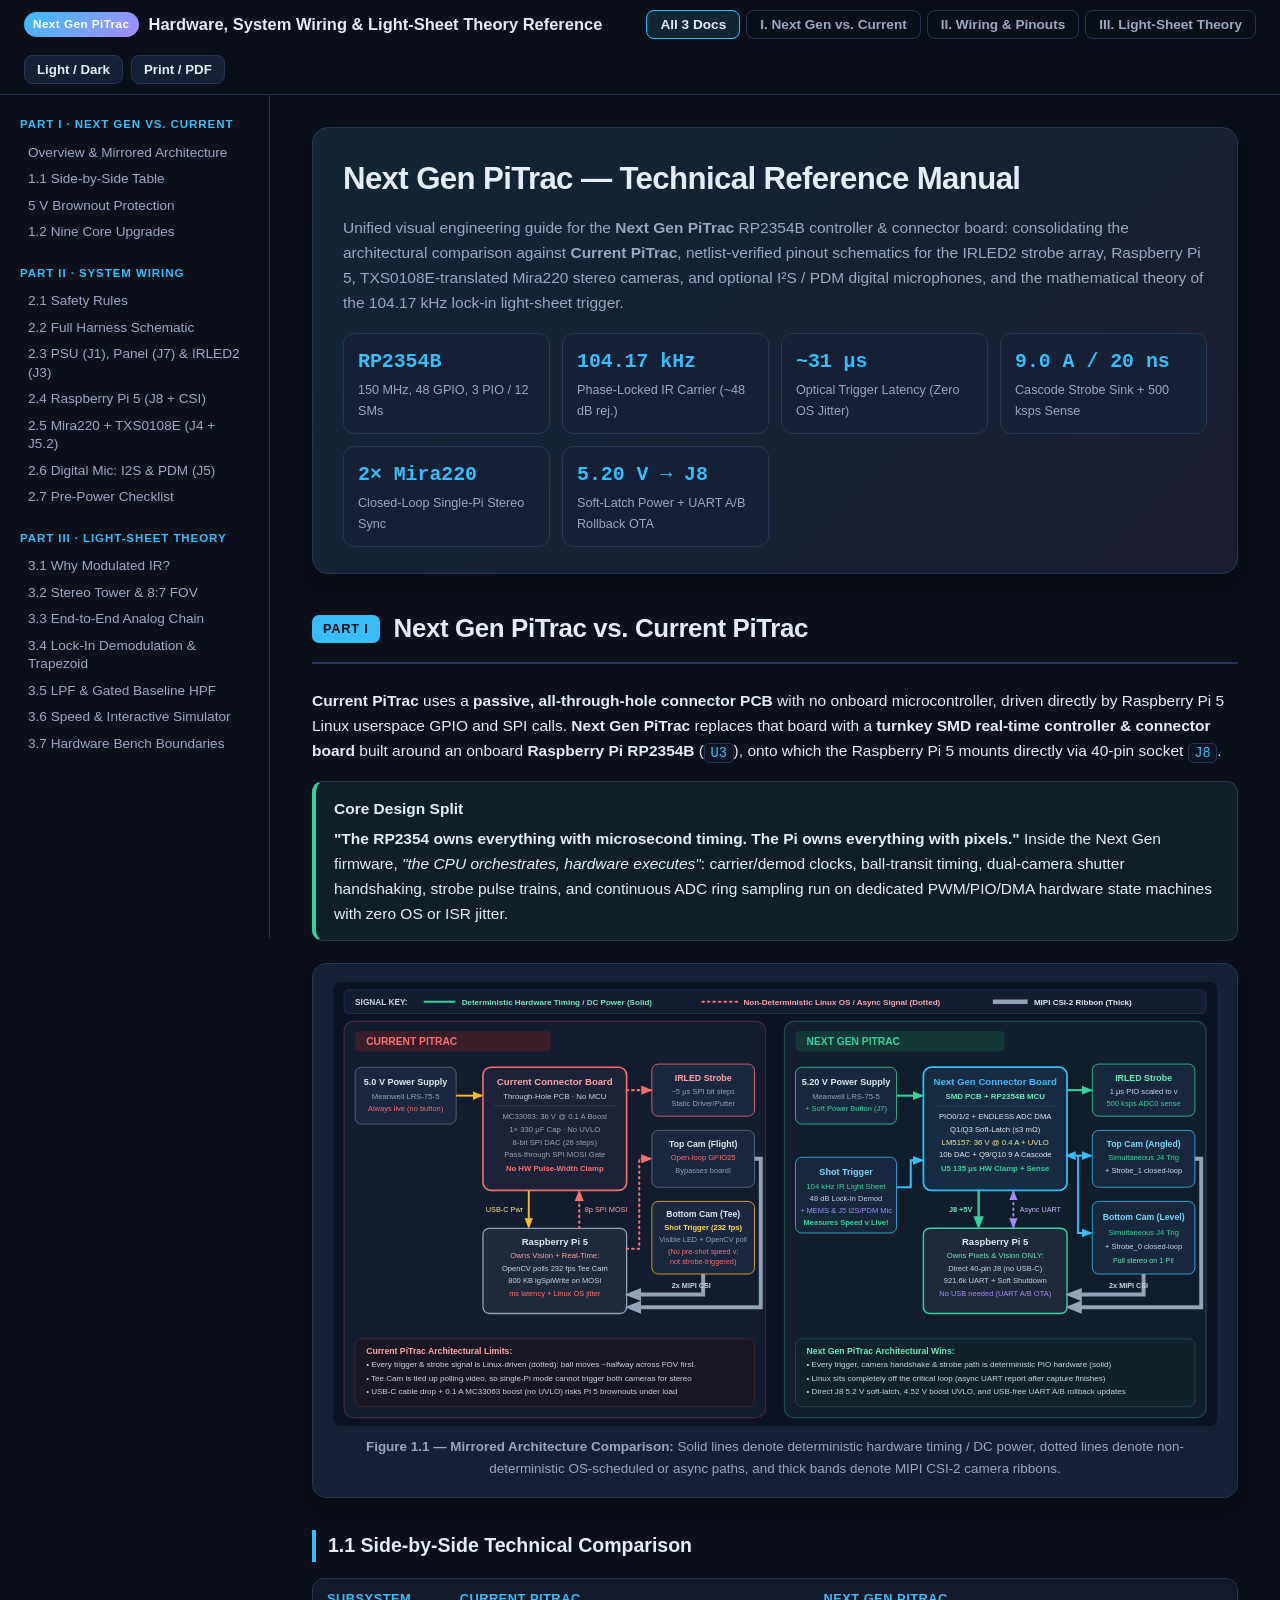
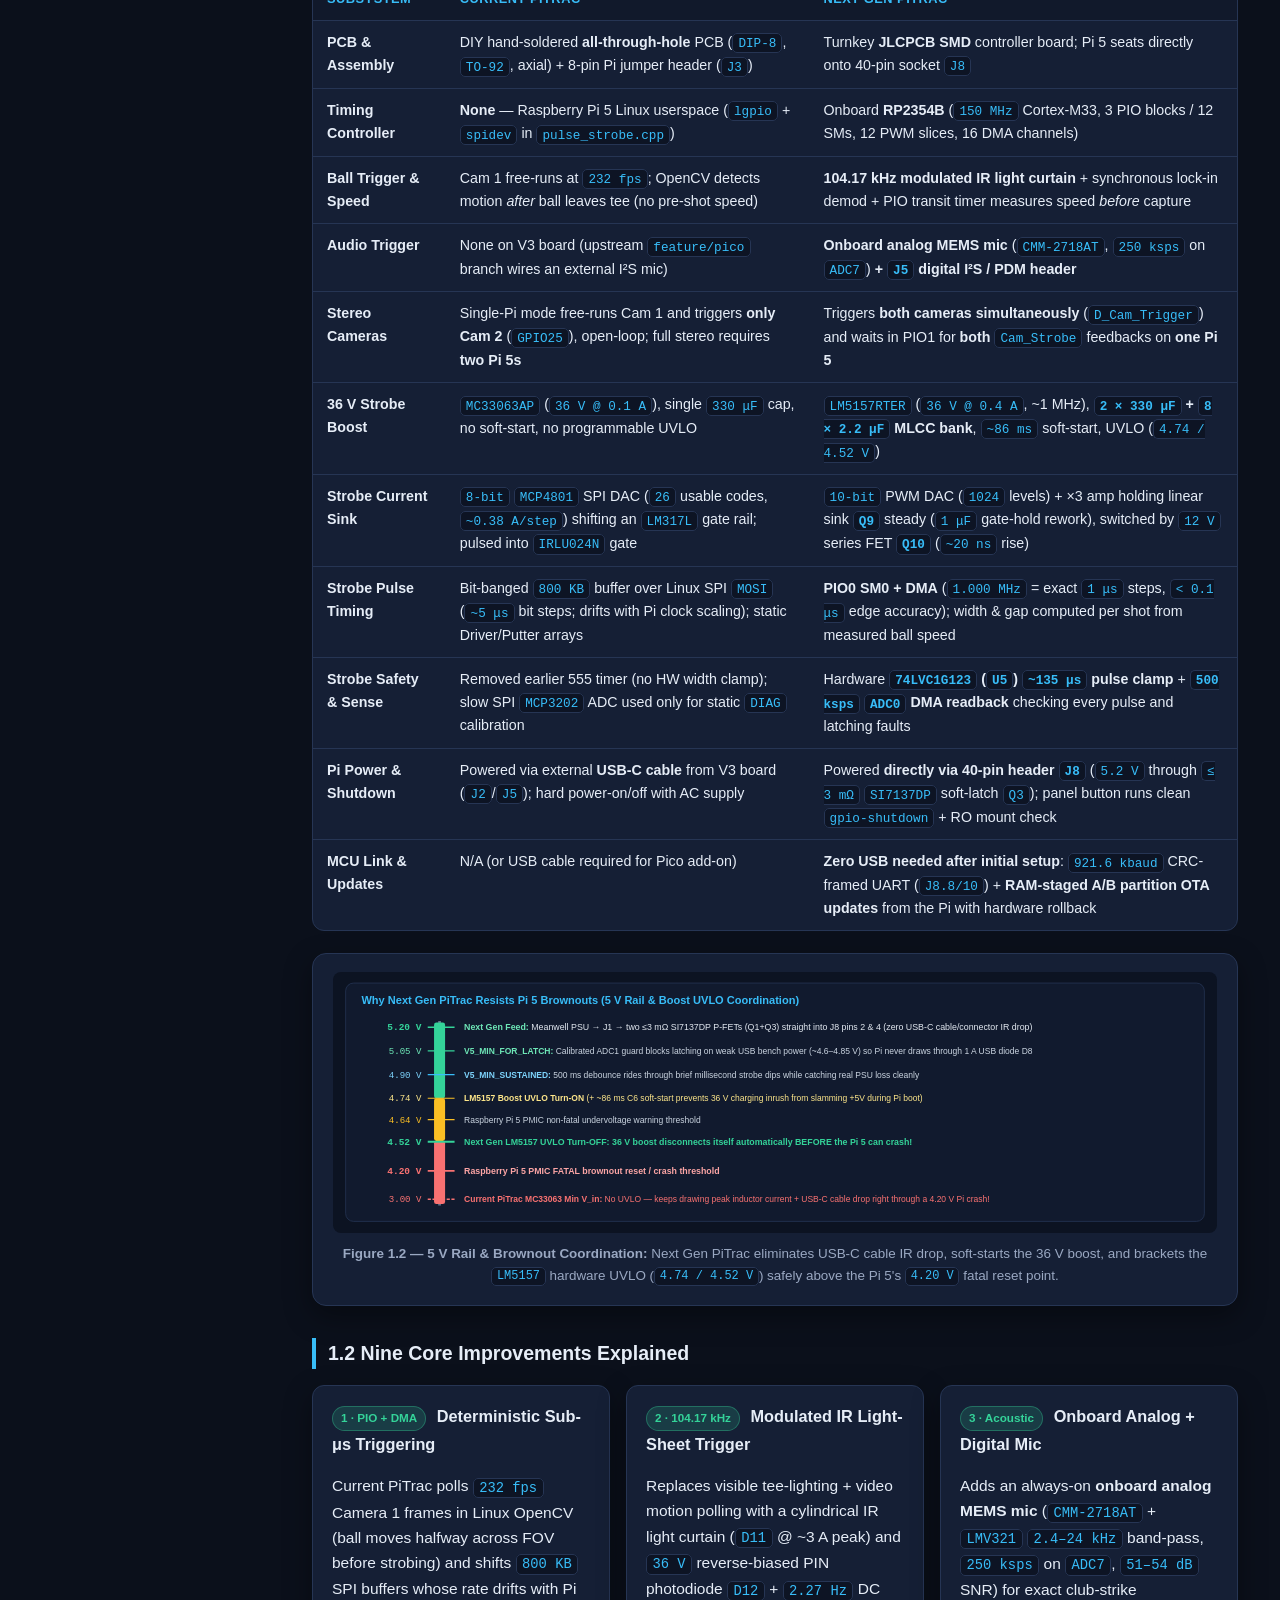
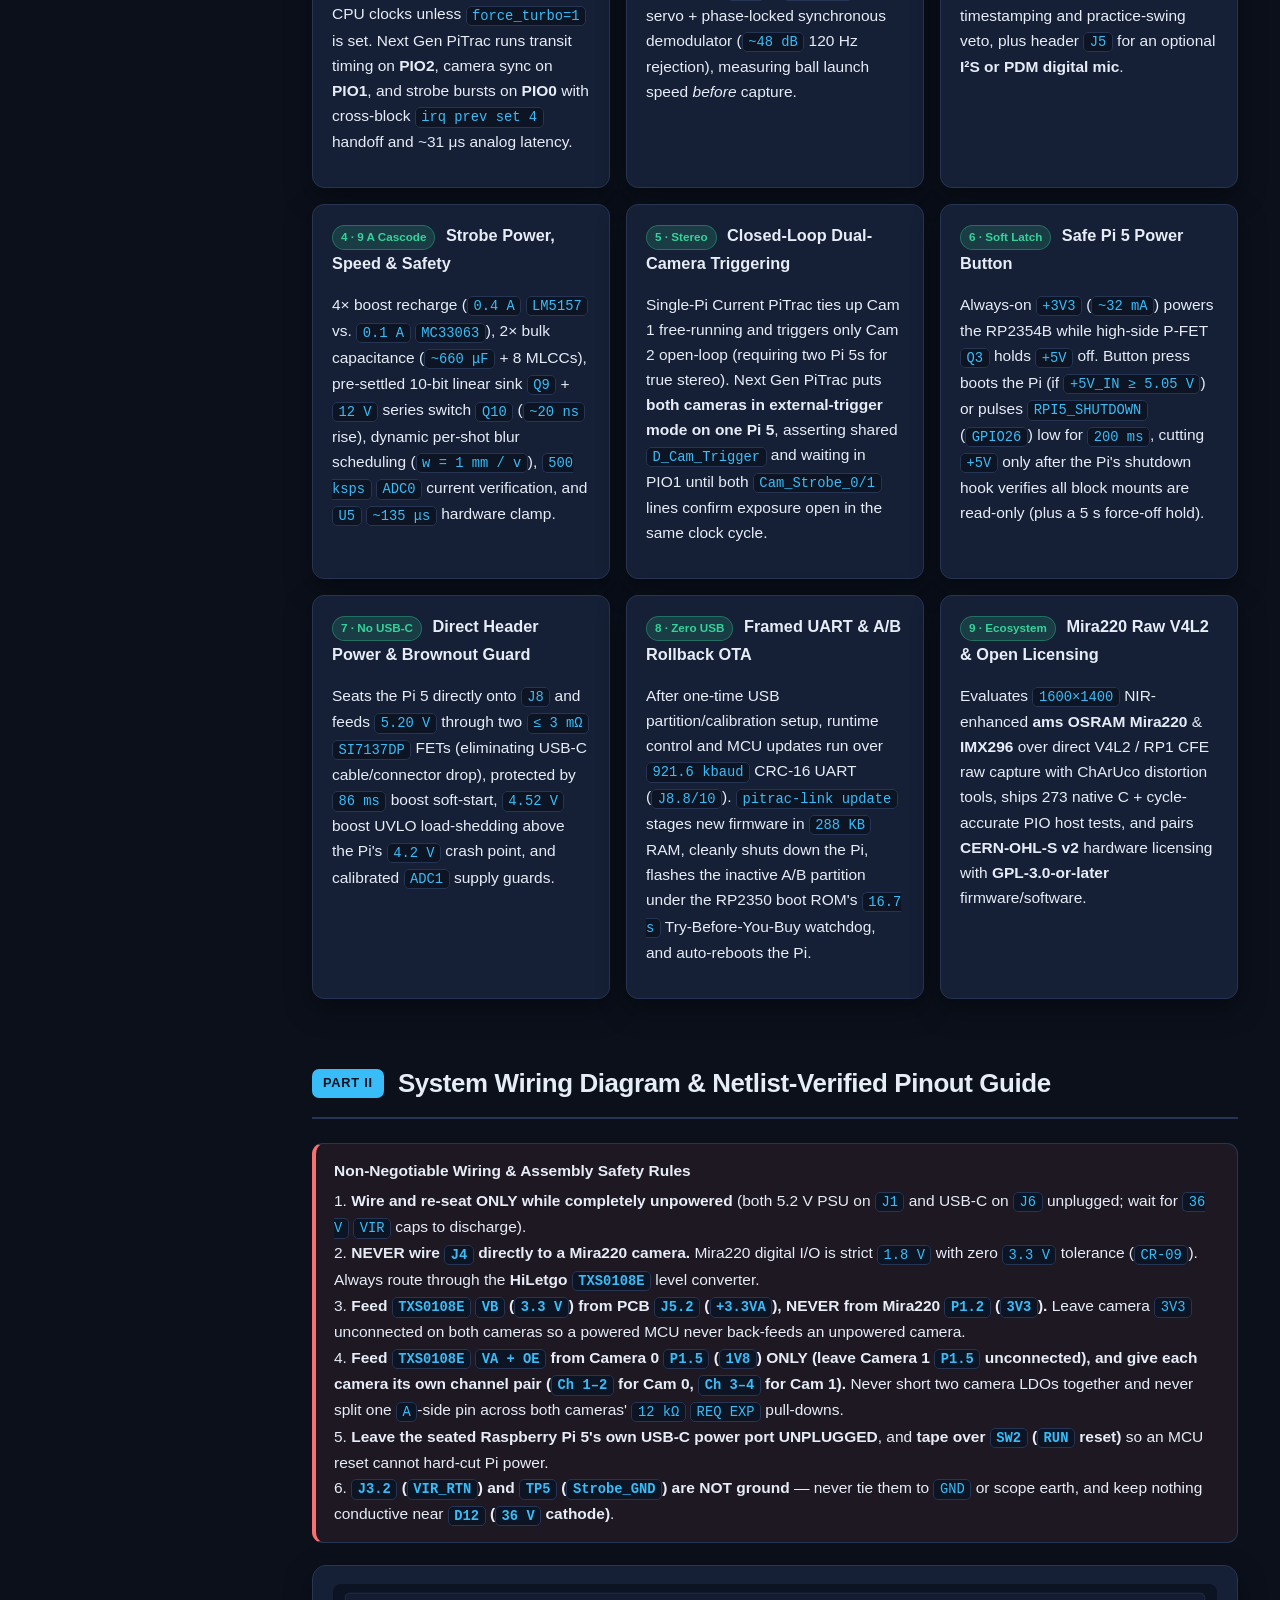
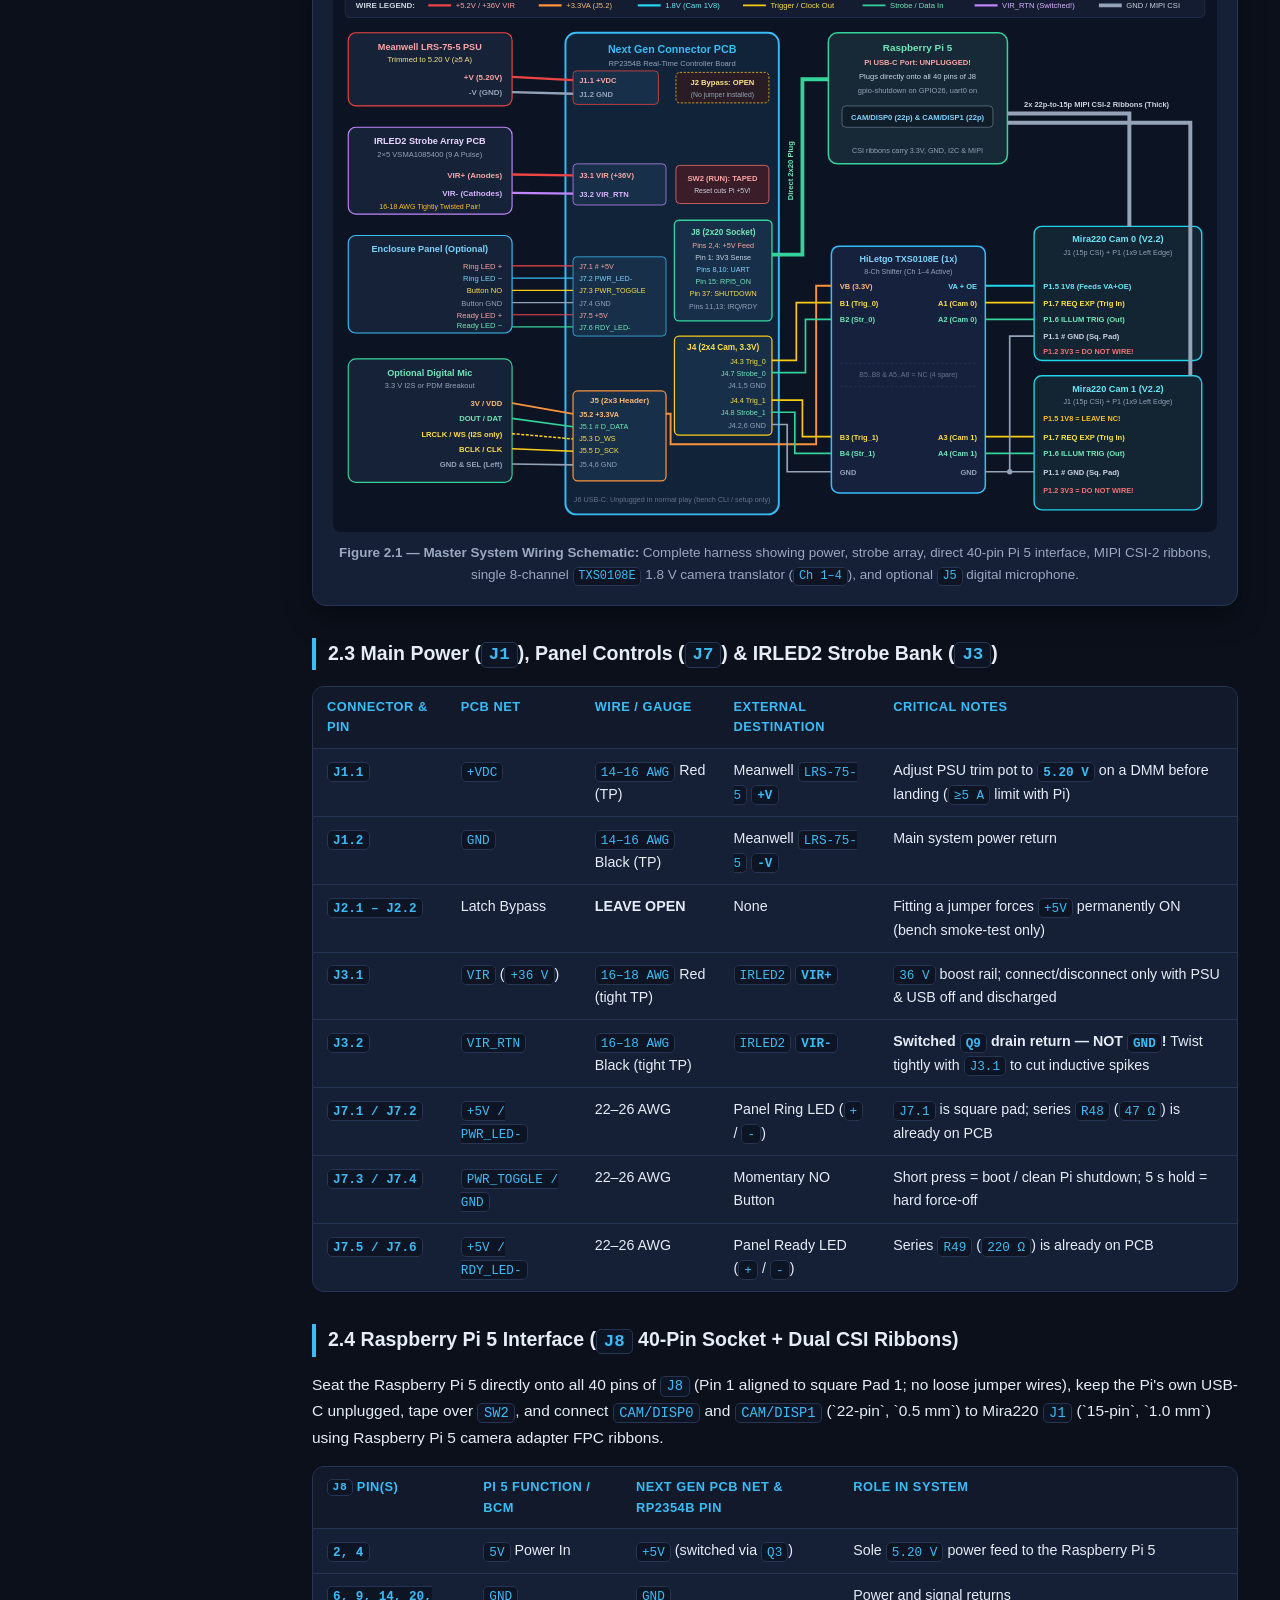
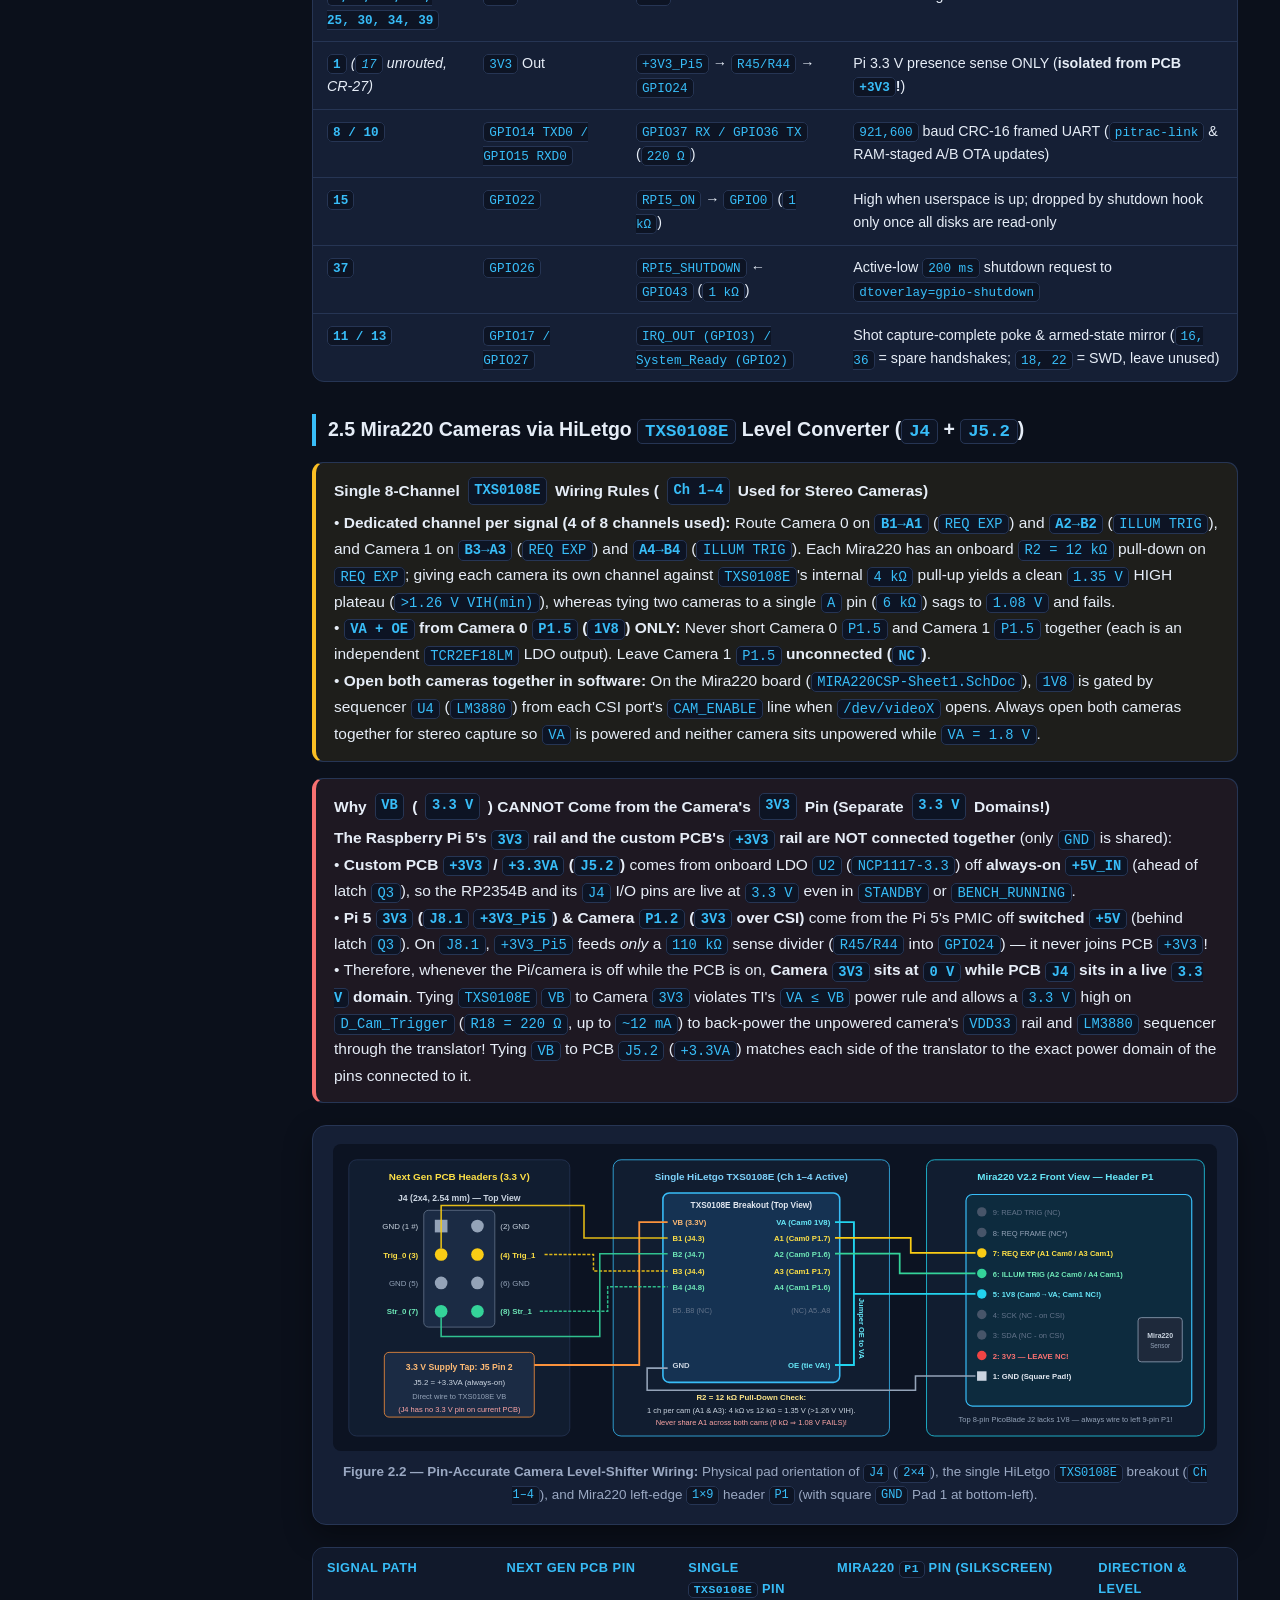
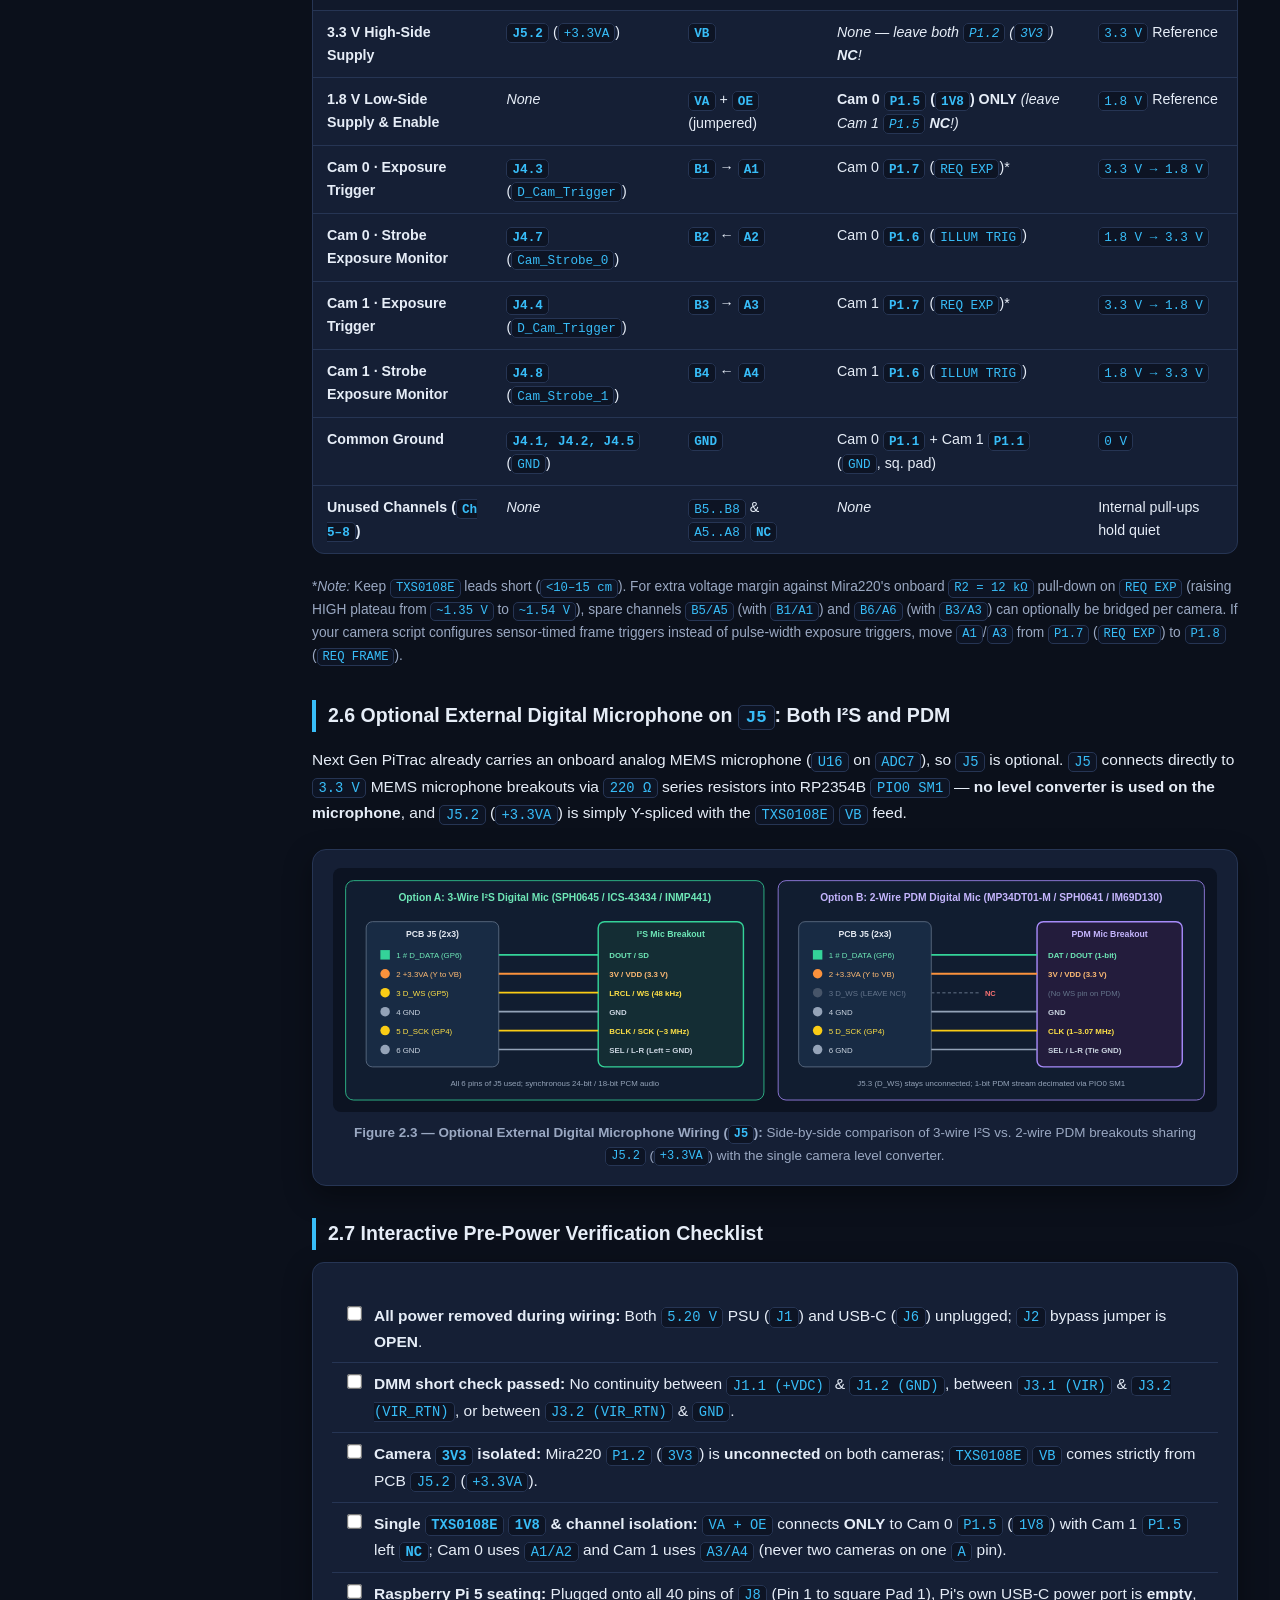
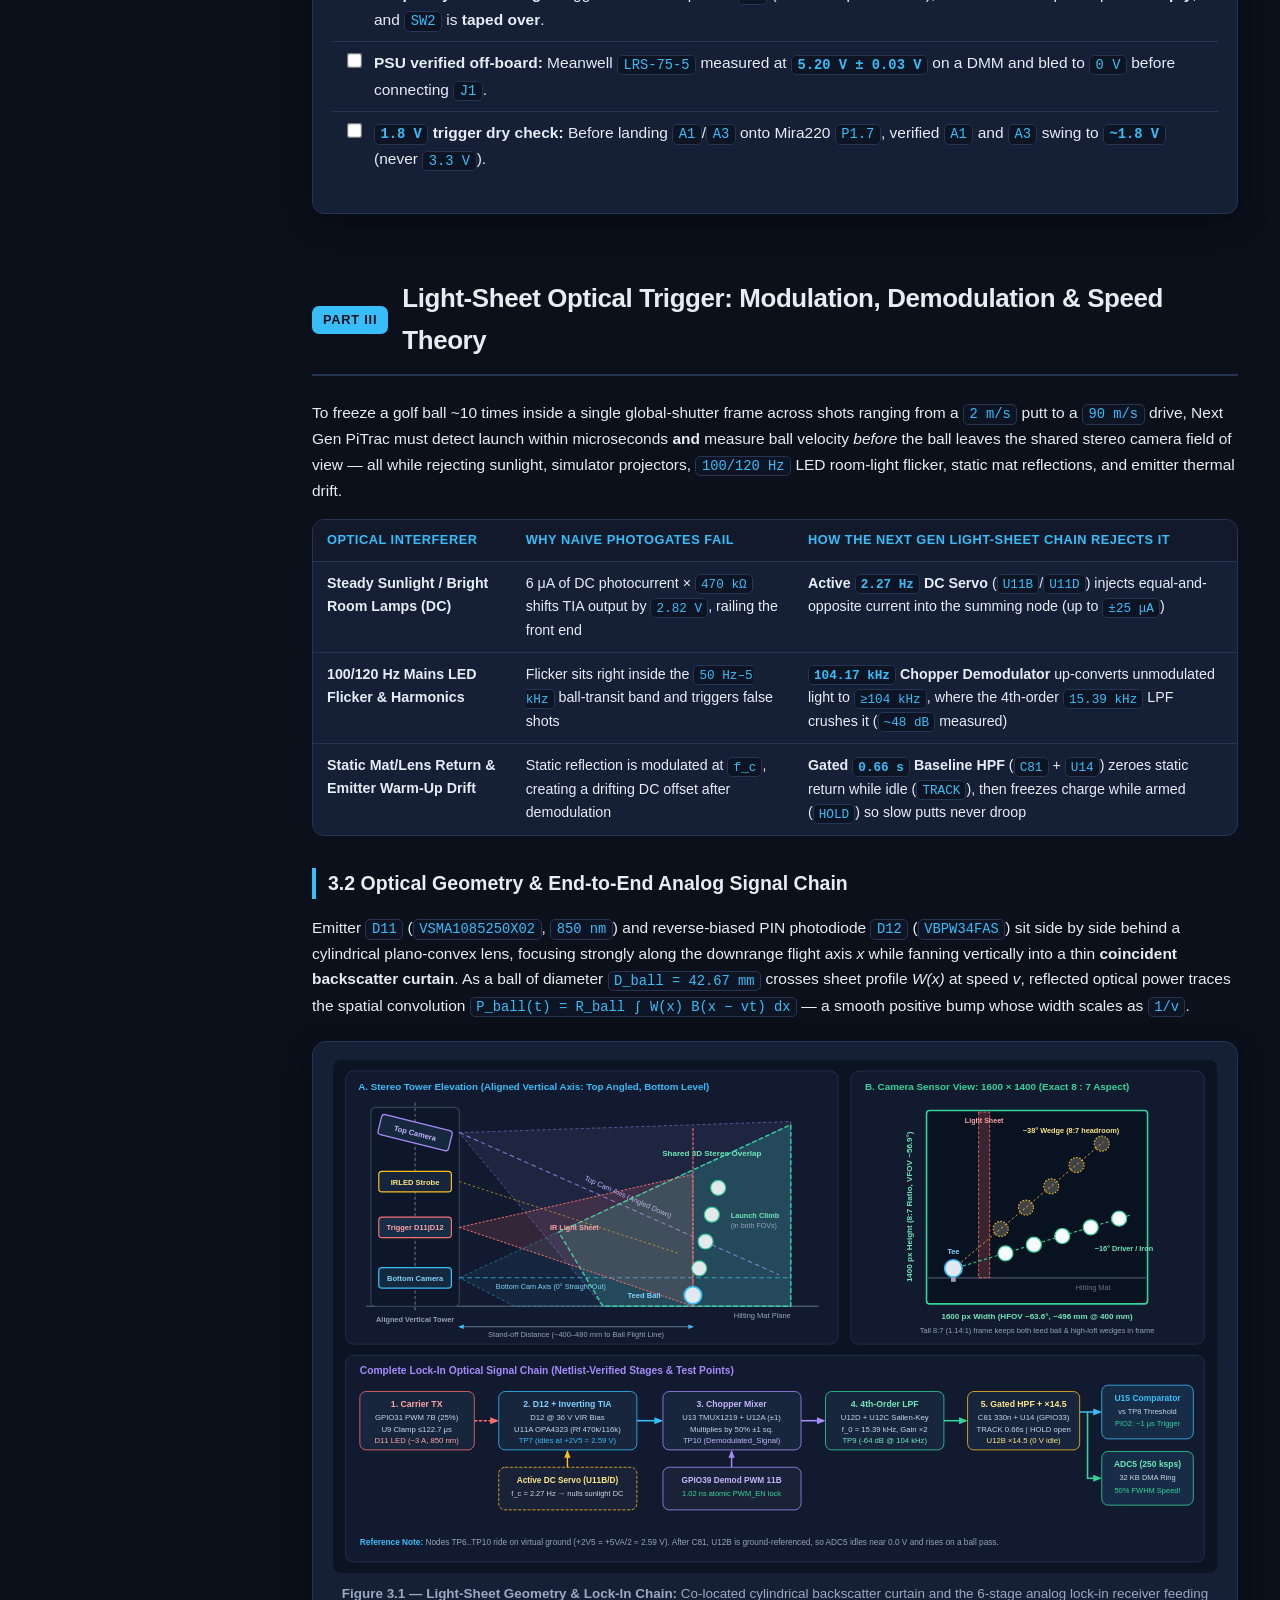
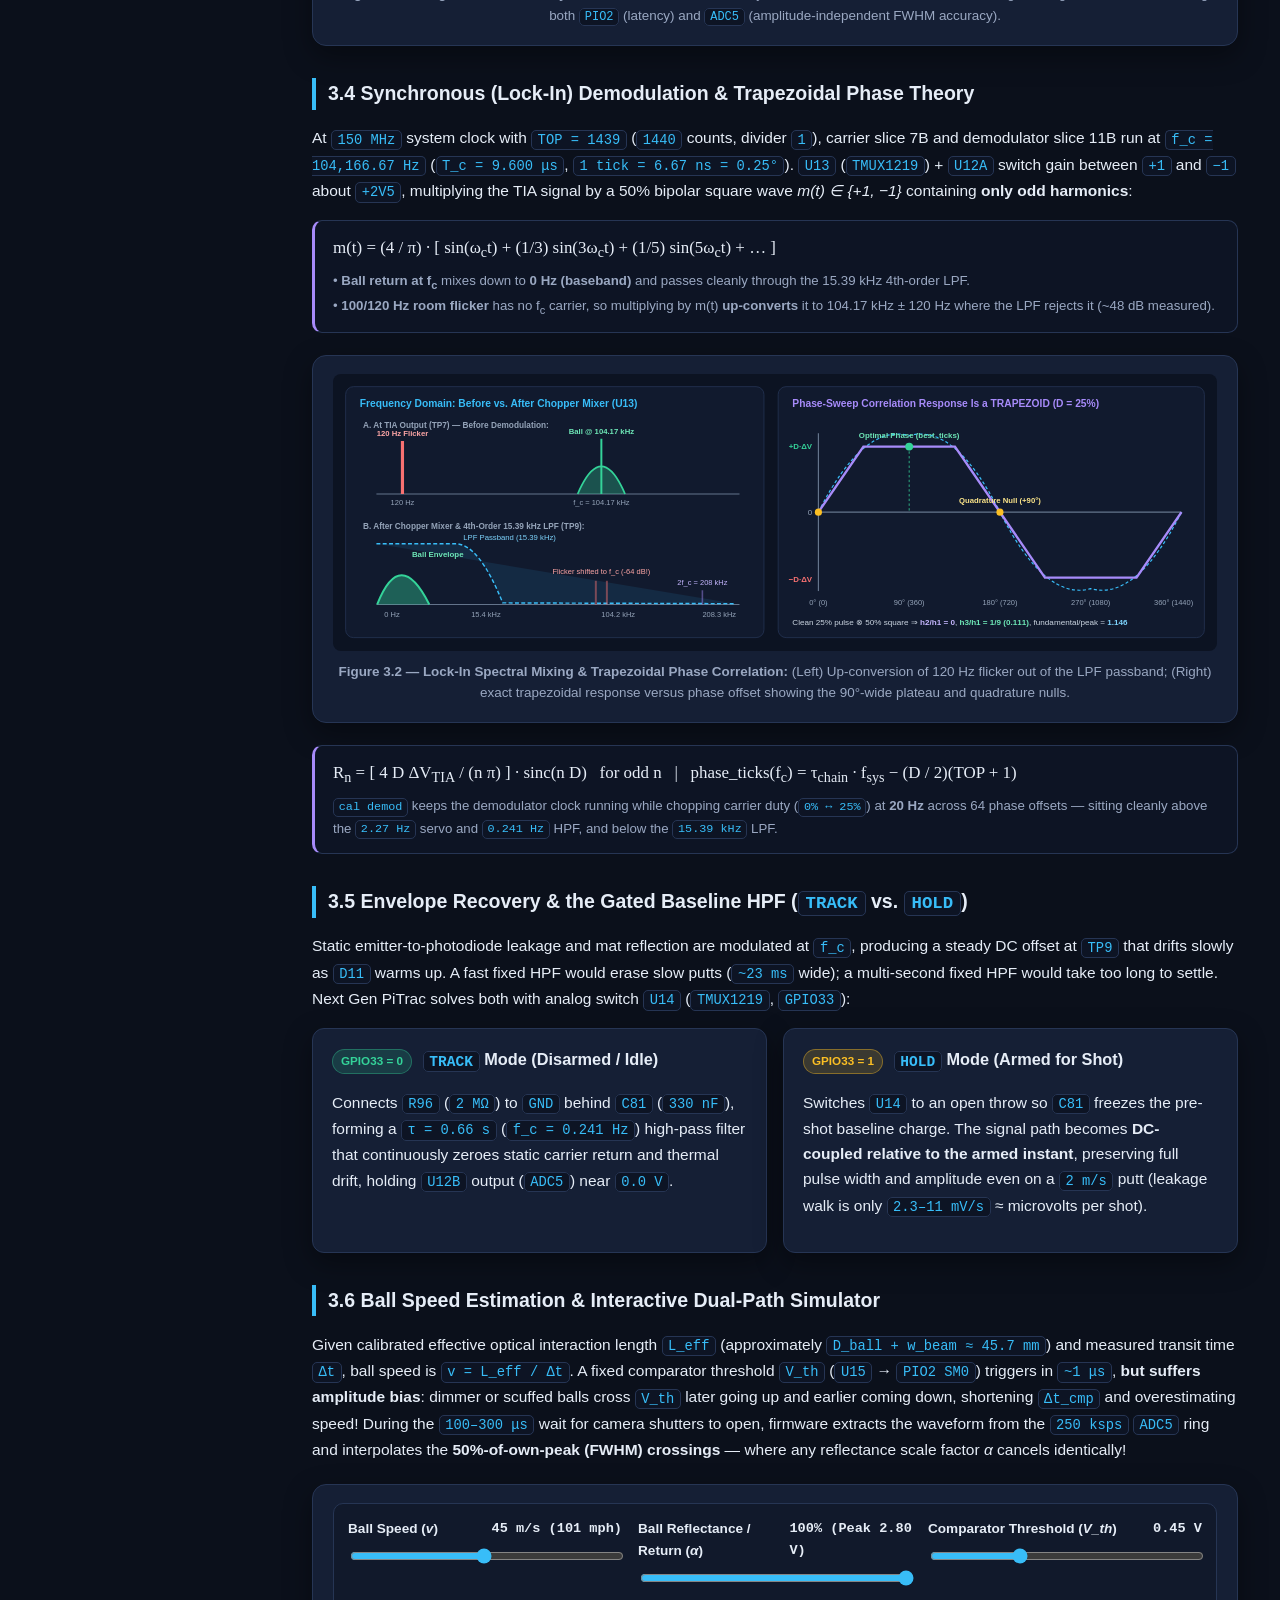
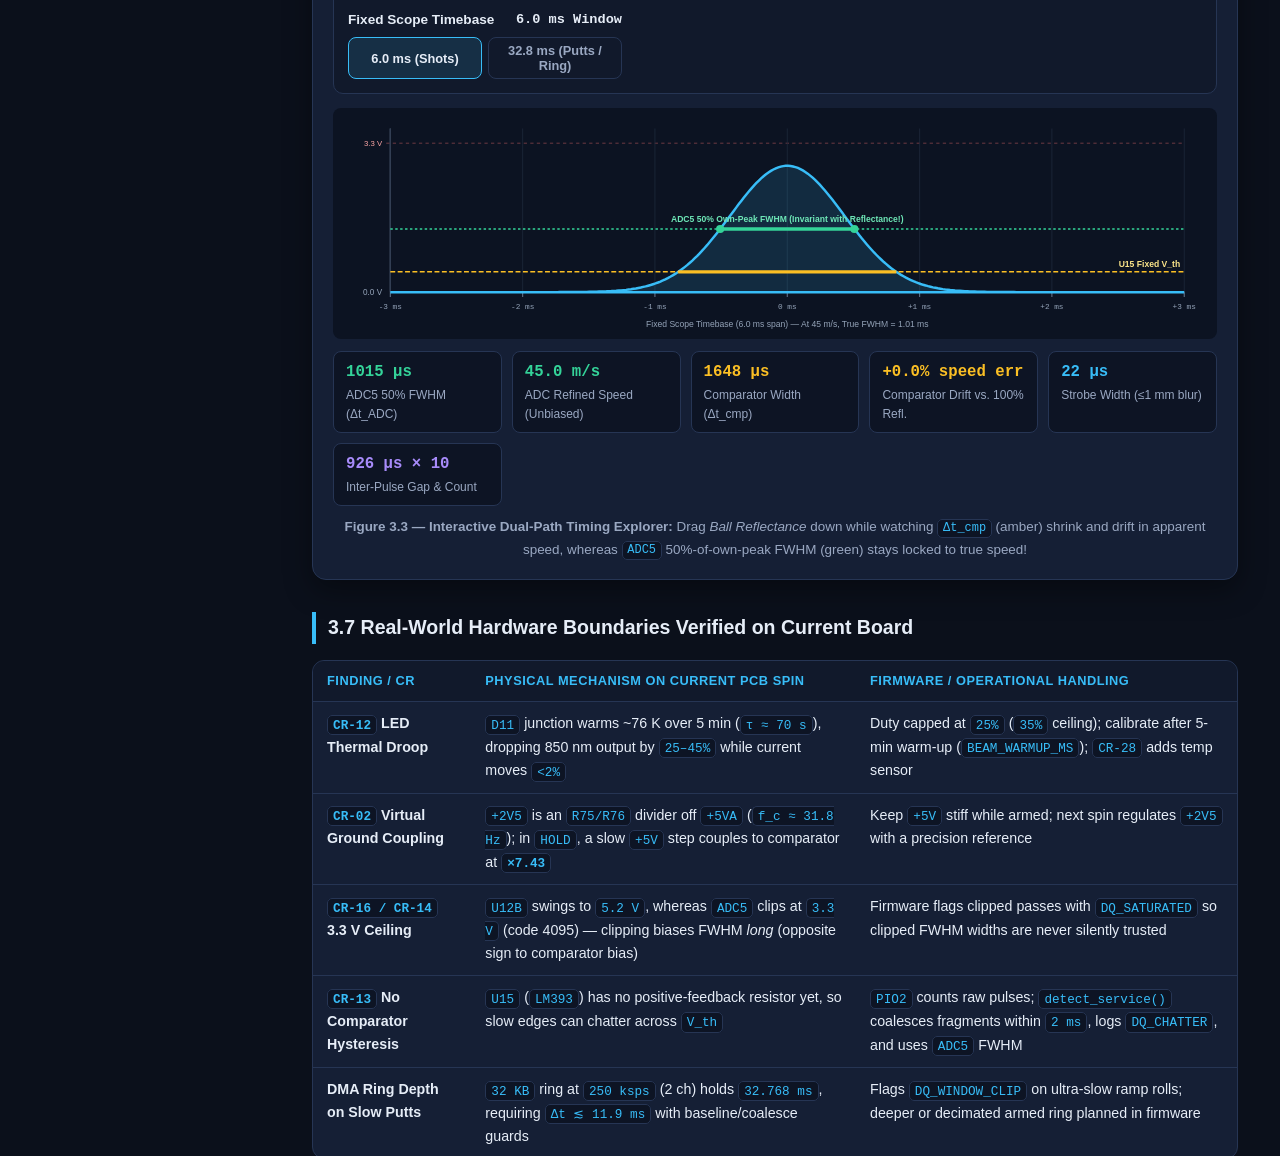
==== PITRAC_V2_TECHNICAL_GUIDE.html @ e23aa654 "Firmware 1.11, Pi link and updates, Phases 6-8 on board 1; add CHANGELOG Everything since b467166 (2" ====
<!DOCTYPE html>
<!-- SPDX-License-Identifier: GPL-3.0-or-later -->
<!-- Copyright (C) 2026 PiTrac contributors -->
<html lang="en" data-theme="dark">
<head>
  <meta charset="UTF-8">
  <meta name="viewport" content="width=device-width, initial-scale=1.0">
  <title>Next Gen PiTrac &mdash; Architecture, System Wiring &amp; Light-Sheet Trigger Theory Reference</title>
  <style>
    :root {
      --bg: #0b101b;
      --bg-elev: #11192b;
      --bg-card: #151f35;
      --bg-code: #0d1424;
      --fg: #e6edf7;
      --fg-muted: #9aa8c2;
      --border: #263554;
      --accent: #38bdf8;
      --accent-2: #a78bfa;
      --green: #34d399;
      --amber: #fbbf24;
      --red: #f87171;
      --pink: #f472b6;
      --shadow: 0 10px 28px rgba(0,0,0,0.38);
    }
    [data-theme="light"] {
      --bg: #f6f8fc;
      --bg-elev: #ffffff;
      --bg-card: #ffffff;
      --bg-code: #eef2f9;
      --fg: #0f172a;
      --fg-muted: #475569;
      --border: #cbd5e1;
      --accent: #0284c7;
      --accent-2: #6d28d9;
      --green: #059669;
      --amber: #d97706;
      --red: #dc2626;
      --pink: #db2777;
      --shadow: 0 6px 20px rgba(15,23,42,0.08);
    }
    * { box-sizing: border-box; }
    html { scroll-behavior: smooth; }
    [id] { scroll-margin-top: 84px; }
    body {
      margin: 0;
      font-family: -apple-system, BlinkMacSystemFont, "Segoe UI", Roboto, Inter, sans-serif;
      background: var(--bg);
      color: var(--fg);
      line-height: 1.62;
      font-size: 15.5px;
    }
    code, pre, .mono { font-family: "Cascadia Code", "JetBrains Mono", Consolas, monospace; }
    code {
      background: var(--bg-code);
      border: 1px solid var(--border);
      padding: 0.12em 0.4em;
      border-radius: 5px;
      font-size: 0.89em;
      color: var(--accent);
    }
    pre {
      background: var(--bg-code);
      border: 1px solid var(--border);
      border-radius: 10px;
      padding: 14px 18px;
      overflow-x: auto;
      font-size: 0.86em;
      line-height: 1.5;
    }
    pre code { background: none; border: none; padding: 0; color: var(--fg); }

    .topbar {
      position: sticky;
      top: 0;
      z-index: 100;
      background: rgba(11, 16, 27, 0.92);
      backdrop-filter: blur(12px);
      border-bottom: 1px solid var(--border);
      display: flex;
      align-items: center;
      justify-content: space-between;
      padding: 10px 24px;
      gap: 16px;
      flex-wrap: wrap;
    }
    [data-theme="light"] .topbar { background: rgba(255, 255, 255, 0.94); }
    .brand { display: flex; align-items: center; gap: 10px; font-weight: 700; font-size: 1.03rem; }
    .brand-badge {
      background: linear-gradient(135deg, var(--accent), var(--accent-2));
      color: #fff;
      font-size: 0.73rem;
      font-weight: 800;
      padding: 3px 9px;
      border-radius: 999px;
      letter-spacing: 0.04em;
      white-space: nowrap;
      flex-shrink: 0;
    }
    .part-tabs { display: flex; gap: 6px; flex-wrap: wrap; }
    .tab-btn {
      background: transparent;
      color: var(--fg-muted);
      border: 1px solid var(--border);
      padding: 6px 13px;
      border-radius: 8px;
      cursor: pointer;
      font-size: 0.85rem;
      font-weight: 600;
      transition: all 0.15s ease;
    }
    .tab-btn:hover, .tab-btn.active {
      color: var(--fg);
      border-color: var(--accent);
      background: rgba(56, 189, 248, 0.13);
    }
    .controls { display: flex; align-items: center; gap: 8px; }
    .icon-btn {
      background: var(--bg-card);
      color: var(--fg);
      border: 1px solid var(--border);
      padding: 6px 12px;
      border-radius: 8px;
      cursor: pointer;
      font-size: 0.83rem;
      font-weight: 600;
    }
    .icon-btn:hover { border-color: var(--accent); }

    .layout {
      display: grid;
      grid-template-columns: 270px minmax(0, 1fr);
      max-width: 1560px;
      margin: 0 auto;
    }
    .sidebar {
      position: sticky;
      top: 57px;
      height: calc(100vh - 57px);
      overflow-y: auto;
      padding: 20px 16px 40px 20px;
      border-right: 1px solid var(--border);
      font-size: 0.85rem;
    }
    .sidebar h4 {
      margin: 18px 0 6px;
      font-size: 0.72rem;
      text-transform: uppercase;
      letter-spacing: 0.08em;
      color: var(--accent);
    }
    .sidebar h4:first-child { margin-top: 0; }
    .sidebar a {
      display: block;
      color: var(--fg-muted);
      text-decoration: none;
      padding: 4px 8px;
      border-radius: 6px;
      line-height: 1.36;
    }
    .sidebar a:hover { color: var(--fg); background: rgba(56, 189, 248, 0.10); }

    .content { padding: 32px 42px 80px; min-width: 0; }
    .hero {
      background: linear-gradient(135deg, rgba(56,189,248,0.12), rgba(167,139,250,0.10));
      border: 1px solid var(--border);
      border-radius: 16px;
      padding: 26px 30px;
      margin-bottom: 34px;
      box-shadow: var(--shadow);
    }
    .hero h1 { margin: 0 0 10px; font-size: 1.95rem; letter-spacing: -0.02em; }
    .hero p { margin: 0 0 18px; color: var(--fg-muted); max-width: 960px; }
    .kpi-grid {
      display: grid;
      grid-template-columns: repeat(auto-fit, minmax(175px, 1fr));
      gap: 12px;
    }
    .kpi {
      background: var(--bg-card);
      border: 1px solid var(--border);
      border-radius: 11px;
      padding: 12px 14px;
    }
    .kpi .val { font-size: 1.24rem; font-weight: 800; color: var(--accent); font-family: "Cascadia Code", Consolas, monospace; }
    .kpi .lbl { font-size: 0.79rem; color: var(--fg-muted); margin-top: 2px; }

    .doc-part { margin-bottom: 64px; }
    .doc-part.hidden { display: none; }
    .part-banner {
      display: flex;
      align-items: center;
      gap: 14px;
      border-bottom: 2px solid var(--border);
      padding-bottom: 12px;
      margin: 12px 0 24px;
    }
    .part-num {
      background: var(--accent);
      color: #06101e;
      font-weight: 800;
      font-size: 0.8rem;
      padding: 4px 11px;
      border-radius: 7px;
      text-transform: uppercase;
      letter-spacing: 0.06em;
      white-space: nowrap;
    }
    .part-banner h2 { margin: 0; font-size: 1.62rem; letter-spacing: -0.015em; }

    h3 {
      margin: 32px 0 12px;
      font-size: 1.22rem;
      color: var(--fg);
      border-left: 4px solid var(--accent);
      padding-left: 12px;
    }
    h4 { margin: 20px 0 8px; font-size: 1.02rem; color: var(--fg); }

    .card-grid {
      display: grid;
      grid-template-columns: repeat(auto-fit, minmax(295px, 1fr));
      gap: 16px;
      margin: 16px 0;
    }
    .card {
      background: var(--bg-card);
      border: 1px solid var(--border);
      border-radius: 12px;
      padding: 17px 19px;
      box-shadow: var(--shadow);
    }
    .card h4 { margin-top: 0; }
    .tag {
      display: inline-block;
      font-size: 0.73rem;
      font-weight: 700;
      padding: 2px 8px;
      border-radius: 999px;
      margin-right: 6px;
    }
    .tag-v1 { background: rgba(248,113,113,0.16); color: var(--red); border: 1px solid rgba(248,113,113,0.35); }
    .tag-v2 { background: rgba(52,211,153,0.16); color: var(--green); border: 1px solid rgba(52,211,153,0.35); }
    .tag-warn { background: rgba(251,191,36,0.16); color: var(--amber); border: 1px solid rgba(251,191,36,0.4); }

    .callout {
      border-radius: 11px;
      padding: 14px 18px;
      margin: 16px 0;
      border-left: 4px solid var(--accent);
      background: var(--bg-card);
      border-top: 1px solid var(--border);
      border-right: 1px solid var(--border);
      border-bottom: 1px solid var(--border);
    }
    .callout.danger { border-left-color: var(--red); background: rgba(248, 113, 113, 0.08); }
    .callout.warn { border-left-color: var(--amber); background: rgba(251, 191, 36, 0.08); }
    .callout.ok { border-left-color: var(--green); background: rgba(52, 211, 153, 0.08); }
    .callout-title { font-weight: 700; margin-bottom: 5px; display: flex; align-items: center; gap: 8px; }

    .table-wrap {
      overflow-x: auto;
      margin: 16px 0 22px;
      border: 1px solid var(--border);
      border-radius: 12px;
      background: var(--bg-card);
    }
    table { width: 100%; border-collapse: collapse; font-size: 0.89rem; }
    th, td { text-align: left; padding: 10px 14px; border-bottom: 1px solid var(--border); vertical-align: top; }
    th {
      background: var(--bg-elev);
      font-weight: 700;
      color: var(--accent);
      font-size: 0.8rem;
      text-transform: uppercase;
      letter-spacing: 0.04em;
    }
    tr:last-child td { border-bottom: none; }
    tr:hover td { background: rgba(56, 189, 248, 0.04); }

    .formula {
      background: var(--bg-code);
      border: 1px solid var(--border);
      border-left: 3px solid var(--accent-2);
      border-radius: 10px;
      padding: 13px 18px;
      margin: 14px 0;
      font-family: "Cambria Math", "STIX Two Math", Georgia, serif;
      font-size: 1.06rem;
      overflow-x: auto;
    }
    .formula .eq-note {
      font-family: -apple-system, BlinkMacSystemFont, "Segoe UI", sans-serif;
      font-size: 0.83rem;
      color: var(--fg-muted);
      margin-top: 6px;
    }

    .figure-box {
      background: var(--bg-card);
      border: 1px solid var(--border);
      border-radius: 14px;
      padding: 18px 20px;
      margin: 22px 0;
      box-shadow: var(--shadow);
    }
    .figure-box svg {
      width: 100%;
      height: auto;
      display: block;
      border-radius: 8px;
      background: #0c1322;
    }
    [data-theme="light"] .figure-box svg { background: #0f172a; }
    .figcaption { margin-top: 10px; font-size: 0.84rem; color: var(--fg-muted); text-align: center; }

    .sim-controls {
      display: grid;
      grid-template-columns: repeat(auto-fit, minmax(220px, 1fr));
      gap: 16px;
      margin-bottom: 14px;
      padding: 14px;
      background: var(--bg-elev);
      border: 1px solid var(--border);
      border-radius: 10px;
    }
    .sim-slider label { display: flex; justify-content: space-between; font-size: 0.85rem; font-weight: 600; margin-bottom: 6px; }
    .sim-slider input[type="range"] { width: 100%; accent-color: var(--accent); }
    .sim-readouts {
      display: grid;
      grid-template-columns: repeat(auto-fit, minmax(145px, 1fr));
      gap: 10px;
      margin-top: 12px;
    }
    .sim-stat { background: var(--bg-code); border: 1px solid var(--border); border-radius: 8px; padding: 8px 12px; }
    .sim-stat .s-val { font-family: "Cascadia Code", Consolas, monospace; font-weight: 700; font-size: 0.98rem; }
    .sim-stat .s-lbl { font-size: 0.75rem; color: var(--fg-muted); }

    .checklist { list-style: none; padding-left: 0; }
    .checklist li {
      display: flex;
      align-items: flex-start;
      gap: 10px;
      padding: 8px 12px;
      border-bottom: 1px solid var(--border);
    }
    .checklist li:last-child { border-bottom: none; }
    .checklist input[type="checkbox"] { margin-top: 4px; transform: scale(1.15); accent-color: var(--green); }

    @media (max-width: 980px) {
      .layout { grid-template-columns: 1fr; }
      .sidebar { display: none; }
      .topbar { position: relative; padding: 10px 16px; }
      [id] { scroll-margin-top: 16px; }
      .content { padding: 22px 18px 60px; }
    }
    @media print {
      .topbar, .sidebar, .controls { display: none !important; }
      .layout { display: block; }
      .doc-part.hidden { display: block !important; }
      body { background: #fff; color: #000; font-size: 12px; }
      .card, .figure-box, .table-wrap { box-shadow: none; break-inside: avoid; }
    }
  </style>
</head>
<body>

  <header class="topbar">
    <div class="brand">
      <span class="brand-badge">Next Gen PiTrac</span>
      <span>Hardware, System Wiring &amp; Light-Sheet Theory Reference</span>
    </div>
    <div class="part-tabs" role="tablist" aria-label="Document section filter">
      <button class="tab-btn active" onclick="filterPart('all', this)">All 3 Docs</button>
      <button class="tab-btn" onclick="filterPart('part-1', this)">I. Next Gen vs. Current</button>
      <button class="tab-btn" onclick="filterPart('part-2', this)">II. Wiring &amp; Pinouts</button>
      <button class="tab-btn" onclick="filterPart('part-3', this)">III. Light-Sheet Theory</button>
    </div>
    <div class="controls">
      <button class="icon-btn" id="themeBtn" onclick="toggleTheme()">Light / Dark</button>
      <button class="icon-btn" onclick="window.print()">Print / PDF</button>
    </div>
  </header>

  <div class="layout">
    <nav class="sidebar" aria-label="Table of contents">
      <h4>Part I &middot; Next Gen vs. Current</h4>
      <a href="#part-1" onclick="ensureVisible('part-1')">Overview &amp; Mirrored Architecture</a>
      <a href="#p1-table" onclick="ensureVisible('part-1')">1.1 Side-by-Side Table</a>
      <a href="#fig-strobe-power" onclick="ensureVisible('part-1')">5 V Brownout Protection</a>
      <a href="#p1-highlights" onclick="ensureVisible('part-1')">1.2 Nine Core Upgrades</a>

      <h4>Part II &middot; System Wiring</h4>
      <a href="#part-2" onclick="ensureVisible('part-2')">2.1 Safety Rules</a>
      <a href="#fig-full-wiring" onclick="ensureVisible('part-2')">2.2 Full Harness Schematic</a>
      <a href="#p2-psu-irled" onclick="ensureVisible('part-2')">2.3 PSU (J1), Panel (J7) &amp; IRLED2 (J3)</a>
      <a href="#p2-pi5" onclick="ensureVisible('part-2')">2.4 Raspberry Pi 5 (J8 + CSI)</a>
      <a href="#p2-cameras" onclick="ensureVisible('part-2')">2.5 Mira220 + TXS0108E (J4 + J5.2)</a>
      <a href="#p2-mics" onclick="ensureVisible('part-2')">2.6 Digital Mic: I2S &amp; PDM (J5)</a>
      <a href="#p2-checklist" onclick="ensureVisible('part-2')">2.7 Pre-Power Checklist</a>

      <h4>Part III &middot; Light-Sheet Theory</h4>
      <a href="#part-3" onclick="ensureVisible('part-3')">3.1 Why Modulated IR?</a>
      <a href="#p3-geom" onclick="ensureVisible('part-3')">3.2 Stereo Tower &amp; 8:7 FOV</a>
      <a href="#p3-chain" onclick="ensureVisible('part-3')">3.3 End-to-End Analog Chain</a>
      <a href="#p3-demod" onclick="ensureVisible('part-3')">3.4 Lock-In Demodulation &amp; Trapezoid</a>
      <a href="#p3-hpf" onclick="ensureVisible('part-3')">3.5 LPF &amp; Gated Baseline HPF</a>
      <a href="#p3-speed" onclick="ensureVisible('part-3')">3.6 Speed &amp; Interactive Simulator</a>
      <a href="#p3-rev1" onclick="ensureVisible('part-3')">3.7 Hardware Bench Boundaries</a>
    </nav>

    <main class="content">
      <div class="hero">
        <h1>Next Gen PiTrac &mdash; Technical Reference Manual</h1>
        <p>
          Unified visual engineering guide for the <strong>Next Gen PiTrac</strong> RP2354B controller &amp; connector board:
          consolidating the architectural comparison against <strong>Current PiTrac</strong>, netlist-verified pinout schematics for the
          IRLED2 strobe array, Raspberry Pi 5, TXS0108E-translated Mira220 stereo cameras, and optional I&sup2;S / PDM digital microphones,
          and the mathematical theory of the 104.17 kHz lock-in light-sheet trigger.
        </p>
        <div class="kpi-grid">
          <div class="kpi"><div class="val">RP2354B</div><div class="lbl">150 MHz, 48 GPIO, 3 PIO / 12 SMs</div></div>
          <div class="kpi"><div class="val">104.17 kHz</div><div class="lbl">Phase-Locked IR Carrier (~48 dB rej.)</div></div>
          <div class="kpi"><div class="val">~31 &mu;s</div><div class="lbl">Optical Trigger Latency (Zero OS Jitter)</div></div>
          <div class="kpi"><div class="val">9.0 A / 20 ns</div><div class="lbl">Cascode Strobe Sink + 500 ksps Sense</div></div>
          <div class="kpi"><div class="val">2&times; Mira220</div><div class="lbl">Closed-Loop Single-Pi Stereo Sync</div></div>
          <div class="kpi"><div class="val">5.20 V &rarr; J8</div><div class="lbl">Soft-Latch Power + UART A/B Rollback OTA</div></div>
        </div>
      </div>

      <!-- ==================== PART I ==================== -->
      <section id="part-1" class="doc-part">
        <div class="part-banner">
          <span class="part-num">Part I</span>
          <h2>Next Gen PiTrac vs. Current PiTrac</h2>
        </div>

        <p>
          <strong>Current PiTrac</strong> uses a <strong>passive, all-through-hole connector PCB</strong> with no onboard microcontroller, driven directly by Raspberry Pi 5 Linux userspace GPIO and SPI calls.
          <strong>Next Gen PiTrac</strong> replaces that board with a <strong>turnkey SMD real-time controller &amp; connector board</strong>
          built around an onboard <strong>Raspberry Pi RP2354B</strong> (<code>U3</code>), onto which the Raspberry Pi 5 mounts directly via 40-pin socket <code>J8</code>.
        </p>

        <div class="callout ok">
          <div class="callout-title">Core Design Split</div>
          <strong>"The RP2354 owns everything with microsecond timing. The Pi owns everything with pixels."</strong>
          Inside the Next Gen firmware, <em>"the CPU orchestrates, hardware executes"</em>: carrier/demod clocks, ball-transit timing, dual-camera shutter handshaking, strobe pulse trains, and continuous ADC ring sampling run on dedicated PWM/PIO/DMA hardware state machines with zero OS or ISR jitter.
        </div>

        <!-- FIGURE 1.1: Mirrored Connector-Board-Centered Flow Schematics -->
        <div class="figure-box" id="fig-arch-compare">
          <svg viewBox="0 0 1120 562" xmlns="http://www.w3.org/2000/svg" role="img" aria-label="Mirrored architecture comparison with the Connector Board centered in both Current PiTrac and Next Gen PiTrac">
            <defs>
              <marker id="arr-blue" viewBox="0 0 10 10" refX="8" refY="5" markerWidth="5.5" markerHeight="5.5" orient="auto-start-reverse"><path d="M 0 1 L 10 5 L 0 9 z" fill="#38bdf8"/></marker>
              <marker id="arr-red" viewBox="0 0 10 10" refX="8" refY="5" markerWidth="5.5" markerHeight="5.5" orient="auto-start-reverse"><path d="M 0 1 L 10 5 L 0 9 z" fill="#f87171"/></marker>
              <marker id="arr-green" viewBox="0 0 10 10" refX="8" refY="5" markerWidth="5.5" markerHeight="5.5" orient="auto-start-reverse"><path d="M 0 1 L 10 5 L 0 9 z" fill="#34d399"/></marker>
              <marker id="arr-amber" viewBox="0 0 10 10" refX="8" refY="5" markerWidth="5.5" markerHeight="5.5" orient="auto-start-reverse"><path d="M 0 1 L 10 5 L 0 9 z" fill="#fbbf24"/></marker>
              <marker id="arr-purple" viewBox="0 0 10 10" refX="8" refY="5" markerWidth="5.5" markerHeight="5.5" orient="auto-start-reverse"><path d="M 0 1 L 10 5 L 0 9 z" fill="#a78bfa"/></marker>
              <marker id="arr-mipi" viewBox="0 0 10 10" refX="7" refY="5" markerWidth="4.2" markerHeight="4.2" orient="auto-start-reverse"><path d="M 0 1 L 10 5 L 0 9 z" fill="#94a3b8"/></marker>
            </defs>

            <!-- Top Signal / Cable Legend Bar -->
            <rect x="14" y="10" width="1092" height="30" rx="6" fill="#131c31" stroke="#263554"/>
            <text x="28" y="29" fill="#cbd5e1" font-size="10.5" font-weight="700">SIGNAL KEY:</text>
            <line x1="115" y1="25" x2="155" y2="25" stroke="#34d399" stroke-width="2.6"/>
            <text x="163" y="29" fill="#6ee7b7" font-size="10.2" font-weight="600">Deterministic Hardware Timing / DC Power (Solid)</text>
            <line x1="468" y1="25" x2="512" y2="25" stroke="#f87171" stroke-width="2.6" stroke-dasharray="2 5" stroke-linecap="round"/>
            <text x="520" y="29" fill="#fca5a5" font-size="10.2" font-weight="600">Non-Deterministic Linux OS / Async Signal (Dotted)</text>
            <line x1="836" y1="25" x2="880" y2="25" stroke="#94a3b8" stroke-width="5.5"/>
            <text x="888" y="29" fill="#e2e8f0" font-size="10.2" font-weight="600">MIPI CSI-2 Ribbon (Thick)</text>

            <g transform="translate(0, 36)">
              <!-- ================= LEFT PANEL: CURRENT PITRAC ================= -->
              <rect x="14" y="14" width="534" height="502" rx="12" fill="#131b2e" stroke="#472836" stroke-width="1.5"/>
              <rect x="28" y="26" width="248" height="26" rx="6" fill="#3b1d2a"/>
              <text x="42" y="44" fill="#f87171" font-size="13" font-weight="700">CURRENT PITRAC</text>

              <!-- [Top-Left] Power Supply -->
              <rect x="28" y="72" width="128" height="72" rx="8" fill="#1b2640" stroke="#64748b"/>
              <text x="92" y="95" text-anchor="middle" fill="#e2e8f0" font-size="11.5" font-weight="700">5.0 V Power Supply</text>
              <text x="92" y="112" text-anchor="middle" fill="#94a3b8" font-size="9.8">Meanwell LRS-75-5</text>
              <text x="92" y="128" text-anchor="middle" fill="#f87171" font-size="9.5">Always live (no button)</text>

              <!-- (No dedicated Shot Trigger block on Current PiTrac — triggering lives inside Bottom Cam + Pi 5!) -->

              <!-- [CENTER] Current Connector Board -->
              <rect x="190" y="72" width="182" height="156" rx="10" fill="#1d2238" stroke="#f87171" stroke-width="2"/>
              <text x="281" y="94" text-anchor="middle" fill="#fca5a5" font-size="12.2" font-weight="800">Current Connector Board</text>
              <text x="281" y="112" text-anchor="middle" fill="#cbd5e1" font-size="10">Through-Hole PCB &middot; No MCU</text>
              <line x1="204" y1="121" x2="358" y2="121" stroke="#334155"/>
              <text x="281" y="138" text-anchor="middle" fill="#94a3b8" font-size="9.8">MC33063: 36 V @ 0.1 A Boost</text>
              <text x="281" y="154" text-anchor="middle" fill="#94a3b8" font-size="9.8">1&times; 330 &mu;F Cap &middot; No UVLO</text>
              <text x="281" y="170" text-anchor="middle" fill="#94a3b8" font-size="9.8">8-bit SPI DAC (26 steps)</text>
              <text x="281" y="186" text-anchor="middle" fill="#94a3b8" font-size="9.8">Pass-through SPI MOSI Gate</text>
              <text x="281" y="204" text-anchor="middle" fill="#f87171" font-size="9.8" font-weight="700">No HW Pulse-Width Clamp</text>

              <!-- [Bottom-Center] Raspberry Pi 5 -->
              <rect x="190" y="276" width="182" height="108" rx="8" fill="#1e293b" stroke="#94a3b8" stroke-width="1.6"/>
              <text x="281" y="297" text-anchor="middle" fill="#e2e8f0" font-size="12" font-weight="700">Raspberry Pi 5</text>
              <text x="281" y="314" text-anchor="middle" fill="#fca5a5" font-size="9.8">Owns Vision + Real-Time:</text>
              <text x="281" y="330" text-anchor="middle" fill="#cbd5e1" font-size="9.6">OpenCV polls 232 fps Tee Cam</text>
              <text x="281" y="346" text-anchor="middle" fill="#cbd5e1" font-size="9.6">800 KB lgSpiWrite on MOSI</text>
              <text x="281" y="362" text-anchor="middle" fill="#f87171" font-size="9.5">ms latency + Linux OS jitter</text>

              <!-- [Top-Right] IRLED Strobe -->
              <rect x="404" y="68" width="130" height="66" rx="8" fill="#1b2640" stroke="#f87171"/>
              <text x="469" y="90" text-anchor="middle" fill="#fca5a5" font-size="11.2" font-weight="700">IRLED Strobe</text>
              <text x="469" y="106" text-anchor="middle" fill="#94a3b8" font-size="9.6">~5 &mu;s SPI bit steps</text>
              <text x="469" y="121" text-anchor="middle" fill="#94a3b8" font-size="9.6">Static Driver/Putter</text>

              <!-- [Mid-Right] Top Camera -->
              <rect x="404" y="152" width="130" height="72" rx="8" fill="#1b2640" stroke="#64748b"/>
              <text x="469" y="173" text-anchor="middle" fill="#e2e8f0" font-size="11" font-weight="700">Top Cam (Flight)</text>
              <text x="469" y="190" text-anchor="middle" fill="#f87171" font-size="9.6">Open-loop GPIO25</text>
              <text x="469" y="206" text-anchor="middle" fill="#94a3b8" font-size="9.5">Bypasses board!</text>

              <!-- [Bottom-Right] Bottom Camera (carries Shot Trigger role!) -->
              <rect x="404" y="242" width="130" height="92" rx="8" fill="#1b2640" stroke="#fbbf24"/>
              <text x="469" y="262" text-anchor="middle" fill="#e2e8f0" font-size="11" font-weight="700">Bottom Cam (Tee)</text>
              <text x="469" y="278" text-anchor="middle" fill="#fde047" font-size="9.6" font-weight="700">Shot Trigger (232 fps)</text>
              <text x="469" y="293" text-anchor="middle" fill="#94a3b8" font-size="9.3">Visible LED + OpenCV poll</text>
              <text x="469" y="308" text-anchor="middle" fill="#f87171" font-size="9.3">(No pre-shot speed v;</text>
              <text x="469" y="321" text-anchor="middle" fill="#f87171" font-size="9.3">not strobe-triggered)</text>

              <!-- Current PiTrac Connections -->
              <!-- DC Power (Solid) -->
              <line x1="156" y1="108" x2="188" y2="108" stroke="#fbbf24" stroke-width="2.4" marker-end="url(#arr-amber)"/>
              <line x1="248" y1="228" x2="248" y2="274" stroke="#fbbf24" stroke-width="2.4" marker-end="url(#arr-amber)"/>
              <text x="241" y="255" text-anchor="end" fill="#fde68a" font-size="9.3">USB-C Pwr</text>

              <!-- Non-Deterministic Linux SPI MOSI Strobe (DOTTED!) -->
              <line x1="312" y1="276" x2="312" y2="230" stroke="#f87171" stroke-width="2.6" stroke-dasharray="2 5" stroke-linecap="round" marker-end="url(#arr-red)"/>
              <text x="319" y="255" fill="#fca5a5" font-size="9.3">8p SPI MOSI</text>
              <line x1="372" y1="101" x2="402" y2="101" stroke="#f87171" stroke-width="2.6" stroke-dasharray="2 5" stroke-linecap="round" marker-end="url(#arr-red)"/>

              <!-- Non-Deterministic Pi GPIO25 bypassing board -> Top Cam (DOTTED!) -->
              <path d="M 372 302 L 388 302 L 388 188 L 402 188" fill="none" stroke="#f87171" stroke-width="2.6" stroke-dasharray="2 5" stroke-linecap="round" marker-end="url(#arr-red)"/>

              <!-- Thick Solid MIPI CSI-2 Ribbons from both cams -> Pi 5 -->
              <path d="M 469 334 L 469 360 L 376 360" fill="none" stroke="#94a3b8" stroke-width="5" marker-end="url(#arr-mipi)"/>
              <path d="M 534 188 L 542 188 L 542 376 L 376 376" fill="none" stroke="#94a3b8" stroke-width="5" marker-end="url(#arr-mipi)"/>
              <text x="454" y="352" text-anchor="middle" fill="#cbd5e1" font-size="9.2" font-weight="700">2x MIPI CSI</text>

              <rect x="28" y="416" width="506" height="86" rx="8" fill="#191624" stroke="#472836"/>
              <text x="42" y="435" fill="#fca5a5" font-size="11" font-weight="700">Current PiTrac Architectural Limits:</text>
              <text x="42" y="452" fill="#cbd5e1" font-size="10.2">&bull; Every trigger &amp; strobe signal is Linux-driven (dotted): ball moves ~halfway across FOV first</text>
              <text x="42" y="469" fill="#cbd5e1" font-size="10.2">&bull; Tee Cam is tied up polling video, so single-Pi mode cannot trigger both cameras for stereo</text>
              <text x="42" y="486" fill="#cbd5e1" font-size="10.2">&bull; USB-C cable drop + 0.1 A MC33063 boost (no UVLO) risks Pi 5 brownouts under load</text>

              <!-- ================= RIGHT PANEL: NEXT GEN PITRAC (MIRRORED LAYOUT!) ================= -->
              <rect x="572" y="14" width="534" height="502" rx="12" fill="#101d2c" stroke="#1e4e4a" stroke-width="1.5"/>
              <rect x="586" y="26" width="265" height="26" rx="6" fill="#113835"/>
              <text x="600" y="44" fill="#34d399" font-size="13" font-weight="700">NEXT GEN PITRAC</text>

              <!-- [Top-Left] Power Supply (Mirrored!) -->
              <rect x="586" y="72" width="128" height="72" rx="8" fill="#16283e" stroke="#34d399"/>
              <text x="650" y="95" text-anchor="middle" fill="#e2e8f0" font-size="11.5" font-weight="700">5.20 V Power Supply</text>
              <text x="650" y="112" text-anchor="middle" fill="#94a3b8" font-size="9.8">Meanwell LRS-75-5</text>
              <text x="650" y="128" text-anchor="middle" fill="#34d399" font-size="9.5">+ Soft Power Button (J7)</text>

              <!-- [Bottom-Left] Dedicated Hardware Shot Trigger -->
              <rect x="586" y="186" width="128" height="96" rx="8" fill="#16283e" stroke="#38bdf8"/>
              <text x="650" y="208" text-anchor="middle" fill="#7dd3fc" font-size="11.5" font-weight="700">Shot Trigger</text>
              <text x="650" y="226" text-anchor="middle" fill="#34d399" font-size="9.8">104 kHz IR Light Sheet</text>
              <text x="650" y="242" text-anchor="middle" fill="#cbd5e1" font-size="9.5">48 dB Lock-In Demod</text>
              <text x="650" y="257" text-anchor="middle" fill="#a78bfa" font-size="9.5">+ MEMS &amp; J5 I2S/PDM Mic</text>
              <text x="650" y="272" text-anchor="middle" fill="#34d399" font-size="9.5" font-weight="700">Measures Speed v Live!</text>

              <!-- [CENTER] Next Gen Connector Board (Mirrored!) -->
              <rect x="748" y="72" width="182" height="156" rx="10" fill="#152c44" stroke="#38bdf8" stroke-width="2.2"/>
              <text x="839" y="94" text-anchor="middle" fill="#38bdf8" font-size="12.2" font-weight="800">Next Gen Connector Board</text>
              <text x="839" y="112" text-anchor="middle" fill="#6ee7b7" font-size="10" font-weight="700">SMD PCB + RP2354B MCU</text>
              <line x1="762" y1="121" x2="916" y2="121" stroke="#264366"/>
              <text x="839" y="138" text-anchor="middle" fill="#e2e8f0" font-size="9.8">PIO0/1/2 + ENDLESS ADC DMA</text>
              <text x="839" y="154" text-anchor="middle" fill="#e2e8f0" font-size="9.8">Q1/Q3 Soft-Latch (&le;3 m&Omega;)</text>
              <text x="839" y="170" text-anchor="middle" fill="#fde68a" font-size="9.8">LM5157: 36 V @ 0.4 A + UVLO</text>
              <text x="839" y="186" text-anchor="middle" fill="#e2e8f0" font-size="9.8">10b DAC + Q9/Q10 9 A Cascode</text>
              <text x="839" y="204" text-anchor="middle" fill="#34d399" font-size="9.8" font-weight="700">U5 135 &mu;s HW Clamp + Sense</text>

              <!-- [Bottom-Center] Raspberry Pi 5 (Mirrored!) -->
              <rect x="748" y="276" width="182" height="108" rx="8" fill="#1e293b" stroke="#34d399" stroke-width="1.8"/>
              <text x="839" y="297" text-anchor="middle" fill="#e2e8f0" font-size="12" font-weight="700">Raspberry Pi 5</text>
              <text x="839" y="314" text-anchor="middle" fill="#6ee7b7" font-size="9.8">Owns Pixels &amp; Vision ONLY:</text>
              <text x="839" y="330" text-anchor="middle" fill="#cbd5e1" font-size="9.6">Direct 40-pin J8 (no USB-C)</text>
              <text x="839" y="346" text-anchor="middle" fill="#cbd5e1" font-size="9.6">921.6k UART + Soft Shutdown</text>
              <text x="839" y="362" text-anchor="middle" fill="#a78bfa" font-size="9.5">No USB needed (UART A/B OTA)</text>

              <!-- [Top-Right] IRLED Strobe (Mirrored!) -->
              <rect x="962" y="68" width="130" height="66" rx="8" fill="#16283e" stroke="#34d399"/>
              <text x="1027" y="90" text-anchor="middle" fill="#6ee7b7" font-size="11.2" font-weight="700">IRLED Strobe</text>
              <text x="1027" y="106" text-anchor="middle" fill="#cbd5e1" font-size="9.6">1 &mu;s PIO scaled to v</text>
              <text x="1027" y="121" text-anchor="middle" fill="#34d399" font-size="9.6">500 ksps ADC0 sense</text>

              <!-- [Mid-Right] Top Camera (Mirrored!) -->
              <rect x="962" y="152" width="130" height="72" rx="8" fill="#16283e" stroke="#38bdf8"/>
              <text x="1027" y="173" text-anchor="middle" fill="#7dd3fc" font-size="11" font-weight="700">Top Cam (Angled)</text>
              <text x="1027" y="190" text-anchor="middle" fill="#34d399" font-size="9.6">Simultaneous J4 Trig</text>
              <text x="1027" y="206" text-anchor="middle" fill="#cbd5e1" font-size="9.5">+ Strobe_1 closed-loop</text>

              <!-- [Bottom-Right] Bottom Camera (Mirrored!) -->
              <rect x="962" y="242" width="130" height="92" rx="8" fill="#16283e" stroke="#38bdf8"/>
              <text x="1027" y="265" text-anchor="middle" fill="#7dd3fc" font-size="11" font-weight="700">Bottom Cam (Level)</text>
              <text x="1027" y="284" text-anchor="middle" fill="#34d399" font-size="9.6">Simultaneous J4 Trig</text>
              <text x="1027" y="302" text-anchor="middle" fill="#cbd5e1" font-size="9.5">+ Strobe_0 closed-loop</text>
              <text x="1027" y="320" text-anchor="middle" fill="#6ee7b7" font-size="9.3">Full stereo on 1 Pi!</text>

              <!-- Next Gen PiTrac Connections: ALL Real-Time Paths Are SOLID Deterministic Hardware! -->
              <line x1="714" y1="108" x2="746" y2="108" stroke="#34d399" stroke-width="2.6" marker-end="url(#arr-green)"/>
              <path d="M 714 224 L 732 224 L 732 190 L 746 190" fill="none" stroke="#38bdf8" stroke-width="2.6" marker-end="url(#arr-blue)"/>

              <!-- Direct J8 +5V Power (Solid) + Non-real-time Async UART/GPIO (Dotted!) -->
              <line x1="818" y1="228" x2="818" y2="274" stroke="#34d399" stroke-width="3" marker-end="url(#arr-green)"/>
              <text x="810" y="255" text-anchor="end" fill="#6ee7b7" font-size="9.3" font-weight="700">J8 +5V</text>
              <line x1="862" y1="274" x2="862" y2="230" stroke="#a78bfa" stroke-width="2.4" stroke-dasharray="2 5" stroke-linecap="round" marker-start="url(#arr-purple)" marker-end="url(#arr-purple)"/>
              <text x="870" y="255" fill="#c4b5fd" font-size="9.2">Async UART</text>

              <!-- Deterministic PIO -> IRLED + Both Cameras (SOLID!) -->
              <line x1="930" y1="101" x2="960" y2="101" stroke="#34d399" stroke-width="2.6" marker-end="url(#arr-green)"/>
              <line x1="930" y1="184" x2="960" y2="184" stroke="#38bdf8" stroke-width="2.5" marker-start="url(#arr-blue)" marker-end="url(#arr-blue)"/>
              <path d="M 944 184 L 944 282 L 960 282" fill="none" stroke="#38bdf8" stroke-width="2.5" marker-end="url(#arr-blue)"/>

              <!-- Thick Solid MIPI CSI-2 Ribbons from both cameras -> Pi 5 -->
              <path d="M 1027 334 L 1027 360 L 934 360" fill="none" stroke="#94a3b8" stroke-width="5" marker-end="url(#arr-mipi)"/>
              <path d="M 1092 188 L 1100 188 L 1100 376 L 934 376" fill="none" stroke="#94a3b8" stroke-width="5" marker-end="url(#arr-mipi)"/>
              <text x="1008" y="352" text-anchor="middle" fill="#cbd5e1" font-size="9.2" font-weight="700">2x MIPI CSI</text>

              <rect x="586" y="416" width="506" height="86" rx="8" fill="#0d2329" stroke="#1e4e4a"/>
              <text x="600" y="435" fill="#6ee7b7" font-size="11" font-weight="700">Next Gen PiTrac Architectural Wins:</text>
              <text x="600" y="452" fill="#cbd5e1" font-size="10.2">&bull; Every trigger, camera handshake &amp; strobe path is deterministic PIO hardware (solid)</text>
              <text x="600" y="469" fill="#cbd5e1" font-size="10.2">&bull; Linux sits completely off the critical loop (async UART report after capture finishes)</text>
              <text x="600" y="486" fill="#cbd5e1" font-size="10.2">&bull; Direct J8 5.2 V soft-latch, 4.52 V boost UVLO, and USB-free UART A/B rollback updates</text>
            </g>
          </svg>
          <div class="figcaption"><strong>Figure 1.1 &mdash; Mirrored Architecture Comparison:</strong> Solid lines denote deterministic hardware timing / DC power, dotted lines denote non-deterministic OS-scheduled or async paths, and thick bands denote MIPI CSI-2 camera ribbons.</div>
        </div>

        <h3 id="p1-table">1.1 Side-by-Side Technical Comparison</h3>
        <div class="table-wrap">
          <table>
            <thead>
              <tr>
                <th>Subsystem</th>
                <th>Current PiTrac</th>
                <th>Next Gen PiTrac</th>
              </tr>
            </thead>
            <tbody>
              <tr>
                <td><strong>PCB &amp; Assembly</strong></td>
                <td>DIY hand-soldered <strong>all-through-hole</strong> PCB (<code>DIP-8</code>, <code>TO-92</code>, axial) + 8-pin Pi jumper header (<code>J3</code>)</td>
                <td>Turnkey <strong>JLCPCB SMD</strong> controller board; Pi 5 seats directly onto 40-pin socket <code>J8</code></td>
              </tr>
              <tr>
                <td><strong>Timing Controller</strong></td>
                <td><strong>None</strong> &mdash; Raspberry Pi 5 Linux userspace (<code>lgpio</code> + <code>spidev</code> in <code>pulse_strobe.cpp</code>)</td>
                <td>Onboard <strong>RP2354B</strong> (<code>150 MHz</code> Cortex-M33, 3 PIO blocks / 12 SMs, 12 PWM slices, 16 DMA channels)</td>
              </tr>
              <tr>
                <td><strong>Ball Trigger &amp; Speed</strong></td>
                <td>Cam 1 free-runs at <code>232 fps</code>; OpenCV detects motion <em>after</em> ball leaves tee (no pre-shot speed)</td>
                <td><strong>104.17 kHz modulated IR light curtain</strong> + synchronous lock-in demod + PIO transit timer measures speed <em>before</em> capture</td>
              </tr>
              <tr>
                <td><strong>Audio Trigger</strong></td>
                <td>None on V3 board (upstream <code>feature/pico</code> branch wires an external I&sup2;S mic)</td>
                <td><strong>Onboard analog MEMS mic</strong> (<code>CMM-2718AT</code>, <code>250 ksps</code> on <code>ADC7</code>) <strong>+ <code>J5</code> digital I&sup2;S / PDM header</strong></td>
              </tr>
              <tr>
                <td><strong>Stereo Cameras</strong></td>
                <td>Single-Pi mode free-runs Cam 1 and triggers <strong>only Cam 2</strong> (<code>GPIO25</code>), open-loop; full stereo requires <strong>two Pi 5s</strong></td>
                <td>Triggers <strong>both cameras simultaneously</strong> (<code>D_Cam_Trigger</code>) and waits in PIO1 for <strong>both</strong> <code>Cam_Strobe</code> feedbacks on <strong>one Pi 5</strong></td>
              </tr>
              <tr>
                <td><strong>36 V Strobe Boost</strong></td>
                <td><code>MC33063AP</code> (<code>36 V @ 0.1 A</code>), single <code>330 &mu;F</code> cap, no soft-start, no programmable UVLO</td>
                <td><code>LM5157RTER</code> (<code>36 V @ 0.4 A</code>, ~1 MHz), <strong><code>2 &times; 330 &mu;F</code> + <code>8 &times; 2.2 &mu;F</code> MLCC bank</strong>, <code>~86 ms</code> soft-start, UVLO (<code>4.74 / 4.52 V</code>)</td>
              </tr>
              <tr>
                <td><strong>Strobe Current Sink</strong></td>
                <td><code>8-bit</code> <code>MCP4801</code> SPI DAC (<code>26</code> usable codes, <code>~0.38 A/step</code>) shifting an <code>LM317L</code> gate rail; pulsed into <code>IRLU024N</code> gate</td>
                <td><code>10-bit</code> PWM DAC (<code>1024</code> levels) + &times;3 amp holding linear sink <strong><code>Q9</code></strong> steady (<code>1 &mu;F</code> gate-hold rework), switched by <code>12 V</code> series FET <strong><code>Q10</code></strong> (<code>~20 ns</code> rise)</td>
              </tr>
              <tr>
                <td><strong>Strobe Pulse Timing</strong></td>
                <td>Bit-banged <code>800 KB</code> buffer over Linux SPI <code>MOSI</code> (<code>~5 &mu;s</code> bit steps; drifts with Pi clock scaling); static Driver/Putter arrays</td>
                <td><strong>PIO0 SM0 + DMA</strong> (<code>1.000 MHz</code> = exact <code>1 &mu;s</code> steps, <code>&lt; 0.1 &mu;s</code> edge accuracy); width &amp; gap computed per shot from measured ball speed</td>
              </tr>
              <tr>
                <td><strong>Strobe Safety &amp; Sense</strong></td>
                <td>Removed earlier 555 timer (no HW width clamp); slow SPI <code>MCP3202</code> ADC used only for static <code>DIAG</code> calibration</td>
                <td>Hardware <strong><code>74LVC1G123</code> (<code>U5</code>) <code>~135 &mu;s</code> pulse clamp</strong> + <strong><code>500 ksps</code> <code>ADC0</code> DMA readback</strong> checking every pulse and latching faults</td>
              </tr>
              <tr>
                <td><strong>Pi Power &amp; Shutdown</strong></td>
                <td>Powered via external <strong>USB-C cable</strong> from V3 board (<code>J2</code>/<code>J5</code>); hard power-on/off with AC supply</td>
                <td>Powered <strong>directly via 40-pin header <code>J8</code></strong> (<code>5.2 V</code> through <code>&le; 3 m&Omega;</code> <code>SI7137DP</code> soft-latch <code>Q3</code>); panel button runs clean <code>gpio-shutdown</code> + RO mount check</td>
              </tr>
              <tr>
                <td><strong>MCU Link &amp; Updates</strong></td>
                <td>N/A (or USB cable required for Pico add-on)</td>
                <td><strong>Zero USB needed after initial setup</strong>: <code>921.6 kbaud</code> CRC-framed UART (<code>J8.8/10</code>) + <strong>RAM-staged A/B partition OTA updates</strong> from the Pi with hardware rollback</td>
              </tr>
            </tbody>
          </table>
        </div>

        <div class="figure-box" id="fig-strobe-power">
          <svg viewBox="0 0 1120 330" xmlns="http://www.w3.org/2000/svg" role="img" aria-label="5V rail brownout protection thresholds comparing Next Gen PiTrac against Current PiTrac">
            <rect x="16" y="14" width="1088" height="302" rx="10" fill="#111a2e" stroke="#263554"/>
            <text x="36" y="40" fill="#38bdf8" font-size="14" font-weight="700">Why Next Gen PiTrac Resists Pi 5 Brownouts (5 V Rail &amp; Boost UVLO Coordination)</text>

            <line x1="135" y1="62" x2="135" y2="296" stroke="#64748b" stroke-width="3.5"/>
            <rect x="128" y="64" width="14" height="96" rx="3" fill="#34d399"/>
            <rect x="128" y="160" width="14" height="54" rx="3" fill="#fbbf24"/>
            <rect x="128" y="214" width="14" height="80" rx="3" fill="#f87171"/>

            <line x1="120" y1="70" x2="154" y2="70" stroke="#34d399" stroke-width="2"/>
            <text x="112" y="74" text-anchor="end" fill="#34d399" font-size="12" font-weight="700" font-family="Consolas, monospace">5.20 V</text>
            <text x="166" y="74" fill="#e2e8f0" font-size="11.2"><tspan fill="#6ee7b7" font-weight="700">Next Gen Feed:</tspan> Meanwell PSU &rarr; J1 &rarr; two &le;3 m&Omega; SI7137DP P-FETs (Q1+Q3) straight into J8 pins 2 &amp; 4 (zero USB-C cable/connector IR drop)</text>

            <line x1="120" y1="100" x2="154" y2="100" stroke="#34d399" stroke-width="1.5"/>
            <text x="112" y="104" text-anchor="end" fill="#6ee7b7" font-size="11.5" font-family="Consolas, monospace">5.05 V</text>
            <text x="166" y="104" fill="#cbd5e1" font-size="10.8"><tspan fill="#6ee7b7" font-weight="700">V5_MIN_FOR_LATCH:</tspan> Calibrated ADC1 guard blocks latching on weak USB bench power (~4.6&ndash;4.85 V) so Pi never draws through 1 A USB diode D8</text>

            <line x1="120" y1="130" x2="154" y2="130" stroke="#38bdf8" stroke-width="1.5"/>
            <text x="112" y="134" text-anchor="end" fill="#7dd3fc" font-size="11.5" font-family="Consolas, monospace">4.90 V</text>
            <text x="166" y="134" fill="#cbd5e1" font-size="10.8"><tspan fill="#7dd3fc" font-weight="700">V5_MIN_SUSTAINED:</tspan> 500 ms debounce rides through brief millisecond strobe dips while catching real PSU loss cleanly</text>

            <line x1="120" y1="160" x2="154" y2="160" stroke="#fbbf24" stroke-width="1.5"/>
            <text x="112" y="164" text-anchor="end" fill="#fde68a" font-size="11.5" font-family="Consolas, monospace">4.74 V</text>
            <text x="166" y="164" fill="#fde68a" font-size="10.8"><tspan fill="#fde68a" font-weight="700">LM5157 Boost UVLO Turn-ON</tspan> (+ ~86 ms C6 soft-start prevents 36 V charging inrush from slamming +5V during Pi boot)</text>

            <line x1="120" y1="187" x2="154" y2="187" stroke="#fbbf24" stroke-width="1.5"/>
            <text x="112" y="191" text-anchor="end" fill="#fbbf24" font-size="11.5" font-family="Consolas, monospace">4.64 V</text>
            <text x="166" y="191" fill="#cbd5e1" font-size="10.8">Raspberry Pi 5 PMIC non-fatal undervoltage warning threshold</text>

            <line x1="120" y1="215" x2="154" y2="215" stroke="#34d399" stroke-width="2.4"/>
            <text x="112" y="219" text-anchor="end" fill="#34d399" font-size="12" font-weight="700" font-family="Consolas, monospace">4.52 V</text>
            <text x="166" y="219" fill="#34d399" font-size="11.2" font-weight="700">Next Gen LM5157 UVLO Turn-OFF: 36 V boost disconnects itself automatically BEFORE the Pi 5 can crash!</text>

            <line x1="120" y1="252" x2="154" y2="252" stroke="#f87171" stroke-width="2"/>
            <text x="112" y="256" text-anchor="end" fill="#f87171" font-size="12" font-weight="700" font-family="Consolas, monospace">4.20 V</text>
            <text x="166" y="256" fill="#fca5a5" font-size="11.2" font-weight="700">Raspberry Pi 5 PMIC FATAL brownout reset / crash threshold</text>

            <line x1="120" y1="288" x2="154" y2="288" stroke="#f87171" stroke-dasharray="4 2" stroke-width="1.8"/>
            <text x="112" y="292" text-anchor="end" fill="#f87171" font-size="11.5" font-family="Consolas, monospace">3.00 V</text>
            <text x="166" y="292" fill="#f87171" font-size="10.8"><tspan font-weight="700">Current PiTrac MC33063 Min V_in:</tspan> No UVLO &mdash; keeps drawing peak inductor current + USB-C cable drop right through a 4.20 V Pi crash!</text>
          </svg>
          <div class="figcaption"><strong>Figure 1.2 &mdash; 5 V Rail &amp; Brownout Coordination:</strong> Next Gen PiTrac eliminates USB-C cable IR drop, soft-starts the 36 V boost, and brackets the <code>LM5157</code> hardware UVLO (<code>4.74 / 4.52 V</code>) safely above the Pi 5's <code>4.20 V</code> fatal reset point.</div>
        </div>

        <h3 id="p1-highlights">1.2 Nine Core Improvements Explained</h3>
        <div class="card-grid">
          <div class="card">
            <h4><span class="tag tag-v2">1 &middot; PIO + DMA</span> Deterministic Sub-&mu;s Triggering</h4>
            <p>Current PiTrac polls <code>232 fps</code> Camera 1 frames in Linux OpenCV (ball moves halfway across FOV before strobing) and shifts <code>800 KB</code> SPI buffers whose rate drifts with Pi CPU clocks unless <code>force_turbo=1</code> is set. Next Gen PiTrac runs transit timing on <strong>PIO2</strong>, camera sync on <strong>PIO1</strong>, and strobe bursts on <strong>PIO0</strong> with cross-block <code>irq prev set 4</code> handoff and ~31 &mu;s analog latency.</p>
          </div>
          <div class="card">
            <h4><span class="tag tag-v2">2 &middot; 104.17 kHz</span> Modulated IR Light-Sheet Trigger</h4>
            <p>Replaces visible tee-lighting + video motion polling with a cylindrical IR light curtain (<code>D11</code> @ ~3 A peak) and <code>36 V</code> reverse-biased PIN photodiode <code>D12</code> + <code>2.27 Hz</code> DC servo + phase-locked synchronous demodulator (<code>~48 dB</code> 120 Hz rejection), measuring ball launch speed <em>before</em> capture.</p>
          </div>
          <div class="card">
            <h4><span class="tag tag-v2">3 &middot; Acoustic</span> Onboard Analog + Digital Mic</h4>
            <p>Adds an always-on <strong>onboard analog MEMS mic</strong> (<code>CMM-2718AT</code> + <code>LMV321</code> <code>2.4&ndash;24 kHz</code> band-pass, <code>250 ksps</code> on <code>ADC7</code>, <code>51&ndash;54 dB</code> SNR) for exact club-strike timestamping and practice-swing veto, plus header <code>J5</code> for an optional <strong>I&sup2;S or PDM digital mic</strong>.</p>
          </div>
          <div class="card">
            <h4><span class="tag tag-v2">4 &middot; 9 A Cascode</span> Strobe Power, Speed &amp; Safety</h4>
            <p>4&times; boost recharge (<code>0.4 A</code> <code>LM5157</code> vs. <code>0.1 A</code> <code>MC33063</code>), 2&times; bulk capacitance (<code>~660 &mu;F</code> + 8 MLCCs), pre-settled 10-bit linear sink <code>Q9</code> + <code>12 V</code> series switch <code>Q10</code> (<code>~20 ns</code> rise), dynamic per-shot blur scheduling (<code>w = 1 mm / v</code>), <code>500 ksps</code> <code>ADC0</code> current verification, and <code>U5</code> <code>~135 &mu;s</code> hardware clamp.</p>
          </div>
          <div class="card">
            <h4><span class="tag tag-v2">5 &middot; Stereo</span> Closed-Loop Dual-Camera Triggering</h4>
            <p>Single-Pi Current PiTrac ties up Cam 1 free-running and triggers only Cam 2 open-loop (requiring two Pi 5s for true stereo). Next Gen PiTrac puts <strong>both cameras in external-trigger mode on one Pi 5</strong>, asserting shared <code>D_Cam_Trigger</code> and waiting in PIO1 until both <code>Cam_Strobe_0/1</code> lines confirm exposure open in the same clock cycle.</p>
          </div>
          <div class="card">
            <h4><span class="tag tag-v2">6 &middot; Soft Latch</span> Safe Pi 5 Power Button</h4>
            <p>Always-on <code>+3V3</code> (<code>~32 mA</code>) powers the RP2354B while high-side P-FET <code>Q3</code> holds <code>+5V</code> off. Button press boots the Pi (if <code>+5V_IN &ge; 5.05 V</code>) or pulses <code>RPI5_SHUTDOWN</code> (<code>GPIO26</code>) low for <code>200 ms</code>, cutting <code>+5V</code> only after the Pi's shutdown hook verifies all block mounts are read-only (plus a 5 s force-off hold).</p>
          </div>
          <div class="card">
            <h4><span class="tag tag-v2">7 &middot; No USB-C</span> Direct Header Power &amp; Brownout Guard</h4>
            <p>Seats the Pi 5 directly onto <code>J8</code> and feeds <code>5.20 V</code> through two <code>&le; 3 m&Omega;</code> <code>SI7137DP</code> FETs (eliminating USB-C cable/connector drop), protected by <code>86 ms</code> boost soft-start, <code>4.52 V</code> boost UVLO load-shedding above the Pi's <code>4.2 V</code> crash point, and calibrated <code>ADC1</code> supply guards.</p>
          </div>
          <div class="card">
            <h4><span class="tag tag-v2">8 &middot; Zero USB</span> Framed UART &amp; A/B Rollback OTA</h4>
            <p>After one-time USB partition/calibration setup, runtime control and MCU updates run over <code>921.6 kbaud</code> CRC-16 UART (<code>J8.8/10</code>). <code>pitrac-link update</code> stages new firmware in <code>288 KB</code> RAM, cleanly shuts down the Pi, flashes the inactive A/B partition under the RP2350 boot ROM's <code>16.7 s</code> Try-Before-You-Buy watchdog, and auto-reboots the Pi.</p>
          </div>
          <div class="card">
            <h4><span class="tag tag-v2">9 &middot; Ecosystem</span> Mira220 Raw V4L2 &amp; Open Licensing</h4>
            <p>Evaluates <code>1600&times;1400</code> NIR-enhanced <strong>ams OSRAM Mira220</strong> &amp; <strong>IMX296</strong> over direct V4L2 / RP1 CFE raw capture with ChArUco distortion tools, ships 273 native C + cycle-accurate PIO host tests, and pairs <strong>CERN-OHL-S v2</strong> hardware licensing with <strong>GPL-3.0-or-later</strong> firmware/software.</p>
          </div>
        </div>
      </section>

      <!-- ==================== PART II ==================== -->
      <section id="part-2" class="doc-part">
        <div class="part-banner">
          <span class="part-num">Part II</span>
          <h2>System Wiring Diagram &amp; Netlist-Verified Pinout Guide</h2>
        </div>

        <div class="callout danger" id="p2-safety">
          <div class="callout-title">Non-Negotiable Wiring &amp; Assembly Safety Rules</div>
          1. <strong>Wire and re-seat ONLY while completely unpowered</strong> (both 5.2 V PSU on <code>J1</code> and USB-C on <code>J6</code> unplugged; wait for <code>36 V</code> <code>VIR</code> caps to discharge).<br/>
          2. <strong>NEVER wire <code>J4</code> directly to a Mira220 camera.</strong> Mira220 digital I/O is strict <code>1.8 V</code> with zero <code>3.3 V</code> tolerance (<code>CR-09</code>). Always route through the <strong>HiLetgo <code>TXS0108E</code></strong> level converter.<br/>
          3. <strong>Feed <code>TXS0108E</code> <code>VB</code> (<code>3.3 V</code>) from PCB <code>J5.2</code> (<code>+3.3VA</code>), NEVER from Mira220 <code>P1.2</code> (<code>3V3</code>).</strong> Leave camera <code>3V3</code> unconnected on both cameras so a powered MCU never back-feeds an unpowered camera.<br/>
          4. <strong>Feed <code>TXS0108E</code> <code>VA + OE</code> from Camera 0 <code>P1.5</code> (<code>1V8</code>) ONLY (leave Camera 1 <code>P1.5</code> unconnected), and give each camera its own channel pair (<code>Ch 1&ndash;2</code> for Cam 0, <code>Ch 3&ndash;4</code> for Cam 1).</strong> Never short two camera LDOs together and never split one <code>A</code>-side pin across both cameras' <code>12 k&Omega;</code> <code>REQ EXP</code> pull-downs.<br/>
          5. <strong>Leave the seated Raspberry Pi 5's own USB-C power port UNPLUGGED</strong>, and <strong>tape over <code>SW2</code> (<code>RUN</code> reset)</strong> so an MCU reset cannot hard-cut Pi power.<br/>
          6. <strong><code>J3.2</code> (<code>VIR_RTN</code>) and <code>TP5</code> (<code>Strobe_GND</code>) are NOT ground</strong> &mdash; never tie them to <code>GND</code> or scope earth, and keep nothing conductive near <strong><code>D12</code> (<code>36 V</code> cathode)</strong>.
        </div>

        <!-- FIGURE 3.1: Master Full-System Harness SVG -->
        <div class="figure-box" id="fig-full-wiring">
          <svg viewBox="0 0 1160 720" xmlns="http://www.w3.org/2000/svg" role="img" aria-label="Master system wiring schematic connecting Next Gen PiTrac PCB to PSU, Panel, IRLED2 Strobe, Raspberry Pi 5, single HiLetgo TXS0108E 8-channel level converter, 2x Mira220 cameras, and optional J5 digital mic">
            <!-- Wire Color Legend Bar -->
            <rect x="16" y="12" width="1128" height="32" rx="6" fill="#131c31" stroke="#263554"/>
            <text x="30" y="32" fill="#cbd5e1" font-size="10.5" font-weight="700">WIRE LEGEND:</text>
            <line x1="125" y1="28" x2="155" y2="28" stroke="#ef4444" stroke-width="3"/><text x="161" y="32" fill="#fca5a5" font-size="10">+5.2V / +36V VIR</text>
            <line x1="270" y1="28" x2="300" y2="28" stroke="#fb923c" stroke-width="3"/><text x="306" y="32" fill="#fdba74" font-size="10">+3.3VA (J5.2)</text>
            <line x1="400" y1="28" x2="430" y2="28" stroke="#22d3ee" stroke-width="3"/><text x="436" y="32" fill="#67e8f9" font-size="10">1.8V (Cam 1V8)</text>
            <line x1="538" y1="28" x2="568" y2="28" stroke="#facc15" stroke-width="2.5"/><text x="574" y="32" fill="#fde047" font-size="10">Trigger / Clock Out</text>
            <line x1="695" y1="28" x2="725" y2="28" stroke="#34d399" stroke-width="2.5"/><text x="731" y="32" fill="#6ee7b7" font-size="10">Strobe / Data In</text>
            <line x1="842" y1="28" x2="872" y2="28" stroke="#c084fc" stroke-width="3"/><text x="878" y="32" fill="#d8b4fe" font-size="10">VIR_RTN (Switched!)</text>
            <line x1="1005" y1="28" x2="1035" y2="28" stroke="#94a3b8" stroke-width="5"/><text x="1041" y="32" fill="#cbd5e1" font-size="10">GND / MIPI CSI</text>

            <!-- LEFT COLUMN: PSU, Panel, IRLED2 -->
            <!-- Meanwell PSU -->
            <rect x="20" y="64" width="215" height="96" rx="10" fill="#162238" stroke="#ef4444" stroke-width="1.5"/>
            <text x="127" y="86" text-anchor="middle" fill="#fca5a5" font-size="12" font-weight="700">Meanwell LRS-75-5 PSU</text>
            <text x="127" y="103" text-anchor="middle" fill="#fde68a" font-size="10">Trimmed to 5.20 V (&ge;5 A)</text>
            <text x="222" y="126" text-anchor="end" fill="#fca5a5" font-size="10.5" font-weight="700">+V (5.20V)</text>
            <text x="222" y="146" text-anchor="end" fill="#94a3b8" font-size="10.5" font-weight="700">-V (GND)</text>

            <!-- IRLED2 Board -->
            <rect x="20" y="188" width="215" height="114" rx="10" fill="#162238" stroke="#c084fc" stroke-width="1.5"/>
            <text x="127" y="210" text-anchor="middle" fill="#e9d5ff" font-size="12" font-weight="700">IRLED2 Strobe Array PCB</text>
            <text x="127" y="227" text-anchor="middle" fill="#94a3b8" font-size="10">2&times;5 VSMA1085400 (9 A Pulse)</text>
            <text x="222" y="254" text-anchor="end" fill="#fca5a5" font-size="10.5" font-weight="700">VIR+ (Anodes)</text>
            <text x="222" y="278" text-anchor="end" fill="#d8b4fe" font-size="10.5" font-weight="700">VIR- (Cathodes)</text>
            <text x="127" y="295" text-anchor="middle" fill="#fbbf24" font-size="9.3">16-18 AWG Tightly Twisted Pair!</text>

            <!-- Enclosure Panel -->
            <rect x="20" y="330" width="215" height="128" rx="10" fill="#162238" stroke="#38bdf8" stroke-width="1.5"/>
            <text x="127" y="352" text-anchor="middle" fill="#7dd3fc" font-size="12" font-weight="700">Enclosure Panel (Optional)</text>
            <text x="222" y="374" text-anchor="end" fill="#fca5a5" font-size="10">Ring LED +</text>
            <text x="222" y="390" text-anchor="end" fill="#7dd3fc" font-size="10">Ring LED &minus;</text>
            <text x="222" y="406" text-anchor="end" fill="#fde047" font-size="10">Button NO</text>
            <text x="222" y="422" text-anchor="end" fill="#94a3b8" font-size="10">Button GND</text>
            <text x="222" y="438" text-anchor="end" fill="#fca5a5" font-size="10">Ready LED +</text>
            <text x="222" y="452" text-anchor="end" fill="#6ee7b7" font-size="10">Ready LED &minus;</text>

            <!-- Optional Digital Mic -->
            <rect x="20" y="492" width="215" height="162" rx="10" fill="#162238" stroke="#34d399" stroke-width="1.5"/>
            <text x="127" y="514" text-anchor="middle" fill="#6ee7b7" font-size="12" font-weight="700">Optional Digital Mic</text>
            <text x="127" y="530" text-anchor="middle" fill="#94a3b8" font-size="9.8">3.3 V I2S or PDM Breakout</text>
            <text x="222" y="554" text-anchor="end" fill="#fdba74" font-size="10" font-weight="700">3V / VDD</text>
            <text x="222" y="574" text-anchor="end" fill="#6ee7b7" font-size="10" font-weight="700">DOUT / DAT</text>
            <text x="222" y="594" text-anchor="end" fill="#fde047" font-size="10" font-weight="700">LRCLK / WS (I2S only)</text>
            <text x="222" y="614" text-anchor="end" fill="#fde047" font-size="10" font-weight="700">BCLK / CLK</text>
            <text x="222" y="634" text-anchor="end" fill="#94a3b8" font-size="10" font-weight="700">GND &amp; SEL (Left)</text>

            <!-- CENTER COLUMN: NEXT GEN CONNECTOR PCB -->
            <rect x="305" y="64" width="280" height="632" rx="14" fill="#102338" stroke="#38bdf8" stroke-width="2.5"/>
            <text x="445" y="90" text-anchor="middle" fill="#38bdf8" font-size="14" font-weight="800">Next Gen Connector PCB</text>
            <text x="445" y="107" text-anchor="middle" fill="#94a3b8" font-size="10">RP2354B Real-Time Controller Board</text>

            <!-- J1 on PCB -->
            <rect x="315" y="114" width="112" height="44" rx="5" fill="#182f49" stroke="#ef4444"/>
            <text x="323" y="130" fill="#fca5a5" font-size="10" font-weight="700">J1.1 +VDC</text>
            <text x="323" y="148" fill="#94a3b8" font-size="10" font-weight="700">J1.2 GND</text>

            <!-- J2 Open Callout -->
            <rect x="450" y="116" width="122" height="40" rx="5" fill="#2a1c24" stroke="#fbbf24" stroke-dasharray="3 2"/>
            <text x="511" y="133" text-anchor="middle" fill="#fde68a" font-size="10" font-weight="700">J2 Bypass: OPEN</text>
            <text x="511" y="148" text-anchor="middle" fill="#94a3b8" font-size="9">(No jumper installed)</text>

            <!-- J3 on PCB -->
            <rect x="315" y="236" width="122" height="54" rx="5" fill="#182f49" stroke="#c084fc"/>
            <text x="323" y="255" fill="#fca5a5" font-size="10" font-weight="700">J3.1 VIR (+36V)</text>
            <text x="323" y="279" fill="#d8b4fe" font-size="10" font-weight="700">J3.2 VIR_RTN</text>

            <!-- SW2 Tape Warning -->
            <rect x="450" y="238" width="122" height="50" rx="5" fill="#3b1d2a" stroke="#f87171"/>
            <text x="511" y="258" text-anchor="middle" fill="#fca5a5" font-size="10" font-weight="700">SW2 (RUN): TAPED</text>
            <text x="511" y="274" text-anchor="middle" fill="#cbd5e1" font-size="9">Reset cuts Pi +5V!</text>

            <!-- J7 on PCB -->
            <rect x="315" y="358" width="122" height="104" rx="5" fill="#182f49" stroke="#38bdf8"/>
            <text x="323" y="374" fill="#fca5a5" font-size="9.5">J7.1 # +5V</text>
            <text x="323" y="390" fill="#7dd3fc" font-size="9.5">J7.2 PWR_LED-</text>
            <text x="323" y="406" fill="#fde047" font-size="9.5">J7.3 PWR_TOGGLE</text>
            <text x="323" y="422" fill="#94a3b8" font-size="9.5">J7.4 GND</text>
            <text x="323" y="438" fill="#fca5a5" font-size="9.5">J7.5 +5V</text>
            <text x="323" y="454" fill="#6ee7b7" font-size="9.5">J7.6 RDY_LED-</text>

            <!-- J8 Socket on PCB (Right-Top) -->
            <rect x="448" y="310" width="128" height="132" rx="6" fill="#182f49" stroke="#34d399" stroke-width="1.8"/>
            <text x="512" y="329" text-anchor="middle" fill="#6ee7b7" font-size="10.8" font-weight="700">J8 (2x20 Socket)</text>
            <text x="512" y="346" text-anchor="middle" fill="#fca5a5" font-size="9.5">Pins 2,4: +5V Feed</text>
            <text x="512" y="362" text-anchor="middle" fill="#cbd5e1" font-size="9.5">Pin 1: 3V3 Sense</text>
            <text x="512" y="378" text-anchor="middle" fill="#7dd3fc" font-size="9.5">Pins 8,10: UART</text>
            <text x="512" y="394" text-anchor="middle" fill="#6ee7b7" font-size="9.5">Pin 15: RPI5_ON</text>
            <text x="512" y="410" text-anchor="middle" fill="#fde047" font-size="9.5">Pin 37: SHUTDOWN</text>
            <text x="512" y="426" text-anchor="middle" fill="#94a3b8" font-size="9.5">Pins 11,13: IRQ/RDY</text>

            <!-- J4 Camera Header on PCB (Right-Mid) -->
            <rect x="448" y="462" width="128" height="130" rx="6" fill="#182f49" stroke="#facc15" stroke-width="1.6"/>
            <text x="512" y="480" text-anchor="middle" fill="#fde047" font-size="10.8" font-weight="700">J4 (2x4 Cam, 3.3V)</text>
            <text x="568" y="498" text-anchor="end" fill="#fde047" font-size="9.5">J4.3 Trig_0</text>
            <text x="568" y="514" text-anchor="end" fill="#6ee7b7" font-size="9.5">J4.7 Strobe_0</text>
            <text x="568" y="530" text-anchor="end" fill="#94a3b8" font-size="9.5">J4.1,5 GND</text>
            <text x="568" y="550" text-anchor="end" fill="#fde047" font-size="9.5">J4.4 Trig_1</text>
            <text x="568" y="566" text-anchor="end" fill="#6ee7b7" font-size="9.5">J4.8 Strobe_1</text>
            <text x="568" y="582" text-anchor="end" fill="#94a3b8" font-size="9.5">J4.2,6 GND</text>

            <!-- J5 Mic + 3.3VA Header on PCB (Bottom) -->
            <rect x="315" y="534" width="122" height="118" rx="6" fill="#182f49" stroke="#fb923c" stroke-width="1.6"/>
            <text x="376" y="550" text-anchor="middle" fill="#fdba74" font-size="10.5" font-weight="700">J5 (2x3 Header)</text>
            <text x="323" y="568" fill="#fdba74" font-size="9.5" font-weight="700">J5.2 +3.3VA</text>
            <text x="323" y="584" fill="#6ee7b7" font-size="9.5">J5.1 # D_DATA</text>
            <text x="323" y="600" fill="#fde047" font-size="9.5">J5.3 D_WS</text>
            <text x="323" y="616" fill="#fde047" font-size="9.5">J5.5 D_SCK</text>
            <text x="323" y="634" fill="#94a3b8" font-size="9.5">J5.4,6 GND</text>

            <text x="445" y="680" text-anchor="middle" fill="#64748b" font-size="9.5">J6 USB-C: Unplugged in normal play (bench CLI / setup only)</text>

            <!-- LEFT-TO-PCB WIRES -->
            <line x1="235" y1="122" x2="315" y2="126" stroke="#ef4444" stroke-width="3"/>
            <line x1="235" y1="142" x2="315" y2="144" stroke="#94a3b8" stroke-width="3"/>

            <line x1="235" y1="250" x2="315" y2="251" stroke="#ef4444" stroke-width="3"/>
            <line x1="235" y1="274" x2="315" y2="275" stroke="#c084fc" stroke-width="3"/>

            <line x1="235" y1="370" x2="315" y2="370" stroke="#ef4444" stroke-width="1.6"/>
            <line x1="235" y1="386" x2="315" y2="386" stroke="#38bdf8" stroke-width="1.6"/>
            <line x1="235" y1="402" x2="315" y2="402" stroke="#facc15" stroke-width="1.6"/>
            <line x1="235" y1="418" x2="315" y2="418" stroke="#94a3b8" stroke-width="1.6"/>
            <line x1="235" y1="434" x2="315" y2="434" stroke="#ef4444" stroke-width="1.6"/>
            <line x1="235" y1="450" x2="315" y2="450" stroke="#34d399" stroke-width="1.6"/>

            <line x1="235" y1="550" x2="315" y2="564" stroke="#fb923c" stroke-width="2.2"/>
            <line x1="235" y1="570" x2="315" y2="581" stroke="#34d399" stroke-width="2"/>
            <line x1="235" y1="590" x2="315" y2="597" stroke="#facc15" stroke-width="2" stroke-dasharray="4 2"/>
            <line x1="235" y1="610" x2="315" y2="613" stroke="#facc15" stroke-width="2"/>
            <line x1="235" y1="630" x2="315" y2="631" stroke="#94a3b8" stroke-width="2"/>

            <!-- RIGHT COLUMN TOP: RASPBERRY PI 5 -->
            <rect x="650" y="64" width="235" height="172" rx="12" fill="#172936" stroke="#34d399" stroke-width="2"/>
            <text x="767" y="88" text-anchor="middle" fill="#6ee7b7" font-size="13" font-weight="800">Raspberry Pi 5</text>
            <text x="767" y="106" text-anchor="middle" fill="#fca5a5" font-size="10" font-weight="700">Pi USB-C Port: UNPLUGGED!</text>
            <text x="767" y="125" text-anchor="middle" fill="#cbd5e1" font-size="10">Plugs directly onto all 40 pins of J8</text>
            <text x="767" y="143" text-anchor="middle" fill="#94a3b8" font-size="9.8">gpio-shutdown on GPIO26, uart0 on</text>
            <rect x="668" y="160" width="198" height="28" rx="5" fill="#101c28" stroke="#64748b"/>
            <text x="767" y="178" text-anchor="middle" fill="#7dd3fc" font-size="10" font-weight="700">CAM/DISP0 (22p) &amp; CAM/DISP1 (22p)</text>
            <text x="767" y="222" text-anchor="middle" fill="#94a3b8" font-size="9.5">CSI ribbons carry 3.3V, GND, I2C &amp; MIPI</text>

            <!-- Direct 40-pin bus J8 <-> Pi 5 -->
            <path d="M 576 355 L 616 355 L 616 125 L 650 125" fill="none" stroke="#34d399" stroke-width="5"/>
            <text x="603" y="245" text-anchor="middle" fill="#6ee7b7" font-size="10" font-weight="700" transform="rotate(-90 603 245)">Direct 2x20 Plug</text>

            <!-- SINGLE HiLetgo TXS0108E (8-Ch Level Converter: Ch 1-4 Used) -->
            <rect x="654" y="344" width="202" height="324" rx="10" fill="#16223d" stroke="#38bdf8" stroke-width="2"/>
            <text x="755" y="365" text-anchor="middle" fill="#7dd3fc" font-size="11.8" font-weight="700">HiLetgo TXS0108E (1x)</text>
            <text x="755" y="380" text-anchor="middle" fill="#94a3b8" font-size="9.3">8-Ch Shifter (Ch 1&ndash;4 Active)</text>

            <!-- TXS0108E Left (3.3V B-Side) -->
            <text x="665" y="400" fill="#fdba74" font-size="9.8" font-weight="700">VB (3.3V)</text>
            <text x="665" y="422" fill="#fde047" font-size="9.8" font-weight="700">B1 (Trig_0)</text>
            <text x="665" y="444" fill="#6ee7b7" font-size="9.8" font-weight="700">B2 (Str_0)</text>

            <line x1="666" y1="498" x2="844" y2="498" stroke="#263554" stroke-dasharray="3 3"/>
            <text x="755" y="516" text-anchor="middle" fill="#64748b" font-size="9.2">B5..B8 &amp; A5..A8 = NC (4 spare)</text>
            <line x1="666" y1="528" x2="844" y2="528" stroke="#263554" stroke-dasharray="3 3"/>

            <text x="665" y="598" fill="#fde047" font-size="9.8" font-weight="700">B3 (Trig_1)</text>
            <text x="665" y="620" fill="#6ee7b7" font-size="9.8" font-weight="700">B4 (Str_1)</text>
            <text x="665" y="644" fill="#94a3b8" font-size="9.8" font-weight="700">GND</text>

            <!-- TXS0108E Right (1.8V A-Side) -->
            <text x="845" y="400" text-anchor="end" fill="#67e8f9" font-size="9.8" font-weight="700">VA + OE</text>
            <text x="845" y="422" text-anchor="end" fill="#fde047" font-size="9.8" font-weight="700">A1 (Cam 0)</text>
            <text x="845" y="444" text-anchor="end" fill="#6ee7b7" font-size="9.8" font-weight="700">A2 (Cam 0)</text>

            <text x="845" y="598" text-anchor="end" fill="#fde047" font-size="9.8" font-weight="700">A3 (Cam 1)</text>
            <text x="845" y="620" text-anchor="end" fill="#6ee7b7" font-size="9.8" font-weight="700">A4 (Cam 1)</text>
            <text x="845" y="644" text-anchor="end" fill="#94a3b8" font-size="9.8" font-weight="700">GND</text>

            <!-- +3.3VA from J5.2 routed cleanly below J4 to Single TXS0108E VB -->
            <path d="M 437 564 L 443 564 L 443 604 L 634 604 L 634 396 L 654 396" fill="none" stroke="#fb923c" stroke-width="2.5"/>

            <!-- J4 <-> Single TXS0108E B1..B4 & GND Wires (Zero Splices on J4!) -->
            <path d="M 576 494 L 608 494 L 608 418 L 654 418" fill="none" stroke="#facc15" stroke-width="2.2"/>
            <path d="M 576 510 L 620 510 L 620 440 L 654 440" fill="none" stroke="#34d399" stroke-width="2.2"/>
            <path d="M 576 546 L 616 546 L 616 594 L 654 594" fill="none" stroke="#facc15" stroke-width="2.2"/>
            <path d="M 576 562 L 606 562 L 606 616 L 654 616" fill="none" stroke="#34d399" stroke-width="2.2"/>
            <path d="M 576 578 L 596 578 L 596 640 L 654 640" fill="none" stroke="#94a3b8" stroke-width="2.2"/>

            <!-- FAR RIGHT: MIRA220 CAM 0 & CAM 1 -->
            <rect x="920" y="318" width="220" height="176" rx="10" fill="#132533" stroke="#22d3ee" stroke-width="1.8"/>
            <text x="1030" y="339" text-anchor="middle" fill="#67e8f9" font-size="12" font-weight="700">Mira220 Cam 0 (V2.2)</text>
            <text x="1030" y="355" text-anchor="middle" fill="#94a3b8" font-size="9.5">J1 (15p CSI) + P1 (1x9 Left Edge)</text>
            <text x="932" y="400" fill="#67e8f9" font-size="10" font-weight="700">P1.5 1V8 (Feeds VA+OE)</text>
            <text x="932" y="422" fill="#fde047" font-size="10" font-weight="700">P1.7 REQ EXP (Trig In)</text>
            <text x="932" y="444" fill="#6ee7b7" font-size="10" font-weight="700">P1.6 ILLUM TRIG (Out)</text>
            <text x="932" y="466" fill="#cbd5e1" font-size="10" font-weight="700">P1.1 # GND (Sq. Pad)</text>
            <text x="932" y="485" fill="#f87171" font-size="9.6" font-weight="700">P1.2 3V3 = DO NOT WIRE!</text>

            <rect x="920" y="514" width="220" height="176" rx="10" fill="#132533" stroke="#22d3ee" stroke-width="1.8"/>
            <text x="1030" y="535" text-anchor="middle" fill="#67e8f9" font-size="12" font-weight="700">Mira220 Cam 1 (V2.2)</text>
            <text x="1030" y="551" text-anchor="middle" fill="#94a3b8" font-size="9.5">J1 (15p CSI) + P1 (1x9 Left Edge)</text>
            <text x="932" y="574" fill="#fbbf24" font-size="9.6" font-weight="700">P1.5 1V8 = LEAVE NC!</text>
            <text x="932" y="598" fill="#fde047" font-size="10" font-weight="700">P1.7 REQ EXP (Trig In)</text>
            <text x="932" y="620" fill="#6ee7b7" font-size="10" font-weight="700">P1.6 ILLUM TRIG (Out)</text>
            <text x="932" y="644" fill="#cbd5e1" font-size="10" font-weight="700">P1.1 # GND (Sq. Pad)</text>
            <text x="932" y="668" fill="#f87171" font-size="9.6" font-weight="700">P1.2 3V3 = DO NOT WIRE!</text>

            <!-- Single TXS0108E <-> Mira220 Cam 0 & Cam 1 1.8V Wires -->
            <line x1="856" y1="396" x2="920" y2="396" stroke="#22d3ee" stroke-width="2.5"/>
            <line x1="856" y1="418" x2="920" y2="418" stroke="#facc15" stroke-width="2.2"/>
            <line x1="856" y1="440" x2="920" y2="440" stroke="#34d399" stroke-width="2.2"/>

            <line x1="856" y1="594" x2="920" y2="594" stroke="#facc15" stroke-width="2.2"/>
            <line x1="856" y1="616" x2="920" y2="616" stroke="#34d399" stroke-width="2.2"/>

            <!-- Common Ground Bus from TXS0108E / J4 to Both Cameras -->
            <line x1="856" y1="640" x2="920" y2="640" stroke="#94a3b8" stroke-width="2.2"/>
            <path d="M 888 640 L 888 462 L 920 462" fill="none" stroke="#94a3b8" stroke-width="2.2"/>
            <circle cx="888" cy="640" r="3.5" fill="#94a3b8"/>

            <!-- CSI Ribbon Cables from Pi 5 to Both Cameras (Thick Solid MIPI Ribbons) -->
            <path d="M 885 170 L 1045 170 L 1045 318" fill="none" stroke="#94a3b8" stroke-width="5.2"/>
            <path d="M 885 182 L 1125 182 L 1125 514" fill="none" stroke="#94a3b8" stroke-width="5.2"/>
            <text x="1002" y="161" text-anchor="middle" fill="#cbd5e1" font-size="9.8" font-weight="700">2x 22p-to-15p MIPI CSI-2 Ribbons (Thick)</text>
          </svg>
          <div class="figcaption"><strong>Figure 2.1 &mdash; Master System Wiring Schematic:</strong> Complete harness showing power, strobe array, direct 40-pin Pi 5 interface, MIPI CSI-2 ribbons, single 8-channel <code>TXS0108E</code> 1.8 V camera translator (<code>Ch 1&ndash;4</code>), and optional <code>J5</code> digital microphone.</div>
        </div>

        <h3 id="p2-psu-irled">2.3 Main Power (<code>J1</code>), Panel Controls (<code>J7</code>) &amp; IRLED2 Strobe Bank (<code>J3</code>)</h3>
        <div class="table-wrap">
          <table>
            <thead>
              <tr>
                <th>Connector &amp; Pin</th>
                <th>PCB Net</th>
                <th>Wire / Gauge</th>
                <th>External Destination</th>
                <th>Critical Notes</th>
              </tr>
            </thead>
            <tbody>
              <tr>
                <td><strong><code>J1.1</code></strong></td>
                <td><code>+VDC</code></td>
                <td><code>14&ndash;16 AWG</code> Red (TP)</td>
                <td>Meanwell <code>LRS-75-5</code> <strong><code>+V</code></strong></td>
                <td>Adjust PSU trim pot to <strong><code>5.20 V</code></strong> on a DMM before landing (<code>&ge;5 A</code> limit with Pi)</td>
              </tr>
              <tr>
                <td><strong><code>J1.2</code></strong></td>
                <td><code>GND</code></td>
                <td><code>14&ndash;16 AWG</code> Black (TP)</td>
                <td>Meanwell <code>LRS-75-5</code> <strong><code>-V</code></strong></td>
                <td>Main system power return</td>
              </tr>
              <tr>
                <td><strong><code>J2.1 &ndash; J2.2</code></strong></td>
                <td>Latch Bypass</td>
                <td><strong>LEAVE OPEN</strong></td>
                <td>None</td>
                <td>Fitting a jumper forces <code>+5V</code> permanently ON (bench smoke-test only)</td>
              </tr>
              <tr>
                <td><strong><code>J3.1</code></strong></td>
                <td><code>VIR</code> (<code>+36 V</code>)</td>
                <td><code>16&ndash;18 AWG</code> Red (tight TP)</td>
                <td><code>IRLED2</code> <strong><code>VIR+</code></strong></td>
                <td><code>36 V</code> boost rail; connect/disconnect only with PSU &amp; USB off and discharged</td>
              </tr>
              <tr>
                <td><strong><code>J3.2</code></strong></td>
                <td><code>VIR_RTN</code></td>
                <td><code>16&ndash;18 AWG</code> Black (tight TP)</td>
                <td><code>IRLED2</code> <strong><code>VIR-</code></strong></td>
                <td><strong>Switched <code>Q9</code> drain return &mdash; NOT <code>GND</code>!</strong> Twist tightly with <code>J3.1</code> to cut inductive spikes</td>
              </tr>
              <tr>
                <td><strong><code>J7.1 / J7.2</code></strong></td>
                <td><code>+5V / PWR_LED-</code></td>
                <td>22&ndash;26 AWG</td>
                <td>Panel Ring LED (<code>+</code> / <code>-</code>)</td>
                <td><code>J7.1</code> is square pad; series <code>R48</code> (<code>47 &Omega;</code>) is already on PCB</td>
              </tr>
              <tr>
                <td><strong><code>J7.3 / J7.4</code></strong></td>
                <td><code>PWR_TOGGLE / GND</code></td>
                <td>22&ndash;26 AWG</td>
                <td>Momentary NO Button</td>
                <td>Short press = boot / clean Pi shutdown; 5 s hold = hard force-off</td>
              </tr>
              <tr>
                <td><strong><code>J7.5 / J7.6</code></strong></td>
                <td><code>+5V / RDY_LED-</code></td>
                <td>22&ndash;26 AWG</td>
                <td>Panel Ready LED (<code>+</code> / <code>-</code>)</td>
                <td>Series <code>R49</code> (<code>220 &Omega;</code>) is already on PCB</td>
              </tr>
            </tbody>
          </table>
        </div>

        <h3 id="p2-pi5">2.4 Raspberry Pi 5 Interface (<code>J8</code> 40-Pin Socket + Dual CSI Ribbons)</h3>
        <p>
          Seat the Raspberry Pi 5 directly onto all 40 pins of <code>J8</code> (Pin 1 aligned to square Pad 1; no loose jumper wires), keep the Pi's own USB-C unplugged, tape over <code>SW2</code>,
          and connect <code>CAM/DISP0</code> and <code>CAM/DISP1</code> (`22-pin`, `0.5 mm`) to Mira220 <code>J1</code> (`15-pin`, `1.0 mm`) using Raspberry Pi 5 camera adapter FPC ribbons.
        </p>
        <div class="table-wrap">
          <table>
            <thead>
              <tr>
                <th><code>J8</code> Pin(s)</th>
                <th>Pi 5 Function / BCM</th>
                <th>Next Gen PCB Net &amp; RP2354B Pin</th>
                <th>Role in System</th>
              </tr>
            </thead>
            <tbody>
              <tr><td><strong><code>2, 4</code></strong></td><td><code>5V</code> Power In</td><td><code>+5V</code> (switched via <code>Q3</code>)</td><td>Sole <code>5.20 V</code> power feed to the Raspberry Pi 5</td></tr>
              <tr><td><strong><code>6, 9, 14, 20, 25, 30, 34, 39</code></strong></td><td><code>GND</code></td><td><code>GND</code></td><td>Power and signal returns</td></tr>
              <tr><td><strong><code>1</code></strong> <em>(<code>17</code> unrouted, CR-27)</em></td><td><code>3V3</code> Out</td><td><code>+3V3_Pi5</code> &rarr; <code>R45/R44</code> &rarr; <code>GPIO24</code></td><td>Pi 3.3 V presence sense ONLY (<strong>isolated from PCB <code>+3V3</code>!</strong>)</td></tr>
              <tr><td><strong><code>8 / 10</code></strong></td><td><code>GPIO14 TXD0 / GPIO15 RXD0</code></td><td><code>GPIO37 RX / GPIO36 TX</code> (<code>220 &Omega;</code>)</td><td><code>921,600</code> baud CRC-16 framed UART (<code>pitrac-link</code> &amp; RAM-staged A/B OTA updates)</td></tr>
              <tr><td><strong><code>15</code></strong></td><td><code>GPIO22</code></td><td><code>RPI5_ON</code> &rarr; <code>GPIO0</code> (<code>1 k&Omega;</code>)</td><td>High when userspace is up; dropped by shutdown hook only once all disks are read-only</td></tr>
              <tr><td><strong><code>37</code></strong></td><td><code>GPIO26</code></td><td><code>RPI5_SHUTDOWN</code> &larr; <code>GPIO43</code> (<code>1 k&Omega;</code>)</td><td>Active-low <code>200 ms</code> shutdown request to <code>dtoverlay=gpio-shutdown</code></td></tr>
              <tr><td><strong><code>11 / 13</code></strong></td><td><code>GPIO17 / GPIO27</code></td><td><code>IRQ_OUT (GPIO3) / System_Ready (GPIO2)</code></td><td>Shot capture-complete poke &amp; armed-state mirror (<code>16, 36</code> = spare handshakes; <code>18, 22</code> = SWD, leave unused)</td></tr>
            </tbody>
          </table>
        </div>

        <h3 id="p2-cameras">2.5 Mira220 Cameras via HiLetgo <code>TXS0108E</code> Level Converter (<code>J4</code> + <code>J5.2</code>)</h3>

        <div class="callout warn">
          <div class="callout-title">Single 8-Channel <code>TXS0108E</code> Wiring Rules (<code>Ch 1&ndash;4</code> Used for Stereo Cameras)</div>
          &bull; <strong>Dedicated channel per signal (4 of 8 channels used):</strong> Route Camera 0 on <strong><code>B1&rarr;A1</code></strong> (<code>REQ EXP</code>) and <strong><code>A2&rarr;B2</code></strong> (<code>ILLUM TRIG</code>), and Camera 1 on <strong><code>B3&rarr;A3</code></strong> (<code>REQ EXP</code>) and <strong><code>A4&rarr;B4</code></strong> (<code>ILLUM TRIG</code>). Each Mira220 has an onboard <code>R2 = 12 k&Omega;</code> pull-down on <code>REQ EXP</code>; giving each camera its own channel against <code>TXS0108E</code>'s internal <code>4 k&Omega;</code> pull-up yields a clean <code>1.35 V</code> HIGH plateau (<code>&gt;1.26 V VIH(min)</code>), whereas tying two cameras to a single <code>A</code> pin (<code>6 k&Omega;</code>) sags to <code>1.08 V</code> and fails.<br/>
          &bull; <strong><code>VA + OE</code> from Camera 0 <code>P1.5</code> (<code>1V8</code>) ONLY:</strong> Never short Camera 0 <code>P1.5</code> and Camera 1 <code>P1.5</code> together (each is an independent <code>TCR2EF18LM</code> LDO output). Leave Camera 1 <code>P1.5</code> <strong>unconnected (<code>NC</code>)</strong>.<br/>
          &bull; <strong>Open both cameras together in software:</strong> On the Mira220 board (<code>MIRA220CSP-Sheet1.SchDoc</code>), <code>1V8</code> is gated by sequencer <code>U4</code> (<code>LM3880</code>) from each CSI port's <code>CAM_ENABLE</code> line when <code>/dev/videoX</code> opens. Always open both cameras together for stereo capture so <code>VA</code> is powered and neither camera sits unpowered while <code>VA = 1.8 V</code>.
        </div>

        <div class="callout danger">
          <div class="callout-title">Why <code>VB</code> (<code>3.3 V</code>) CANNOT Come from the Camera's <code>3V3</code> Pin (Separate <code>3.3 V</code> Domains!)</div>
          <strong>The Raspberry Pi 5's <code>3V3</code> rail and the custom PCB's <code>+3V3</code> rail are NOT connected together</strong> (only <code>GND</code> is shared):<br/>
          &bull; <strong>Custom PCB <code>+3V3</code> / <code>+3.3VA</code> (<code>J5.2</code>)</strong> comes from onboard LDO <code>U2</code> (<code>NCP1117-3.3</code>) off <strong>always-on <code>+5V_IN</code></strong> (ahead of latch <code>Q3</code>), so the RP2354B and its <code>J4</code> I/O pins are live at <code>3.3 V</code> even in <code>STANDBY</code> or <code>BENCH_RUNNING</code>.<br/>
          &bull; <strong>Pi 5 <code>3V3</code> (<code>J8.1</code> <code>+3V3_Pi5</code>) &amp; Camera <code>P1.2</code> (<code>3V3</code> over CSI)</strong> come from the Pi 5's PMIC off <strong>switched <code>+5V</code></strong> (behind latch <code>Q3</code>). On <code>J8.1</code>, <code>+3V3_Pi5</code> feeds <em>only</em> a <code>110 k&Omega;</code> sense divider (<code>R45/R44</code> into <code>GPIO24</code>) &mdash; it never joins PCB <code>+3V3</code>!<br/>
          &bull; Therefore, whenever the Pi/camera is off while the PCB is on, <strong>Camera <code>3V3</code> sits at <code>0 V</code> while PCB <code>J4</code> sits in a live <code>3.3 V</code> domain</strong>. Tying <code>TXS0108E</code> <code>VB</code> to Camera <code>3V3</code> violates TI's <code>VA &le; VB</code> power rule and allows a <code>3.3 V</code> high on <code>D_Cam_Trigger</code> (<code>R18 = 220 &Omega;</code>, up to <code>~12 mA</code>) to back-power the unpowered camera's <code>VDD33</code> rail and <code>LM3880</code> sequencer through the translator! Tying <code>VB</code> to PCB <code>J5.2</code> (<code>+3.3VA</code>) matches each side of the translator to the exact power domain of the pins connected to it.
        </div>

        <!-- FIGURE 3.2: Close-up Pin-Accurate J4 + Single TXS0108E + Mira220 P1 SVG -->
        <div class="figure-box" id="fig-mira-pinout">
          <svg viewBox="0 0 1120 390" xmlns="http://www.w3.org/2000/svg" role="img" aria-label="Pin-accurate close-up of Next Gen PCB J4 2x4 header, single HiLetgo TXS0108E 20-pin breakout using channels 1 to 4, and Mira220 P1 1x9 left-edge header">
            <!-- Left: PCB J4 + J5.2 -->
            <rect x="20" y="20" width="280" height="350" rx="10" fill="#111d30" stroke="#263554"/>
            <text x="160" y="45" text-anchor="middle" fill="#fde047" font-size="12.5" font-weight="700">Next Gen PCB Headers (3.3 V)</text>

            <!-- J4 2x4 Physical Pad Drawing -->
            <text x="160" y="72" text-anchor="middle" fill="#cbd5e1" font-size="11" font-weight="700">J4 (2x4, 2.54 mm) &mdash; Top View</text>
            <rect x="115" y="84" width="90" height="148" rx="6" fill="#1b2b44" stroke="#64748b"/>
            <!-- Odd pads (left col) -->
            <rect x="129" y="96" width="16" height="16" fill="#94a3b8"/> <!-- Pin 1 square! -->
            <circle cx="137" cy="140" r="8" fill="#facc15"/>
            <circle cx="137" cy="176" r="8" fill="#94a3b8"/>
            <circle cx="137" cy="212" r="8" fill="#34d399"/>
            <!-- Even pads (right col) -->
            <circle cx="183" cy="104" r="8" fill="#94a3b8"/>
            <circle cx="183" cy="140" r="8" fill="#facc15"/>
            <circle cx="183" cy="176" r="8" fill="#94a3b8"/>
            <circle cx="183" cy="212" r="8" fill="#34d399"/>

            <text x="108" y="108" text-anchor="end" fill="#cbd5e1" font-size="10">GND (1 #)</text>
            <text x="108" y="144" text-anchor="end" fill="#fde047" font-size="10" font-weight="700">Trig_0 (3)</text>
            <text x="108" y="180" text-anchor="end" fill="#94a3b8" font-size="10">GND (5)</text>
            <text x="108" y="216" text-anchor="end" fill="#6ee7b7" font-size="10" font-weight="700">Str_0 (7)</text>

            <text x="212" y="108" fill="#cbd5e1" font-size="10">(2) GND</text>
            <text x="212" y="144" fill="#fde047" font-size="10" font-weight="700">(4) Trig_1</text>
            <text x="212" y="180" fill="#94a3b8" font-size="10">(6) GND</text>
            <text x="212" y="216" fill="#6ee7b7" font-size="10" font-weight="700">(8) Str_1</text>

            <!-- J5.2 Tap -->
            <rect x="65" y="264" width="190" height="82" rx="6" fill="#1b2b44" stroke="#fb923c"/>
            <text x="160" y="286" text-anchor="middle" fill="#fdba74" font-size="11" font-weight="700">3.3 V Supply Tap: J5 Pin 2</text>
            <text x="160" y="305" text-anchor="middle" fill="#cbd5e1" font-size="10">J5.2 = +3.3VA (always-on)</text>
            <text x="160" y="323" text-anchor="middle" fill="#94a3b8" font-size="9.5">Direct wire to TXS0108E VB</text>
            <text x="160" y="339" text-anchor="middle" fill="#fca5a5" font-size="9.5">(J4 has no 3.3 V pin on current PCB)</text>

            <!-- Middle: Single HiLetgo TXS0108E Module (Showing All 4 Camera Channels) -->
            <rect x="355" y="20" width="350" height="350" rx="10" fill="#111d30" stroke="#38bdf8"/>
            <text x="530" y="45" text-anchor="middle" fill="#7dd3fc" font-size="12.5" font-weight="700">Single HiLetgo TXS0108E (Ch 1&ndash;4 Active)</text>
            <rect x="418" y="62" width="224" height="240" rx="8" fill="#153252" stroke="#38bdf8" stroke-width="2"/>
            <text x="530" y="81" text-anchor="middle" fill="#e2e8f0" font-size="10.5" font-weight="700">TXS0108E Breakout (Top View)</text>

            <!-- B-Row on Left here to face PCB, A-Row on Right to face Cameras -->
            <text x="430" y="103" fill="#fdba74" font-size="9.8" font-weight="700">VB (3.3V)</text>
            <text x="430" y="123" fill="#fde047" font-size="9.8" font-weight="700">B1 (J4.3)</text>
            <text x="430" y="143" fill="#6ee7b7" font-size="9.8" font-weight="700">B2 (J4.7)</text>
            <text x="430" y="165" fill="#fde047" font-size="9.8" font-weight="700">B3 (J4.4)</text>
            <text x="430" y="185" fill="#6ee7b7" font-size="9.8" font-weight="700">B4 (J4.8)</text>
            <text x="430" y="214" fill="#64748b" font-size="9.3">B5..B8 (NC)</text>
            <text x="430" y="284" fill="#cbd5e1" font-size="9.8" font-weight="700">GND</text>

            <text x="630" y="103" text-anchor="end" fill="#67e8f9" font-size="9.8" font-weight="700">VA (Cam0 1V8)</text>
            <text x="630" y="123" text-anchor="end" fill="#fde047" font-size="9.8" font-weight="700">A1 (Cam0 P1.7)</text>
            <text x="630" y="143" text-anchor="end" fill="#6ee7b7" font-size="9.8" font-weight="700">A2 (Cam0 P1.6)</text>
            <text x="630" y="165" text-anchor="end" fill="#fde047" font-size="9.8" font-weight="700">A3 (Cam1 P1.7)</text>
            <text x="630" y="185" text-anchor="end" fill="#6ee7b7" font-size="9.8" font-weight="700">A4 (Cam1 P1.6)</text>
            <text x="630" y="214" text-anchor="end" fill="#64748b" font-size="9.3">(NC) A5..A8</text>
            <text x="630" y="284" text-anchor="end" fill="#67e8f9" font-size="9.8" font-weight="700">OE (tie VA!)</text>

            <!-- Jumper loop VA <-> OE -->
            <path d="M 636 99 L 660 99 L 660 280 L 636 280" fill="none" stroke="#22d3ee" stroke-width="2.4"/>
            <text x="666" y="195" fill="#67e8f9" font-size="9.5" font-weight="700" transform="rotate(90 666 195)">Jumper OE to VA</text>

            <text x="530" y="324" text-anchor="middle" fill="#fde68a" font-size="10" font-weight="700">R2 = 12 k&Omega; Pull-Down Check:</text>
            <text x="530" y="341" text-anchor="middle" fill="#cbd5e1" font-size="9.5">1 ch per cam (A1 &amp; A3): 4 k&Omega; vs 12 k&Omega; = 1.35 V (&gt;1.26 V VIH).</text>
            <text x="530" y="356" text-anchor="middle" fill="#fca5a5" font-size="9.5">Never share A1 across both cams (6 k&Omega; &rArr; 1.08 V FAILS)!</text>

            <!-- Right: Mira220 Front View P1 1x9 Header -->
            <rect x="752" y="20" width="352" height="350" rx="10" fill="#111d30" stroke="#22d3ee"/>
            <text x="928" y="45" text-anchor="middle" fill="#67e8f9" font-size="12.5" font-weight="700">Mira220 V2.2 Front View &mdash; Header P1</text>

            <!-- Mira220 PCB Outline -->
            <rect x="802" y="64" width="286" height="268" rx="8" fill="#0d2b3e" stroke="#38bdf8" stroke-width="1.5"/>
            <rect x="1020" y="220" width="56" height="56" rx="4" fill="#1e293b" stroke="#94a3b8"/>
            <text x="1048" y="246" text-anchor="middle" fill="#cbd5e1" font-size="8.8" font-weight="700">Mira220</text>
            <text x="1048" y="259" text-anchor="middle" fill="#94a3b8" font-size="8">Sensor</text>

            <!-- P1 9 Pads Top (9) to Bottom (1 Square) -->
            <circle cx="822" cy="86" r="6" fill="#475569"/><text x="836" y="90" fill="#64748b" font-size="9.6">9: READ TRIG (NC)</text>
            <circle cx="822" cy="112" r="6" fill="#475569"/><text x="836" y="116" fill="#94a3b8" font-size="9.6">8: REQ FRAME (NC*)</text>
            <circle cx="822" cy="138" r="6" fill="#facc15"/><text x="836" y="142" fill="#fde047" font-size="9.6" font-weight="700">7: REQ EXP (A1 Cam0 / A3 Cam1)</text>
            <circle cx="822" cy="164" r="6" fill="#34d399"/><text x="836" y="168" fill="#6ee7b7" font-size="9.6" font-weight="700">6: ILLUM TRIG (A2 Cam0 / A4 Cam1)</text>
            <circle cx="822" cy="190" r="6" fill="#22d3ee"/><text x="836" y="194" fill="#67e8f9" font-size="9.6" font-weight="700">5: 1V8 (Cam0&rarr;VA; Cam1 NC!)</text>
            <circle cx="822" cy="216" r="6" fill="#475569"/><text x="836" y="220" fill="#64748b" font-size="9.6">4: SCK (NC - on CSI)</text>
            <circle cx="822" cy="242" r="6" fill="#475569"/><text x="836" y="246" fill="#64748b" font-size="9.6">3: SDA (NC - on CSI)</text>
            <circle cx="822" cy="268" r="6" fill="#ef4444"/><text x="836" y="272" fill="#f87171" font-size="9.8" font-weight="700">2: 3V3 &mdash; LEAVE NC!</text>
            <rect x="816" y="288" width="12" height="12" fill="#cbd5e1"/><text x="836" y="298" fill="#e2e8f0" font-size="9.8" font-weight="700">1: GND (Square Pad!)</text>

            <text x="928" y="352" text-anchor="middle" fill="#94a3b8" font-size="9.5">Top 8-pin PicoBlade J2 lacks 1V8 &mdash; always wire to left 9-pin P1!</text>

            <!-- Inter-box Representative Wires (Routed cleanly around J4 labels) -->
            <path d="M 255 280 L 388 280 L 388 99 L 424 99" fill="none" stroke="#fb923c" stroke-width="2.3"/>
            <path d="M 137 132 L 137 78 L 318 78 L 318 119 L 424 119" fill="none" stroke="#facc15" stroke-width="2" opacity="0.9"/>
            <path d="M 268 140 L 330 140 L 330 161 L 424 161" fill="none" stroke="#facc15" stroke-width="1.9" stroke-dasharray="4 2" opacity="0.88"/>
            <path d="M 137 220 L 137 244 L 338 244 L 338 139 L 424 139" fill="none" stroke="#34d399" stroke-width="2" opacity="0.9"/>
            <path d="M 262 212 L 348 212 L 348 181 L 424 181" fill="none" stroke="#34d399" stroke-width="1.9" stroke-dasharray="4 2" opacity="0.88"/>

            <path d="M 636 119 L 732 119 L 732 138 L 814 138" fill="none" stroke="#facc15" stroke-width="2.2"/>
            <path d="M 636 139 L 718 139 L 718 164 L 814 164" fill="none" stroke="#34d399" stroke-width="2.2"/>
            <path d="M 660 190 L 814 190" fill="none" stroke="#22d3ee" stroke-width="2.3"/>
            <path d="M 424 284 L 398 284 L 398 312 L 738 312 L 738 294 L 814 294" fill="none" stroke="#94a3b8" stroke-width="2"/>
          </svg>
          <div class="figcaption"><strong>Figure 2.2 &mdash; Pin-Accurate Camera Level-Shifter Wiring:</strong> Physical pad orientation of <code>J4</code> (<code>2&times;4</code>), the single HiLetgo <code>TXS0108E</code> breakout (<code>Ch 1&ndash;4</code>), and Mira220 left-edge <code>1&times;9</code> header <code>P1</code> (with square <code>GND</code> Pad 1 at bottom-left).</div>
        </div>

        <div class="table-wrap">
          <table>
            <thead>
              <tr>
                <th>Signal Path</th>
                <th>Next Gen PCB Pin</th>
                <th>Single <code>TXS0108E</code> Pin</th>
                <th>Mira220 <code>P1</code> Pin (Silkscreen)</th>
                <th>Direction &amp; Level</th>
              </tr>
            </thead>
            <tbody>
              <tr><td><strong>3.3 V High-Side Supply</strong></td><td><strong><code>J5.2</code></strong> (<code>+3.3VA</code>)</td><td><strong><code>VB</code></strong></td><td><em>None &mdash; leave both <code>P1.2</code> (<code>3V3</code>) <strong>NC</strong>!</em></td><td><code>3.3 V</code> Reference</td></tr>
              <tr><td><strong>1.8 V Low-Side Supply &amp; Enable</strong></td><td><em>None</em></td><td><strong><code>VA</code></strong> + <strong><code>OE</code></strong> (jumpered)</td><td><strong>Cam 0 <code>P1.5</code> (<code>1V8</code>) ONLY</strong> <em>(leave Cam 1 <code>P1.5</code> <strong>NC</strong>!)</em></td><td><code>1.8 V</code> Reference</td></tr>
              <tr><td><strong>Cam 0 &middot; Exposure Trigger</strong></td><td><strong><code>J4.3</code></strong> (<code>D_Cam_Trigger</code>)</td><td><strong><code>B1</code></strong> &rarr; <strong><code>A1</code></strong></td><td>Cam 0 <strong><code>P1.7</code></strong> (<code>REQ EXP</code>)*</td><td><code>3.3 V &rarr; 1.8 V</code></td></tr>
              <tr><td><strong>Cam 0 &middot; Strobe Exposure Monitor</strong></td><td><strong><code>J4.7</code></strong> (<code>Cam_Strobe_0</code>)</td><td><strong><code>B2</code></strong> &larr; <strong><code>A2</code></strong></td><td>Cam 0 <strong><code>P1.6</code></strong> (<code>ILLUM TRIG</code>)</td><td><code>1.8 V &rarr; 3.3 V</code></td></tr>
              <tr><td><strong>Cam 1 &middot; Exposure Trigger</strong></td><td><strong><code>J4.4</code></strong> (<code>D_Cam_Trigger</code>)</td><td><strong><code>B3</code></strong> &rarr; <strong><code>A3</code></strong></td><td>Cam 1 <strong><code>P1.7</code></strong> (<code>REQ EXP</code>)*</td><td><code>3.3 V &rarr; 1.8 V</code></td></tr>
              <tr><td><strong>Cam 1 &middot; Strobe Exposure Monitor</strong></td><td><strong><code>J4.8</code></strong> (<code>Cam_Strobe_1</code>)</td><td><strong><code>B4</code></strong> &larr; <strong><code>A4</code></strong></td><td>Cam 1 <strong><code>P1.6</code></strong> (<code>ILLUM TRIG</code>)</td><td><code>1.8 V &rarr; 3.3 V</code></td></tr>
              <tr><td><strong>Common Ground</strong></td><td><strong><code>J4.1, J4.2, J4.5</code></strong> (<code>GND</code>)</td><td><strong><code>GND</code></strong></td><td>Cam 0 <strong><code>P1.1</code></strong> + Cam 1 <strong><code>P1.1</code></strong> (<code>GND</code>, sq. pad)</td><td><code>0 V</code></td></tr>
              <tr><td><strong>Unused Channels (<code>Ch 5&ndash;8</code>)</strong></td><td><em>None</em></td><td><code>B5..B8</code> &amp; <code>A5..A8</code> <strong><code>NC</code></strong></td><td><em>None</em></td><td>Internal pull-ups hold quiet</td></tr>
            </tbody>
          </table>
        </div>
        <p style="font-size:0.86rem; color:var(--fg-muted);">
          *<em>Note:</em> Keep <code>TXS0108E</code> leads short (<code>&lt;10&ndash;15 cm</code>). For extra voltage margin against Mira220's onboard <code>R2 = 12 k&Omega;</code> pull-down on <code>REQ EXP</code> (raising HIGH plateau from <code>~1.35 V</code> to <code>~1.54 V</code>), spare channels <code>B5/A5</code> (with <code>B1/A1</code>) and <code>B6/A6</code> (with <code>B3/A3</code>) can optionally be bridged per camera. If your camera script configures sensor-timed frame triggers instead of pulse-width exposure triggers, move <code>A1</code>/<code>A3</code> from <code>P1.7</code> (<code>REQ EXP</code>) to <code>P1.8</code> (<code>REQ FRAME</code>).
        </p>

        <h3 id="p2-mics">2.6 Optional External Digital Microphone on <code>J5</code>: Both I&sup2;S and PDM</h3>
        <p>
          Next Gen PiTrac already carries an onboard analog MEMS microphone (<code>U16</code> on <code>ADC7</code>), so <code>J5</code> is optional.
          <code>J5</code> connects directly to <code>3.3 V</code> MEMS microphone breakouts via <code>220 &Omega;</code> series resistors into RP2354B <code>PIO0 SM1</code> &mdash; <strong>no level converter is used on the microphone</strong>, and <code>J5.2</code> (<code>+3.3VA</code>) is simply Y-spliced with the <code>TXS0108E</code> <code>VB</code> feed.
        </p>

        <!-- FIGURE 3.3: Side-by-Side I2S vs PDM Wiring SVG -->
        <div class="figure-box" id="fig-mic-wiring">
          <svg viewBox="0 0 1120 310" xmlns="http://www.w3.org/2000/svg" role="img" aria-label="Left: J5 to 3-wire I2S digital microphone breakout. Right: J5 to 2-wire PDM digital microphone breakout">
            <!-- Left: Option A - I2S -->
            <rect x="16" y="16" width="530" height="278" rx="10" fill="#111d30" stroke="#34d399"/>
            <text x="281" y="42" text-anchor="middle" fill="#6ee7b7" font-size="13" font-weight="700">Option A: 3-Wire I&sup2;S Digital Mic (SPH0645 / ICS-43434 / INMP441)</text>

            <!-- J5 Box Left -->
            <rect x="42" y="68" width="168" height="184" rx="8" fill="#182b44" stroke="#64748b"/>
            <text x="126" y="88" text-anchor="middle" fill="#e2e8f0" font-size="11" font-weight="700">PCB J5 (2x3)</text>
            <rect x="60" y="104" width="12" height="12" fill="#34d399"/><text x="80" y="114" fill="#6ee7b7" font-size="10">1 # D_DATA (GP6)</text>
            <circle cx="66" cy="134" r="6" fill="#fb923c"/><text x="80" y="138" fill="#fdba74" font-size="10">2 +3.3VA (Y to VB)</text>
            <circle cx="66" cy="158" r="6" fill="#facc15"/><text x="80" y="162" fill="#fde047" font-size="10">3 D_WS (GP5)</text>
            <circle cx="66" cy="182" r="6" fill="#94a3b8"/><text x="80" y="186" fill="#cbd5e1" font-size="10">4 GND</text>
            <circle cx="66" cy="206" r="6" fill="#facc15"/><text x="80" y="210" fill="#fde047" font-size="10">5 D_SCK (GP4)</text>
            <circle cx="66" cy="230" r="6" fill="#94a3b8"/><text x="80" y="234" fill="#cbd5e1" font-size="10">6 GND</text>

            <!-- I2S Mic Box -->
            <rect x="336" y="68" width="184" height="184" rx="8" fill="#142d34" stroke="#34d399" stroke-width="1.8"/>
            <text x="428" y="88" text-anchor="middle" fill="#6ee7b7" font-size="11" font-weight="700">I&sup2;S Mic Breakout</text>
            <text x="350" y="114" fill="#6ee7b7" font-size="10" font-weight="700">DOUT / SD</text>
            <text x="350" y="138" fill="#fdba74" font-size="10" font-weight="700">3V / VDD (3.3 V)</text>
            <text x="350" y="162" fill="#fde047" font-size="10" font-weight="700">LRCL / WS (48 kHz)</text>
            <text x="350" y="186" fill="#cbd5e1" font-size="10" font-weight="700">GND</text>
            <text x="350" y="210" fill="#fde047" font-size="10" font-weight="700">BCLK / SCK (~3 MHz)</text>
            <text x="350" y="234" fill="#cbd5e1" font-size="10" font-weight="700">SEL / L-R (Left = GND)</text>

            <line x1="210" y1="110" x2="336" y2="110" stroke="#34d399" stroke-width="2.3"/>
            <line x1="210" y1="134" x2="336" y2="134" stroke="#fb923c" stroke-width="2.3"/>
            <line x1="210" y1="158" x2="336" y2="158" stroke="#facc15" stroke-width="2.3"/>
            <line x1="210" y1="182" x2="336" y2="182" stroke="#94a3b8" stroke-width="2"/>
            <line x1="210" y1="206" x2="336" y2="206" stroke="#facc15" stroke-width="2.3"/>
            <line x1="210" y1="230" x2="336" y2="230" stroke="#94a3b8" stroke-width="2"/>
            <text x="281" y="276" text-anchor="middle" fill="#94a3b8" font-size="10">All 6 pins of J5 used; synchronous 24-bit / 18-bit PCM audio</text>

            <!-- Right: Option B - PDM -->
            <rect x="564" y="16" width="540" height="278" rx="10" fill="#111d30" stroke="#a78bfa"/>
            <text x="834" y="42" text-anchor="middle" fill="#c4b5fd" font-size="13" font-weight="700">Option B: 2-Wire PDM Digital Mic (MP34DT01-M / SPH0641 / IM69D130)</text>

            <!-- J5 Box Right -->
            <rect x="590" y="68" width="168" height="184" rx="8" fill="#182b44" stroke="#64748b"/>
            <text x="674" y="88" text-anchor="middle" fill="#e2e8f0" font-size="11" font-weight="700">PCB J5 (2x3)</text>
            <rect x="608" y="104" width="12" height="12" fill="#34d399"/><text x="628" y="114" fill="#6ee7b7" font-size="10">1 # D_DATA (GP6)</text>
            <circle cx="614" cy="134" r="6" fill="#fb923c"/><text x="628" y="138" fill="#fdba74" font-size="10">2 +3.3VA (Y to VB)</text>
            <circle cx="614" cy="158" r="6" fill="#475569"/><text x="628" y="162" fill="#64748b" font-size="10">3 D_WS (LEAVE NC!)</text>
            <circle cx="614" cy="182" r="6" fill="#94a3b8"/><text x="628" y="186" fill="#cbd5e1" font-size="10">4 GND</text>
            <circle cx="614" cy="206" r="6" fill="#facc15"/><text x="628" y="210" fill="#fde047" font-size="10">5 D_SCK (GP4)</text>
            <circle cx="614" cy="230" r="6" fill="#94a3b8"/><text x="628" y="234" fill="#cbd5e1" font-size="10">6 GND</text>

            <!-- PDM Mic Box -->
            <rect x="892" y="68" width="184" height="184" rx="8" fill="#231c3c" stroke="#a78bfa" stroke-width="1.8"/>
            <text x="984" y="88" text-anchor="middle" fill="#c4b5fd" font-size="11" font-weight="700">PDM Mic Breakout</text>
            <text x="906" y="114" fill="#6ee7b7" font-size="10" font-weight="700">DAT / DOUT (1-bit)</text>
            <text x="906" y="138" fill="#fdba74" font-size="10" font-weight="700">3V / VDD (3.3 V)</text>
            <text x="906" y="162" fill="#64748b" font-size="9.8">(No WS pin on PDM)</text>
            <text x="906" y="186" fill="#cbd5e1" font-size="10" font-weight="700">GND</text>
            <text x="906" y="210" fill="#fde047" font-size="10" font-weight="700">CLK (1&ndash;3.07 MHz)</text>
            <text x="906" y="234" fill="#cbd5e1" font-size="10" font-weight="700">SEL / L-R (Tie GND)</text>

            <line x1="758" y1="110" x2="892" y2="110" stroke="#34d399" stroke-width="2.3"/>
            <line x1="758" y1="134" x2="892" y2="134" stroke="#fb923c" stroke-width="2.3"/>
            <line x1="758" y1="158" x2="820" y2="158" stroke="#475569" stroke-width="1.8" stroke-dasharray="4 3"/>
            <text x="826" y="162" fill="#f87171" font-size="9.5" font-weight="700">NC</text>
            <line x1="758" y1="182" x2="892" y2="182" stroke="#94a3b8" stroke-width="2"/>
            <line x1="758" y1="206" x2="892" y2="206" stroke="#facc15" stroke-width="2.3"/>
            <line x1="758" y1="230" x2="892" y2="230" stroke="#94a3b8" stroke-width="2"/>
            <text x="834" y="276" text-anchor="middle" fill="#94a3b8" font-size="10">J5.3 (D_WS) stays unconnected; 1-bit PDM stream decimated via PIO0 SM1</text>
          </svg>
          <div class="figcaption"><strong>Figure 2.3 &mdash; Optional External Digital Microphone Wiring (<code>J5</code>):</strong> Side-by-side comparison of 3-wire I&sup2;S vs. 2-wire PDM breakouts sharing <code>J5.2</code> (<code>+3.3VA</code>) with the single camera level converter.</div>
        </div>

        <h3 id="p2-checklist">2.7 Interactive Pre-Power Verification Checklist</h3>
        <div class="card">
          <ul class="checklist">
            <li><input type="checkbox"> <span><strong>All power removed during wiring:</strong> Both <code>5.20 V</code> PSU (<code>J1</code>) and USB-C (<code>J6</code>) unplugged; <code>J2</code> bypass jumper is <strong>OPEN</strong>.</span></li>
            <li><input type="checkbox"> <span><strong>DMM short check passed:</strong> No continuity between <code>J1.1 (+VDC)</code> &amp; <code>J1.2 (GND)</code>, between <code>J3.1 (VIR)</code> &amp; <code>J3.2 (VIR_RTN)</code>, or between <code>J3.2 (VIR_RTN)</code> &amp; <code>GND</code>.</span></li>
            <li><input type="checkbox"> <span><strong>Camera <code>3V3</code> isolated:</strong> Mira220 <code>P1.2</code> (<code>3V3</code>) is <strong>unconnected</strong> on both cameras; <code>TXS0108E</code> <code>VB</code> comes strictly from PCB <code>J5.2</code> (<code>+3.3VA</code>).</span></li>
            <li><input type="checkbox"> <span><strong>Single <code>TXS0108E</code> <code>1V8</code> &amp; channel isolation:</strong> <code>VA + OE</code> connects <strong>ONLY</strong> to Cam 0 <code>P1.5</code> (<code>1V8</code>) with Cam 1 <code>P1.5</code> left <strong><code>NC</code></strong>; Cam 0 uses <code>A1/A2</code> and Cam 1 uses <code>A3/A4</code> (never two cameras on one <code>A</code> pin).</span></li>
            <li><input type="checkbox"> <span><strong>Raspberry Pi 5 seating:</strong> Plugged onto all 40 pins of <code>J8</code> (Pin 1 to square Pad 1), Pi's own USB-C power port is <strong>empty</strong>, and <code>SW2</code> is <strong>taped over</strong>.</span></li>
            <li><input type="checkbox"> <span><strong>PSU verified off-board:</strong> Meanwell <code>LRS-75-5</code> measured at <strong><code>5.20 V &plusmn; 0.03 V</code></strong> on a DMM and bled to <code>0 V</code> before connecting <code>J1</code>.</span></li>
            <li><input type="checkbox"> <span><strong><code>1.8 V</code> trigger dry check:</strong> Before landing <code>A1</code>/<code>A3</code> onto Mira220 <code>P1.7</code>, verified <code>A1</code> and <code>A3</code> swing to <strong><code>~1.8 V</code></strong> (never <code>3.3 V</code>).</span></li>
          </ul>
        </div>
      </section>

      <!-- ==================== PART III ==================== -->
      <section id="part-3" class="doc-part">
        <div class="part-banner">
          <span class="part-num">Part III</span>
          <h2>Light-Sheet Optical Trigger: Modulation, Demodulation &amp; Speed Theory</h2>
        </div>

        <p>
          To freeze a golf ball ~10 times inside a single global-shutter frame across shots ranging from a <code>2 m/s</code> putt to a <code>90 m/s</code> drive,
          Next Gen PiTrac must detect launch within microseconds <strong>and</strong> measure ball velocity <em>before</em> the ball leaves the shared stereo camera field of view &mdash;
          all while rejecting sunlight, simulator projectors, <code>100/120 Hz</code> LED room-light flicker, static mat reflections, and emitter thermal drift.
        </p>

        <div class="table-wrap">
          <table>
            <thead>
              <tr>
                <th>Optical Interferer</th>
                <th>Why Naive Photogates Fail</th>
                <th>How the Next Gen Light-Sheet Chain Rejects It</th>
              </tr>
            </thead>
            <tbody>
              <tr>
                <td><strong>Steady Sunlight / Bright Room Lamps (DC)</strong></td>
                <td>6 &mu;A of DC photocurrent &times; <code>470 k&Omega;</code> shifts TIA output by <code>2.82 V</code>, railing the front end</td>
                <td><strong>Active <code>2.27 Hz</code> DC Servo</strong> (<code>U11B</code>/<code>U11D</code>) injects equal-and-opposite current into the summing node (up to <code>&plusmn;25 &mu;A</code>)</td>
              </tr>
              <tr>
                <td><strong>100/120 Hz Mains LED Flicker &amp; Harmonics</strong></td>
                <td>Flicker sits right inside the <code>50 Hz&ndash;5 kHz</code> ball-transit band and triggers false shots</td>
                <td><strong><code>104.17 kHz</code> Chopper Demodulator</strong> up-converts unmodulated light to <code>&ge;104 kHz</code>, where the 4th-order <code>15.39 kHz</code> LPF crushes it (<code>~48 dB</code> measured)</td>
              </tr>
              <tr>
                <td><strong>Static Mat/Lens Return &amp; Emitter Warm-Up Drift</strong></td>
                <td>Static reflection is modulated at <code>f_c</code>, creating a drifting DC offset after demodulation</td>
                <td><strong>Gated <code>0.66 s</code> Baseline HPF</strong> (<code>C81</code> + <code>U14</code>) zeroes static return while idle (<code>TRACK</code>), then freezes charge while armed (<code>HOLD</code>) so slow putts never droop</td>
              </tr>
            </tbody>
          </table>
        </div>

        <h3 id="p3-geom">3.2 Optical Geometry &amp; End-to-End Analog Signal Chain</h3>
        <p>
          Emitter <code>D11</code> (<code>VSMA1085250X02</code>, <code>850 nm</code>) and reverse-biased PIN photodiode <code>D12</code> (<code>VBPW34FAS</code>) sit side by side behind a cylindrical plano-convex lens,
          focusing strongly along the downrange flight axis <em>x</em> while fanning vertically into a thin <strong>coincident backscatter curtain</strong>.
          As a ball of diameter <code>D_ball = 42.67 mm</code> crosses sheet profile <em>W(x)</em> at speed <em>v</em>, reflected optical power traces the spatial convolution
          <code>P_ball(t) = R_ball &int; W(x) B(x &minus; vt) dx</code> &mdash; a smooth positive bump whose width scales as <code>1/v</code>.
        </p>

        <!-- FIGURE 2.1: Geometry + Analog Signal Chain SVG -->
        <div class="figure-box" id="p3-chain">
          <svg viewBox="0 0 1120 650" xmlns="http://www.w3.org/2000/svg" role="img" aria-label="Top-left: Vertical tower stereo geometry with Top Camera angled down, IRLED, Trigger, and Bottom Camera pointing straight out. Top-right: Exact 1600x1400 (8:7 aspect ratio) Mira220 image-plane FOV. Bottom: Complete analog lock-in schematic block diagram">
            <!-- Top-Left Panel: Vertical Tower Stereo Geometry (All 4 Modules Aligned Vertically!) -->
            <rect x="16" y="14" width="624" height="346" rx="10" fill="#111a2e" stroke="#263554"/>
            <text x="32" y="38" fill="#38bdf8" font-size="12.4" font-weight="700">A. Stereo Tower Elevation (Aligned Vertical Axis: Top Angled, Bottom Level)</text>

            <!-- Hitting Mat Floor Line -->
            <line x1="42" y1="312" x2="615" y2="312" stroke="#475569" stroke-width="2.2"/>
            <text x="580" y="327" text-anchor="end" fill="#94a3b8" font-size="9.5">Hitting Mat Plane</text>

            <!-- Straight Vertical Alignment Spine of the PiTrac Tower (x = 104) -->
            <rect x="48" y="60" width="112" height="252" rx="6" fill="#0d1729" stroke="#334155" stroke-width="1.5"/>
            <line x1="104" y1="54" x2="104" y2="318" stroke="#64748b" stroke-width="1.3" stroke-dasharray="4 3"/>
            <text x="104" y="332" text-anchor="middle" fill="#94a3b8" font-size="9.3" font-weight="700">Aligned Vertical Tower</text>

            <!-- Bottom Camera Cone: Points STRAIGHT OUT horizontally (y_axis = 276, ~56.9 deg VFOV) -->
            <!-- Upper ray from (160,276) at -28.4 deg -> (580, 50); lower ray clipped at mat y=312 -->
            <polygon points="160,276 580,82 580,312 230,312" fill="rgba(56,189,248,0.08)" stroke="#38bdf8" stroke-opacity="0.55" stroke-dasharray="4 3"/>
            <!-- Bottom Cam optical axis (straight horizontal!) -->
            <line x1="160" y1="276" x2="580" y2="276" stroke="#38bdf8" stroke-width="1.3" stroke-dasharray="6 4" opacity="0.75"/>
            <text x="276" y="290" text-anchor="middle" fill="#7dd3fc" font-size="9.2">Bottom Cam Axis (0&deg; Straight Out)</text>

            <!-- Top Camera Cone: ANGLED DOWNWARD (~24 deg pitch from (160,92), ~56.9 deg VFOV) -->
            <!-- Optical axis from (160,92) angled down ~24 deg -> (580, 279); upper ray ~ +4 deg -> (580, 70); lower ray ~ -52 deg -> hits mat at (345, 312) -->
            <polygon points="160,92 580,78 580,312 342,312" fill="rgba(167,139,250,0.09)" stroke="#a78bfa" stroke-opacity="0.6" stroke-dasharray="4 3"/>
            <line x1="160" y1="92" x2="565" y2="272" stroke="#a78bfa" stroke-width="1.3" stroke-dasharray="6 4" opacity="0.8"/>
            <text x="318" y="152" fill="#c4b5fd" font-size="9.2" transform="rotate(24 318 152)">Top Cam Axis (Angled Down)</text>

            <!-- Shared Stereo Overlap Region (Intersection of Top Angled Cone & Bottom Straight Cone!) -->
            <polygon points="286,218 580,82 580,312 342,312" fill="rgba(52,211,153,0.15)" stroke="#34d399" stroke-width="1.8" stroke-dasharray="6 3"/>
            <text x="480" y="122" text-anchor="middle" fill="#6ee7b7" font-size="10.2" font-weight="700">Shared 3D Stereo Overlap</text>

            <!-- IRLED Illumination Fan & IR Light-Sheet Beam from Middle of Tower -->
            <line x1="160" y1="154" x2="438" y2="245" stroke="#fbbf24" stroke-width="1.2" stroke-dasharray="3 3" opacity="0.65"/>
            <polygon points="160,212 456,145 456,312" fill="rgba(248,113,113,0.14)" stroke="#f87171" stroke-width="1.2" stroke-dasharray="3 2"/>
            <text x="275" y="216" fill="#fca5a5" font-size="9.2" font-weight="700">IR Light Sheet</text>

            <!-- Vertical Tower Stack Modules (All Centered on x = 104!) -->
            <!-- 1. Top Camera (angled down indicator) -->
            <g transform="translate(104, 92) rotate(14)">
              <rect x="-46" y="-13" width="92" height="26" rx="4" fill="#16283e" stroke="#a78bfa" stroke-width="1.6"/>
              <text x="0" y="4" text-anchor="middle" fill="#c4b5fd" font-size="9.6" font-weight="700">Top Camera</text>
            </g>
            <!-- 2. IRLED Strobe -->
            <rect x="58" y="141" width="92" height="26" rx="4" fill="#17253d" stroke="#fbbf24" stroke-width="1.5"/>
            <text x="104" y="158" text-anchor="middle" fill="#fde68a" font-size="9.6" font-weight="700">IRLED Strobe</text>
            <!-- 3. Light-Sheet Trigger -->
            <rect x="58" y="199" width="92" height="26" rx="4" fill="#172c46" stroke="#f87171" stroke-width="1.5"/>
            <text x="104" y="216" text-anchor="middle" fill="#fca5a5" font-size="9.5" font-weight="700">Trigger D11|D12</text>
            <!-- 4. Bottom Camera (level / straight out) -->
            <rect x="58" y="263" width="92" height="26" rx="4" fill="#16283e" stroke="#38bdf8" stroke-width="1.6"/>
            <text x="104" y="280" text-anchor="middle" fill="#7dd3fc" font-size="9.6" font-weight="700">Bottom Camera</text>

            <!-- Ball Flight Plane at ~400-470 mm Stand-Off (End-on view of ball + rising launch climb!) -->
            <line x1="456" y1="86" x2="456" y2="312" stroke="#f87171" stroke-width="2" stroke-dasharray="4 2" opacity="0.7"/>
            <!-- Teed Ball on Mat inside Shared Stereo Overlap -->
            <circle cx="456" cy="298" r="11" fill="#e2e8f0" stroke="#38bdf8" stroke-width="2.2"/>
            <text x="415" y="302" text-anchor="end" fill="#7dd3fc" font-size="9.6" font-weight="700">Teed Ball</text>
            <!-- Rising Launch Positions in 3D Stereo Overlap -->
            <g fill="#f8fafc" stroke="#34d399" stroke-width="1.5" opacity="0.9">
              <circle cx="464" cy="264" r="9.5"/>
              <circle cx="472" cy="230" r="9.5"/>
              <circle cx="480" cy="196" r="9.5"/>
              <circle cx="488" cy="162" r="9.5"/>
            </g>
            <text x="504" y="200" fill="#6ee7b7" font-size="9.3" font-weight="700">Launch Climb</text>
            <text x="504" y="213" fill="#94a3b8" font-size="9">(in both FOVs)</text>

            <!-- Stand-off dimension -->
            <line x1="160" y1="338" x2="456" y2="338" stroke="#64748b" stroke-width="1.3" marker-start="url(#arr-blue)" marker-end="url(#arr-blue)"/>
            <text x="308" y="351" text-anchor="middle" fill="#94a3b8" font-size="9.5">Stand-off Distance (~400&ndash;480 mm to Ball Flight Line)</text>

            <!-- Top-Right Panel: Exact 8:7 (1600 x 1400) Mira220 Sensor Image-Plane FOV -->
            <rect x="656" y="14" width="448" height="346" rx="10" fill="#111a2e" stroke="#263554"/>
            <text x="674" y="38" fill="#34d399" font-size="12.5" font-weight="700">B. Camera Sensor View: 1600 &times; 1400 (Exact 8 : 7 Aspect)</text>

            <!-- Exact 8:7 Frame: 280 px wide x 245 px tall (280 / 245 = 8 / 7 = 1.1429 exact!) -->
            <rect x="752" y="64" width="280" height="245" rx="4" fill="#091220" stroke="#34d399" stroke-width="2"/>

            <!-- Aspect Ratio Dimension Labels -->
            <text x="892" y="328" text-anchor="middle" fill="#6ee7b7" font-size="10.2" font-weight="700">1600 px Width (HFOV ~63.6&deg;, ~496 mm @ 400 mm)</text>
            <text x="734" y="186" text-anchor="middle" fill="#6ee7b7" font-size="10.2" font-weight="700" transform="rotate(-90 734 186)">1400 px Height (8:7 Ratio, VFOV ~56.9&deg;)</text>
            <text x="892" y="346" text-anchor="middle" fill="#94a3b8" font-size="9.5">Tall 8:7 (1.14:1) frame keeps both teed ball &amp; high-loft wedges in frame</text>

            <!-- Ground / Hitting Mat Line inside 8:7 Frame -->
            <line x1="754" y1="276" x2="1030" y2="276" stroke="#334155" stroke-width="2"/>
            <text x="985" y="292" text-anchor="end" fill="#64748b" font-size="9.2">Hitting Mat</text>

            <!-- Vertical IR Light Sheet Slice inside 8:7 Frame -->
            <rect x="818" y="66" width="14" height="210" fill="rgba(248,113,113,0.20)" stroke="#f87171" stroke-width="1" stroke-dasharray="4 2"/>
            <text x="825" y="80" text-anchor="middle" fill="#fca5a5" font-size="9" font-weight="700">Light Sheet</text>

            <!-- Teed Ball at Address inside 8:7 Frame (seen in preview to arm!) -->
            <circle cx="786" cy="264" r="11" fill="#e2e8f0" stroke="#38bdf8" stroke-width="2"/>
            <rect x="783" y="275" width="6" height="6" fill="#94a3b8"/>
            <text x="786" y="246" text-anchor="middle" fill="#7dd3fc" font-size="9.2" font-weight="700">Tee</text>

            <!-- Trajectory 1: Mid-Iron / Driver (~16 deg launch) -->
            <line x1="798" y1="261" x2="1012" y2="196" stroke="#34d399" stroke-width="1.3" stroke-dasharray="4 3"/>
            <g fill="#f8fafc" stroke="#34d399" stroke-width="1.5">
              <circle cx="852" cy="245" r="9.5"/>
              <circle cx="888" cy="234" r="9.5"/>
              <circle cx="924" cy="223" r="9.5"/>
              <circle cx="960" cy="212" r="9.5"/>
              <circle cx="996" cy="201" r="9.5"/>
            </g>
            <text x="965" y="242" fill="#6ee7b7" font-size="9.3" font-weight="700">~16&deg; Driver / Iron</text>

            <!-- Trajectory 2: High-Loft Wedge (~38 deg launch — why 8:7 height matters!) -->
            <line x1="796" y1="256" x2="976" y2="104" stroke="#fbbf24" stroke-width="1.2" stroke-dasharray="3 3" opacity="0.85"/>
            <g fill="rgba(254,243,199,0.22)" stroke="#fbbf24" stroke-width="1.4" stroke-dasharray="2 2">
              <circle cx="846" cy="214" r="9.5"/>
              <circle cx="878" cy="187" r="9.5"/>
              <circle cx="910" cy="160" r="9.5"/>
              <circle cx="942" cy="133" r="9.5"/>
              <circle cx="974" cy="106" r="9.5"/>
            </g>
            <text x="935" y="92" text-anchor="middle" fill="#fde68a" font-size="9.3" font-weight="700">~38&deg; Wedge (8:7 headroom)</text>

            <!-- Bottom Band: Analog Signal Chain (shifted down by 150 px) -->
            <g transform="translate(0, 150)">
            <rect x="16" y="224" width="1088" height="262" rx="10" fill="#111a2e" stroke="#263554"/>
            <text x="34" y="248" fill="#a78bfa" font-size="13" font-weight="700">Complete Lock-In Optical Signal Chain (Netlist-Verified Stages &amp; Test Points)</text>

            <!-- Row 1: TX + Photodiode + TIA + Demod -->
            <rect x="34" y="270" width="145" height="74" rx="8" fill="#17253d" stroke="#f87171"/>
            <text x="106" y="290" text-anchor="middle" fill="#fca5a5" font-size="11" font-weight="700">1. Carrier TX</text>
            <text x="106" y="306" text-anchor="middle" fill="#cbd5e1" font-size="9.8">GPIO31 PWM 7B (25%)</text>
            <text x="106" y="321" text-anchor="middle" fill="#cbd5e1" font-size="9.8">U9 Clamp &le;122.7 &mu;s</text>
            <text x="106" y="335" text-anchor="middle" fill="#fca5a5" font-size="9.8">D11 LED (~3 A, 850 nm)</text>

            <rect x="210" y="270" width="175" height="74" rx="8" fill="#17253d" stroke="#38bdf8"/>
            <text x="297" y="290" text-anchor="middle" fill="#7dd3fc" font-size="11" font-weight="700">2. D12 + Inverting TIA</text>
            <text x="297" y="306" text-anchor="middle" fill="#cbd5e1" font-size="9.8">D12 @ 36 V VIR Bias</text>
            <text x="297" y="321" text-anchor="middle" fill="#cbd5e1" font-size="9.8">U11A OPA4323 (Rf 470k/116k)</text>
            <text x="297" y="335" text-anchor="middle" fill="#38bdf8" font-size="9.8">TP7 (idles at +2V5 = 2.59 V)</text>

            <rect x="210" y="366" width="175" height="54" rx="8" fill="#192236" stroke="#fbbf24" stroke-dasharray="4 2"/>
            <text x="297" y="386" text-anchor="middle" fill="#fde68a" font-size="10.5" font-weight="700">Active DC Servo (U11B/D)</text>
            <text x="297" y="403" text-anchor="middle" fill="#cbd5e1" font-size="9.5">f_c = 2.27 Hz &rarr; nulls sunlight DC</text>

            <rect x="418" y="270" width="175" height="74" rx="8" fill="#17253d" stroke="#a78bfa"/>
            <text x="505" y="290" text-anchor="middle" fill="#c4b5fd" font-size="11" font-weight="700">3. Chopper Mixer</text>
            <text x="505" y="306" text-anchor="middle" fill="#cbd5e1" font-size="9.8">U13 TMUX1219 + U12A (&plusmn;1)</text>
            <text x="505" y="321" text-anchor="middle" fill="#cbd5e1" font-size="9.8">Multiplies by 50% &plusmn;1 sq.</text>
            <text x="505" y="335" text-anchor="middle" fill="#c4b5fd" font-size="9.8">TP10 (Demodulated_Signal)</text>

            <rect x="418" y="366" width="175" height="54" rx="8" fill="#192236" stroke="#a78bfa"/>
            <text x="505" y="386" text-anchor="middle" fill="#c4b5fd" font-size="10.5" font-weight="700">GPIO39 Demod PWM 11B</text>
            <text x="505" y="403" text-anchor="middle" fill="#34d399" font-size="9.5">1.02 ns atomic PWM_EN lock</text>

            <rect x="624" y="270" width="150" height="74" rx="8" fill="#17253d" stroke="#34d399"/>
            <text x="699" y="290" text-anchor="middle" fill="#6ee7b7" font-size="11" font-weight="700">4. 4th-Order LPF</text>
            <text x="699" y="306" text-anchor="middle" fill="#cbd5e1" font-size="9.8">U12D + U12C Sallen-Key</text>
            <text x="699" y="321" text-anchor="middle" fill="#cbd5e1" font-size="9.8">f_0 = 15.39 kHz, Gain &times;2</text>
            <text x="699" y="335" text-anchor="middle" fill="#6ee7b7" font-size="9.8">TP9 (-64 dB @ 104 kHz)</text>

            <rect x="804" y="270" width="142" height="74" rx="8" fill="#17253d" stroke="#fbbf24"/>
            <text x="875" y="290" text-anchor="middle" fill="#fde68a" font-size="11" font-weight="700">5. Gated HPF + &times;14.5</text>
            <text x="875" y="306" text-anchor="middle" fill="#cbd5e1" font-size="9.8">C81 330n + U14 (GPIO33)</text>
            <text x="875" y="321" text-anchor="middle" fill="#cbd5e1" font-size="9.8">TRACK 0.66s | HOLD open</text>
            <text x="875" y="335" text-anchor="middle" fill="#fde68a" font-size="9.8">U12B &times;14.5 (0 V idle)</text>

            <rect x="974" y="262" width="116" height="68" rx="8" fill="#172c46" stroke="#38bdf8"/>
            <text x="1032" y="282" text-anchor="middle" fill="#38bdf8" font-size="10.8" font-weight="700">U15 Comparator</text>
            <text x="1032" y="298" text-anchor="middle" fill="#cbd5e1" font-size="9.5">vs TP8 Threshold</text>
            <text x="1032" y="314" text-anchor="middle" fill="#34d399" font-size="9.5">PIO2: ~1 &mu;s Trigger</text>

            <rect x="974" y="346" width="116" height="68" rx="8" fill="#172c46" stroke="#34d399"/>
            <text x="1032" y="366" text-anchor="middle" fill="#6ee7b7" font-size="10.8" font-weight="700">ADC5 (250 ksps)</text>
            <text x="1032" y="382" text-anchor="middle" fill="#cbd5e1" font-size="9.5">32 KB DMA Ring</text>
            <text x="1032" y="398" text-anchor="middle" fill="#34d399" font-size="9.5">50% FWHM Speed!</text>

            <!-- Chain Arrows -->
            <line x1="179" y1="307" x2="208" y2="307" stroke="#f87171" stroke-width="2" stroke-dasharray="4 2" marker-end="url(#arr-red)"/>
            <line x1="385" y1="307" x2="416" y2="307" stroke="#38bdf8" stroke-width="2" marker-end="url(#arr-blue)"/>
            <line x1="297" y1="366" x2="297" y2="346" stroke="#fbbf24" stroke-width="1.8" marker-end="url(#arr-amber)"/>
            <line x1="505" y1="366" x2="505" y2="346" stroke="#a78bfa" stroke-width="1.8" marker-end="url(#arr-purple)"/>
            <line x1="593" y1="307" x2="622" y2="307" stroke="#a78bfa" stroke-width="2" marker-end="url(#arr-purple)"/>
            <line x1="774" y1="307" x2="802" y2="307" stroke="#34d399" stroke-width="2" marker-end="url(#arr-green)"/>
            <line x1="946" y1="296" x2="972" y2="296" stroke="#38bdf8" stroke-width="2" marker-end="url(#arr-blue)"/>
            <path d="M 956 296 L 956 380 L 972 380" fill="none" stroke="#34d399" stroke-width="2" marker-end="url(#arr-green)"/>

            <text x="34" y="465" fill="#94a3b8" font-size="10.5">
              <tspan fill="#38bdf8" font-weight="700">Reference Note:</tspan> Nodes TP6..TP10 ride on virtual ground (+2V5 = +5VA/2 &approx; 2.59 V). After C81, U12B is ground-referenced, so ADC5 idles near 0.0 V and rises on a ball pass.
            </text>
            </g>
          </svg>
          <div class="figcaption"><strong>Figure 3.1 &mdash; Light-Sheet Geometry &amp; Lock-In Chain:</strong> Co-located cylindrical backscatter curtain and the 6-stage analog lock-in receiver feeding both <code>PIO2</code> (latency) and <code>ADC5</code> (amplitude-independent FWHM accuracy).</div>
        </div>

        <h3 id="p3-demod">3.4 Synchronous (Lock-In) Demodulation &amp; Trapezoidal Phase Theory</h3>
        <p>
          At <code>150 MHz</code> system clock with <code>TOP = 1439</code> (<code>1440</code> counts, divider <code>1</code>), carrier slice 7B and demodulator slice 11B run at
          <code>f_c = 104,166.67 Hz</code> (<code>T_c = 9.600 &mu;s</code>, <code>1 tick = 6.67 ns = 0.25&deg;</code>).
          <code>U13</code> (<code>TMUX1219</code>) + <code>U12A</code> switch gain between <code>+1</code> and <code>&minus;1</code> about <code>+2V5</code>, multiplying the TIA signal by a 50% bipolar square wave <em>m(t) &isin; {+1, &minus;1}</em> containing <strong>only odd harmonics</strong>:
        </p>

        <div class="formula">
          m(t) = (4 / &pi;) &middot; [ sin(&omega;<sub>c</sub>t) + (1/3) sin(3&omega;<sub>c</sub>t) + (1/5) sin(5&omega;<sub>c</sub>t) + &hellip; ]
          <div class="eq-note">
            &bull; <strong>Ball return at f<sub>c</sub></strong> mixes down to <strong>0 Hz (baseband)</strong> and passes cleanly through the 15.39 kHz 4th-order LPF.<br/>
            &bull; <strong>100/120 Hz room flicker</strong> has no f<sub>c</sub> carrier, so multiplying by m(t) <strong>up-converts</strong> it to 104.17 kHz &plusmn; 120 Hz where the LPF rejects it (~48 dB measured).
          </div>
        </div>

        <!-- FIGURE 2.2: Spectrum + Trapezoid SVG -->
        <div class="figure-box" id="fig-lockin-math">
          <svg viewBox="0 0 1120 350" xmlns="http://www.w3.org/2000/svg" role="img" aria-label="Left: Frequency-domain spectral translation in lock-in mixer. Right: Trapezoidal phase correlation response for 25% duty cycle">
            <!-- Left: Frequency Spectrum -->
            <rect x="16" y="16" width="530" height="318" rx="10" fill="#111a2e" stroke="#263554"/>
            <text x="34" y="42" fill="#38bdf8" font-size="13" font-weight="700">Frequency Domain: Before vs. After Chopper Mixer (U13)</text>

            <!-- Top mini-axis: Before Mixer (TP7) -->
            <text x="38" y="68" fill="#94a3b8" font-size="10.5" font-weight="700">A. At TIA Output (TP7) &mdash; Before Demodulation:</text>
            <line x1="55" y1="152" x2="515" y2="152" stroke="#64748b" stroke-width="1.5"/>
            <!-- 120 Hz spike -->
            <line x1="88" y1="152" x2="88" y2="85" stroke="#f87171" stroke-width="4"/>
            <text x="88" y="79" text-anchor="middle" fill="#fca5a5" font-size="9.8" font-weight="700">120 Hz Flicker</text>
            <!-- 104 kHz Ball Sidebands -->
            <path d="M 310 152 Q 340 82 370 152" fill="rgba(52,211,153,0.3)" stroke="#34d399" stroke-width="2.2"/>
            <line x1="340" y1="152" x2="340" y2="82" stroke="#34d399" stroke-width="2.5"/>
            <text x="340" y="76" text-anchor="middle" fill="#6ee7b7" font-size="9.8" font-weight="700">Ball @ 104.17 kHz</text>
            <text x="88" y="166" text-anchor="middle" fill="#94a3b8" font-size="9.5">120 Hz</text>
            <text x="340" y="166" text-anchor="middle" fill="#94a3b8" font-size="9.5">f_c = 104.17 kHz</text>

            <!-- Bottom mini-axis: After Mixer + LPF (TP9) -->
            <text x="38" y="196" fill="#94a3b8" font-size="10.5" font-weight="700">B. After Chopper Mixer &amp; 4th-Order 15.39 kHz LPF (TP9):</text>
            <line x1="55" y1="292" x2="515" y2="292" stroke="#64748b" stroke-width="1.5"/>
            <!-- LPF Passband Envelope -->
            <path d="M 55 215 L 155 215 Q 185 215 215 290 L 510 291" fill="rgba(56,189,248,0.10)" stroke="#38bdf8" stroke-width="1.8" stroke-dasharray="5 3"/>
            <text x="165" y="210" fill="#7dd3fc" font-size="9.8">LPF Passband (15.39 kHz)</text>
            <!-- Ball Demodulated to Baseband -->
            <path d="M 56 292 Q 85 218 122 292" fill="rgba(52,211,153,0.38)" stroke="#34d399" stroke-width="2.5"/>
            <text x="100" y="232" fill="#6ee7b7" font-size="10" font-weight="700">Ball Envelope</text>
            <!-- Up-converted 120 Hz crushed at 104 kHz -->
            <line x1="333" y1="292" x2="333" y2="262" stroke="#f87171" stroke-width="2.5" opacity="0.45"/>
            <line x1="347" y1="292" x2="347" y2="262" stroke="#f87171" stroke-width="2.5" opacity="0.45"/>
            <text x="340" y="253" text-anchor="middle" fill="#fca5a5" font-size="9.5">Flicker shifted to f_c (-64 dB!)</text>
            <!-- 2f_c carrier ripple -->
            <line x1="468" y1="292" x2="468" y2="274" stroke="#a78bfa" stroke-width="2" opacity="0.45"/>
            <text x="468" y="267" text-anchor="middle" fill="#c4b5fd" font-size="9.5">2f_c = 208 kHz</text>
            <text x="65" y="308" fill="#94a3b8" font-size="9.5">0 Hz</text>
            <text x="175" y="308" fill="#94a3b8" font-size="9.5">15.4 kHz</text>
            <text x="340" y="308" fill="#94a3b8" font-size="9.5">104.2 kHz</text>
            <text x="468" y="308" fill="#94a3b8" font-size="9.5">208.3 kHz</text>

            <!-- Right: Trapezoidal Phase Response -->
            <rect x="564" y="16" width="540" height="318" rx="10" fill="#111a2e" stroke="#263554"/>
            <text x="582" y="42" fill="#a78bfa" font-size="13" font-weight="700">Phase-Sweep Correlation Response Is a TRAPEZOID (D = 25%)</text>

            <line x1="615" y1="175" x2="1075" y2="175" stroke="#64748b" stroke-width="1.5"/>
            <line x1="615" y1="75" x2="615" y2="275" stroke="#64748b" stroke-width="1.5"/>
            <text x="607" y="95" text-anchor="end" fill="#34d399" font-size="10" font-weight="700">+D&middot;&Delta;V</text>
            <text x="607" y="179" text-anchor="end" fill="#94a3b8" font-size="10">0</text>
            <text x="607" y="263" text-anchor="end" fill="#f87171" font-size="10" font-weight="700">&minus;D&middot;&Delta;V</text>

            <!-- Fundamental Cosine Fit dashed -->
            <path d="M 615 175 Q 672 62 730 78 Q 788 62 845 175 Q 902 288 960 272 Q 1018 288 1075 175" fill="none" stroke="#38bdf8" stroke-width="1.5" stroke-dasharray="4 3"/>

            <!-- Exact Trapezoid: 0..45 ramp, 45..135 flat, 135..225 ramp down, 225..315 flat neg, 315..360 ramp -->
            <polyline points="615,175 672,92 788,92 902,258 1018,258 1075,175" fill="none" stroke="#a78bfa" stroke-width="3"/>

            <!-- Optimal Phase Marker & Quadrature Nulls -->
            <circle cx="730" cy="92" r="5" fill="#34d399"/>
            <line x1="730" y1="92" x2="730" y2="175" stroke="#34d399" stroke-dasharray="3 3"/>
            <text x="730" y="81" text-anchor="middle" fill="#6ee7b7" font-size="10" font-weight="700">Optimal Phase (best_ticks)</text>

            <circle cx="615" cy="175" r="4.5" fill="#fbbf24"/>
            <circle cx="845" cy="175" r="4.5" fill="#fbbf24"/>
            <text x="845" y="164" text-anchor="middle" fill="#fde68a" font-size="9.8" font-weight="700">Quadrature Null (+90&deg;)</text>

            <text x="615" y="293" text-anchor="middle" fill="#94a3b8" font-size="9.5">0&deg; (0)</text>
            <text x="730" y="293" text-anchor="middle" fill="#94a3b8" font-size="9.5">90&deg; (360)</text>
            <text x="845" y="293" text-anchor="middle" fill="#94a3b8" font-size="9.5">180&deg; (720)</text>
            <text x="960" y="293" text-anchor="middle" fill="#94a3b8" font-size="9.5">270&deg; (1080)</text>
            <text x="1065" y="293" text-anchor="middle" fill="#94a3b8" font-size="9.5">360&deg; (1440)</text>

            <text x="582" y="318" fill="#cbd5e1" font-size="10.3">Clean 25% pulse &otimes; 50% square &rArr; <tspan fill="#c4b5fd" font-weight="700">h2/h1 = 0</tspan>, <tspan fill="#6ee7b7" font-weight="700">h3/h1 = 1/9 (0.111)</tspan>, fundamental/peak = <tspan fill="#7dd3fc" font-weight="700">1.146</tspan></text>
          </svg>
          <div class="figcaption"><strong>Figure 3.2 &mdash; Lock-In Spectral Mixing &amp; Trapezoidal Phase Correlation:</strong> (Left) Up-conversion of 120 Hz flicker out of the LPF passband; (Right) exact trapezoidal response versus phase offset showing the 90&deg;-wide plateau and quadrature nulls.</div>
        </div>

        <div class="formula">
          R<sub>n</sub> = [ 4 D &Delta;V<sub>TIA</sub> / (n &pi;) ] &middot; sinc(n D) &nbsp; for odd n &nbsp;&nbsp;|&nbsp;&nbsp; phase_ticks(f<sub>c</sub>) = &tau;<sub>chain</sub> &middot; f<sub>sys</sub> &minus; (D / 2)(TOP + 1)
          <div class="eq-note">
            <code>cal demod</code> keeps the demodulator clock running while chopping carrier duty (<code>0% &harr; 25%</code>) at <strong>20 Hz</strong> across 64 phase offsets &mdash; sitting cleanly above the <code>2.27 Hz</code> servo and <code>0.241 Hz</code> HPF, and below the <code>15.39 kHz</code> LPF.
          </div>
        </div>

        <h3 id="p3-hpf">3.5 Envelope Recovery &amp; the Gated Baseline HPF (<code>TRACK</code> vs. <code>HOLD</code>)</h3>
        <p>
          Static emitter-to-photodiode leakage and mat reflection are modulated at <code>f_c</code>, producing a steady DC offset at <code>TP9</code> that drifts slowly as <code>D11</code> warms up.
          A fast fixed HPF would erase slow putts (<code>~23 ms</code> wide); a multi-second fixed HPF would take too long to settle. Next Gen PiTrac solves both with analog switch <code>U14</code> (<code>TMUX1219</code>, <code>GPIO33</code>):
        </p>
        <div class="card-grid">
          <div class="card">
            <h4><span class="tag tag-v2">GPIO33 = 0</span> <code>TRACK</code> Mode (Disarmed / Idle)</h4>
            <p>Connects <code>R96</code> (<code>2 M&Omega;</code>) to <code>GND</code> behind <code>C81</code> (<code>330 nF</code>), forming a <code>&tau; = 0.66 s</code> (<code>f_c = 0.241 Hz</code>) high-pass filter that continuously zeroes static carrier return and thermal drift, holding <code>U12B</code> output (<code>ADC5</code>) near <code>0.0 V</code>.</p>
          </div>
          <div class="card">
            <h4><span class="tag tag-warn">GPIO33 = 1</span> <code>HOLD</code> Mode (Armed for Shot)</h4>
            <p>Switches <code>U14</code> to an open throw so <code>C81</code> freezes the pre-shot baseline charge. The signal path becomes <strong>DC-coupled relative to the armed instant</strong>, preserving full pulse width and amplitude even on a <code>2 m/s</code> putt (leakage walk is only <code>2.3&ndash;11 mV/s</code> &approx; microvolts per shot).</p>
          </div>
        </div>

        <h3 id="p3-speed">3.6 Ball Speed Estimation &amp; Interactive Dual-Path Simulator</h3>
        <p>
          Given calibrated effective optical interaction length <code>L_eff</code> (approximately <code>D_ball + w_beam &approx; 45.7 mm</code>) and measured transit time <code>&Delta;t</code>, ball speed is
          <code>v = L_eff / &Delta;t</code>. A fixed comparator threshold <code>V_th</code> (<code>U15</code> &rarr; <code>PIO2 SM0</code>) triggers in <code>~1 &mu;s</code>,
          <strong>but suffers amplitude bias</strong>: dimmer or scuffed balls cross <code>V_th</code> later going up and earlier coming down, shortening <code>&Delta;t_cmp</code> and overestimating speed!
          During the <code>100&ndash;300 &mu;s</code> wait for camera shutters to open, firmware extracts the waveform from the <code>250 ksps</code> <code>ADC5</code> ring and interpolates the
          <strong>50%-of-own-peak (FWHM) crossings</strong> &mdash; where any reflectance scale factor <em>&alpha;</em> cancels identically!
        </p>

        <!-- INTERACTIVE SIMULATOR -->
        <div class="figure-box" id="fig-interactive-sim">
          <div class="sim-controls">
            <div class="sim-slider">
              <label><span>Ball Speed (<em>v</em>)</span> <span id="lblSpeed" class="mono">45 m/s (101 mph)</span></label>
              <input type="range" id="rngSpeed" min="2" max="90" value="45" step="1" oninput="updateSim()">
            </div>
            <div class="sim-slider">
              <label><span>Ball Reflectance / Return (<em>&alpha;</em>)</span> <span id="lblRefl" class="mono">100% (Peak 2.80 V)</span></label>
              <input type="range" id="rngRefl" min="22" max="100" value="100" step="1" oninput="updateSim()">
            </div>
            <div class="sim-slider">
              <label><span>Comparator Threshold (<em>V_th</em>)</span> <span id="lblThr" class="mono">0.45 V</span></label>
              <input type="range" id="rngThr" min="0.10" max="1.20" value="0.45" step="0.05" oninput="updateSim()">
            </div>
            <div class="sim-slider">
              <label><span>Fixed Scope Timebase</span> <span id="lblTimebase" class="mono">6.0 ms Window</span></label>
              <div style="display:flex; gap:6px; margin-top:4px;">
                <button type="button" class="tab-btn active" id="tb6ms" style="flex:1; padding:5px 8px; font-size:0.8rem;" onclick="setSimWindow(6000)">6.0 ms (Shots)</button>
                <button type="button" class="tab-btn" id="tb32ms" style="flex:1; padding:5px 8px; font-size:0.8rem;" onclick="setSimWindow(32768)">32.8 ms (Putts / Ring)</button>
              </div>
            </div>
          </div>

          <svg id="simSvg" viewBox="0 0 1080 282" xmlns="http://www.w3.org/2000/svg" role="img" aria-label="Interactive ball transit waveform on a fixed millisecond X-axis comparing fixed comparator threshold timing against 50% FWHM ADC refinement">
            <line x1="70" y1="225" x2="1040" y2="225" stroke="#64748b" stroke-width="1.5"/>
            <line x1="70" y1="25" x2="70" y2="225" stroke="#64748b" stroke-width="1.5"/>
            <text x="60" y="229" text-anchor="end" fill="#94a3b8" font-size="10">0.0 V</text>
            <line x1="65" y1="43" x2="1040" y2="43" stroke="#f87171" stroke-dasharray="4 4" opacity="0.5"/>
            <text x="60" y="47" text-anchor="end" fill="#fca5a5" font-size="9.5">3.3 V</text>

            <!-- Fixed Timebase Tick Marks (populated by updateSim) -->
            <g id="simTicks"></g>

            <!-- Reference 100% ghost curve -->
            <path id="simGhostPath" d="" fill="none" stroke="#475569" stroke-width="1.5" stroke-dasharray="4 4"/>
            <!-- Active ball waveform -->
            <path id="simWavePath" d="" fill="rgba(56,189,248,0.14)" stroke="#38bdf8" stroke-width="3"/>

            <!-- Fixed Comparator Threshold Line & Span -->
            <line id="simThrLine" x1="70" y1="190" x2="1040" y2="190" stroke="#fbbf24" stroke-width="1.8" stroke-dasharray="6 3"/>
            <text id="simThrText" x="1035" y="184" text-anchor="end" fill="#fde68a" font-size="10.5" font-weight="700">U15 Fixed V_th</text>
            <line id="simCmpSpan" x1="300" y1="190" x2="700" y2="190" stroke="#fbbf24" stroke-width="4"/>

            <!-- 50% Own-Peak FWHM Line & Span -->
            <line id="simFwhmLine" x1="70" y1="120" x2="1040" y2="120" stroke="#34d399" stroke-width="1.6" stroke-dasharray="3 3"/>
            <line id="simFwhmSpan" x1="340" y1="120" x2="660" y2="120" stroke="#34d399" stroke-width="4.5"/>
            <circle id="simFwhmL" cx="340" cy="120" r="5" fill="#34d399"/>
            <circle id="simFwhmR" cx="660" cy="120" r="5" fill="#34d399"/>
            <text id="simFwhmText" x="555" y="112" text-anchor="middle" fill="#6ee7b7" font-size="10.5" font-weight="700">ADC5 50% Own-Peak FWHM (Invariant with Reflectance!)</text>

            <text id="simClipWarn" x="555" y="38" text-anchor="middle" fill="#fbbf24" font-size="10.5" font-weight="700" opacity="0">Slow putt exceeds 6.0 ms view &mdash; click "32.8 ms (Putts / Ring)" above to view full pulse</text>
            <text id="simXAxisLabel" x="555" y="268" text-anchor="middle" fill="#94a3b8" font-size="10.5">Fixed Time Axis (ms relative to beam center) &mdash; Faster shots produce narrower pulses</text>
          </svg>

          <div class="sim-readouts">
            <div class="sim-stat"><div class="s-val" id="outTrueDt" style="color:var(--green)">1016 &mu;s</div><div class="s-lbl">ADC5 50% FWHM (&Delta;t_ADC)</div></div>
            <div class="sim-stat"><div class="s-val" id="outAdcV" style="color:var(--green)">45.0 m/s</div><div class="s-lbl">ADC Refined Speed (Unbiased)</div></div>
            <div class="sim-stat"><div class="s-val" id="outCmpDt" style="color:var(--amber)">1310 &mu;s</div><div class="s-lbl">Comparator Width (&Delta;t_cmp)</div></div>
            <div class="sim-stat"><div class="s-val" id="outCmpBias" style="color:var(--amber)">0.0%</div><div class="s-lbl">Comparator Drift vs. 100% Refl.</div></div>
            <div class="sim-stat"><div class="s-val" id="outStrobeW" style="color:var(--accent)">22 &mu;s</div><div class="s-lbl">Strobe Width (&le;1 mm blur)</div></div>
            <div class="sim-stat"><div class="s-val" id="outStrobeGap" style="color:var(--accent-2)">926 &mu;s &times; 10</div><div class="s-lbl">Inter-Pulse Gap &amp; Count</div></div>
          </div>
          <div class="figcaption"><strong>Figure 3.3 &mdash; Interactive Dual-Path Timing Explorer:</strong> Drag <em>Ball Reflectance</em> down while watching <code>&Delta;t_cmp</code> (amber) shrink and drift in apparent speed, whereas <code>ADC5</code> 50%-of-own-peak FWHM (green) stays locked to true speed!</div>
        </div>

        <h3 id="p3-rev1">3.7 Real-World Hardware Boundaries Verified on Current Board</h3>
        <div class="table-wrap">
          <table>
            <thead>
              <tr>
                <th>Finding / CR</th>
                <th>Physical Mechanism on Current PCB Spin</th>
                <th>Firmware / Operational Handling</th>
              </tr>
            </thead>
            <tbody>
              <tr>
                <td><strong><code>CR-12</code> LED Thermal Droop</strong></td>
                <td><code>D11</code> junction warms ~76 K over 5 min (<code>&tau; &approx; 70 s</code>), dropping 850 nm output by <code>25&ndash;45%</code> while current moves <code>&lt;2%</code></td>
                <td>Duty capped at <code>25%</code> (<code>35%</code> ceiling); calibrate after 5-min warm-up (<code>BEAM_WARMUP_MS</code>); <code>CR-28</code> adds temp sensor</td>
              </tr>
              <tr>
                <td><strong><code>CR-02</code> Virtual Ground Coupling</strong></td>
                <td><code>+2V5</code> is an <code>R75/R76</code> divider off <code>+5VA</code> (<code>f_c &approx; 31.8 Hz</code>); in <code>HOLD</code>, a slow <code>+5V</code> step couples to comparator at <strong><code>&times;7.43</code></strong></td>
                <td>Keep <code>+5V</code> stiff while armed; next spin regulates <code>+2V5</code> with a precision reference</td>
              </tr>
              <tr>
                <td><strong><code>CR-16 / CR-14</code> 3.3 V Ceiling</strong></td>
                <td><code>U12B</code> swings to <code>5.2 V</code>, whereas <code>ADC5</code> clips at <code>3.3 V</code> (code 4095) &mdash; clipping biases FWHM <em>long</em> (opposite sign to comparator bias)</td>
                <td>Firmware flags clipped passes with <code>DQ_SATURATED</code> so clipped FWHM widths are never silently trusted</td>
              </tr>
              <tr>
                <td><strong><code>CR-13</code> No Comparator Hysteresis</strong></td>
                <td><code>U15</code> (<code>LM393</code>) has no positive-feedback resistor yet, so slow edges can chatter across <code>V_th</code></td>
                <td><code>PIO2</code> counts raw pulses; <code>detect_service()</code> coalesces fragments within <code>2 ms</code>, logs <code>DQ_CHATTER</code>, and uses <code>ADC5</code> FWHM</td>
              </tr>
              <tr>
                <td><strong>DMA Ring Depth on Slow Putts</strong></td>
                <td><code>32 KB</code> ring at <code>250 ksps</code> (2 ch) holds <code>32.768 ms</code>, requiring <code>&Delta;t &lesssim; 11.9 ms</code> with baseline/coalesce guards</td>
                <td>Flags <code>DQ_WINDOW_CLIP</code> on ultra-slow ramp rolls; deeper or decimated armed ring planned in firmware</td>
              </tr>
            </tbody>
          </table>
        </div>
      </section>

    </main>
  </div>

  <script>
    function toggleTheme() {
      const root = document.documentElement;
      root.setAttribute('data-theme', root.getAttribute('data-theme') === 'light' ? 'dark' : 'light');
    }

    function filterPart(partId, btn) {
      document.querySelectorAll('.tab-btn').forEach(b => b.classList.remove('active'));
      if (btn) btn.classList.add('active');
      document.querySelectorAll('.doc-part').forEach(sec => {
        if (partId === 'all' || sec.id === partId) {
          sec.classList.remove('hidden');
        } else {
          sec.classList.add('hidden');
        }
      });
      if (partId !== 'all') {
        const el = document.getElementById(partId);
        if (el) el.scrollIntoView({ behavior: 'smooth', block: 'start' });
      }
    }

    function ensureVisible(partId) {
      const sec = document.getElementById(partId);
      if (sec && sec.classList.contains('hidden')) {
        const allBtn = document.querySelector('.tab-btn');
        filterPart('all', allBtn);
      }
    }

    let simWindowUs = 6000; // Fixed 6.0 ms window by default (or 32768 us = full 32.8 ms DMA ring)

    function setSimWindow(winUs) {
      simWindowUs = winUs;
      document.getElementById('tb6ms').classList.toggle('active', winUs === 6000);
      document.getElementById('tb32ms').classList.toggle('active', winUs !== 6000);
      document.getElementById('lblTimebase').textContent = (winUs === 6000 ? '6.0 ms Window' : '32.8 ms Ring');
      renderSimTicks();
      updateSim();
    }

    function renderSimTicks() {
      const g = document.getElementById('simTicks');
      const x0 = 70, x1 = 1040, xc = 555, widthPx = x1 - x0;
      const stepMs = simWindowUs === 6000 ? 1.0 : 4.0;
      const halfMs = (simWindowUs / 1000.0) / 2.0;
      let html = '';
      for (let tMs = -Math.floor(halfMs); tMs <= Math.floor(halfMs); tMs += stepMs) {
        const x = xc + (tMs * 1000.0 / simWindowUs) * widthPx;
        if (x < x0 - 1 || x > x1 + 1) continue;
        html += '<line x1="' + x.toFixed(1) + '" y1="225" x2="' + x.toFixed(1) + '" y2="231" stroke="#64748b" stroke-width="1.3"/>';
        html += '<line x1="' + x.toFixed(1) + '" y1="25" x2="' + x.toFixed(1) + '" y2="225" stroke="#1e293b" stroke-width="1"/>';
        const lbl = (tMs > 0 ? '+' : '') + tMs.toFixed(0) + ' ms';
        html += '<text x="' + x.toFixed(1) + '" y="245" text-anchor="middle" fill="#94a3b8" font-size="9.5" font-family="Consolas, monospace">' + lbl + '</text>';
      }
      g.innerHTML = html;
    }

    function updateSim() {
      const v = parseFloat(document.getElementById('rngSpeed').value);
      const reflPct = parseFloat(document.getElementById('rngRefl').value);
      const vTh = parseFloat(document.getElementById('rngThr').value);

      const L_eff_mm = 45.67; // 42.67 mm ball + 3.0 mm sheet
      const trueDt_us = (L_eff_mm / v) * 1000.0; // physical FWHM in microseconds!
      const peakFull = 2.80; // V at 100% reflectance
      const peakV = peakFull * (reflPct / 100.0);

      document.getElementById('lblSpeed').textContent = v.toFixed(0) + ' m/s (' + Math.round(v * 2.23694) + ' mph)';
      document.getElementById('lblRefl').textContent = reflPct.toFixed(0) + '% (Peak ' + peakV.toFixed(2) + ' V)';
      document.getElementById('lblThr').textContent = vTh.toFixed(2) + ' V';

      // Plot coordinates: x in [70..1040] represents FIXED simWindowUs!
      const x0 = 70, x1 = 1040, xc = 555, widthPx = x1 - x0, yZero = 225, pxPerV = 55.15;
      const pxPerUs = widthPx / simWindowUs;
      const fwhmPx = trueDt_us * pxPerUs; // Physical pulse width changes directly with 1/v!
      const k = 4.0 * Math.LN2 / (fwhmPx * fwhmPx);

      let dWave = 'M ' + x0 + ' ' + yZero;
      let dGhost = 'M ' + x0 + ' ' + yZero;
      const stepPx = 3;
      for (let x = x0; x <= x1; x += stepPx) {
        const shape = Math.exp(-k * (x - xc) * (x - xc));
        const yW = yZero - Math.min(3.3, peakV * shape) * pxPerV;
        const yG = yZero - (peakFull * shape) * pxPerV;
        dWave += ' L ' + x + ' ' + yW.toFixed(1);
        dGhost += ' L ' + x + ' ' + yG.toFixed(1);
      }
      dWave += ' L ' + x1 + ' ' + yZero + ' Z';
      document.getElementById('simWavePath').setAttribute('d', dWave);
      document.getElementById('simGhostPath').setAttribute('d', dGhost);

      // Show gentle hint if slow putt overflows the 6.0 ms scope window
      document.getElementById('simClipWarn').setAttribute('opacity', (simWindowUs === 6000 && fwhmPx > widthPx * 0.85) ? '1' : '0');

      // Threshold line
      const yTh = yZero - vTh * pxPerV;
      document.getElementById('simThrLine').setAttribute('y1', yTh.toFixed(1));
      document.getElementById('simThrLine').setAttribute('y2', yTh.toFixed(1));
      document.getElementById('simThrText').setAttribute('y', (yTh - 6).toFixed(1));

      // 50% Own-Peak FWHM line (scales with 1/v, invariant with reflectance!)
      const halfPeakV = 0.5 * peakV;
      const yFwhm = yZero - halfPeakV * pxPerV;
      const xFwhmL = Math.max(x0, xc - fwhmPx / 2);
      const xFwhmR = Math.min(x1, xc + fwhmPx / 2);
      document.getElementById('simFwhmLine').setAttribute('y1', yFwhm.toFixed(1));
      document.getElementById('simFwhmLine').setAttribute('y2', yFwhm.toFixed(1));
      document.getElementById('simFwhmSpan').setAttribute('x1', xFwhmL.toFixed(1));
      document.getElementById('simFwhmSpan').setAttribute('x2', xFwhmR.toFixed(1));
      document.getElementById('simFwhmSpan').setAttribute('y1', yFwhm.toFixed(1));
      document.getElementById('simFwhmSpan').setAttribute('y2', yFwhm.toFixed(1));
      document.getElementById('simFwhmL').setAttribute('cx', xFwhmL.toFixed(1));
      document.getElementById('simFwhmL').setAttribute('cy', yFwhm.toFixed(1));
      document.getElementById('simFwhmR').setAttribute('cx', xFwhmR.toFixed(1));
      document.getElementById('simFwhmR').setAttribute('cy', yFwhm.toFixed(1));
      document.getElementById('simFwhmText').setAttribute('y', Math.max(54, yFwhm - 8).toFixed(1));

      // Comparator crossing math against Gaussian: exp(-k * dx^2) = vTh / peakV
      const cmpSpan = document.getElementById('simCmpSpan');
      const refRatio = Math.sqrt(Math.log(peakFull / vTh) / Math.LN2);
      if (peakV <= vTh * 1.01) {
        cmpSpan.setAttribute('opacity', '0');
        document.getElementById('outCmpDt').textContent = 'MISS (< V_th)';
        document.getElementById('outCmpBias').textContent = 'No Trigger!';
      } else {
        cmpSpan.setAttribute('opacity', '1');
        const ratio = Math.sqrt(Math.log(peakV / vTh) / Math.LN2);
        const dxPx = (fwhmPx / 2) * ratio;
        cmpSpan.setAttribute('x1', Math.max(x0, xc - dxPx).toFixed(1));
        cmpSpan.setAttribute('x2', Math.min(x1, xc + dxPx).toFixed(1));
        cmpSpan.setAttribute('y1', yTh.toFixed(1));
        cmpSpan.setAttribute('y2', yTh.toFixed(1));

        const cmpDt_us = trueDt_us * ratio;
        const speedDriftPct = ((refRatio / ratio) - 1.0) * 100.0;
        document.getElementById('outCmpDt').textContent = Math.round(cmpDt_us) + ' \u00B5s';
        document.getElementById('outCmpBias').textContent = (speedDriftPct >= 0 ? '+' : '') + speedDriftPct.toFixed(1) + '% speed err';
      }

      document.getElementById('outTrueDt').textContent = (trueDt_us >= 10000 ? (trueDt_us / 1000).toFixed(2) + ' ms' : Math.round(trueDt_us) + ' \u00B5s');
      document.getElementById('outAdcV').textContent = v.toFixed(1) + ' m/s';

      // Strobe schedule math
      const w_us = Math.max(5, Math.min(100, Math.round(1000.0 / v)));
      const spacing_mm = v < 12 ? 85.34 : 42.67;
      const gap_us = Math.max(150, Math.round((spacing_mm / v) * 1000.0 - w_us));
      let nPulses = 10;
      while (nPulses > 3 && (nPulses * 9.0 * w_us / 1000.0) > 6.0) {
        nPulses--;
      }
      document.getElementById('outStrobeW').textContent = w_us + ' \u00B5s';
      document.getElementById('outStrobeGap').textContent = (gap_us >= 10000 ? (gap_us / 1000).toFixed(1) + ' ms' : gap_us + ' \u00B5s') + ' \u00D7 ' + nPulses;
      document.getElementById('simXAxisLabel').textContent =
        'Fixed Scope Timebase (' + (simWindowUs / 1000).toFixed(1) + ' ms span) \u2014 At ' + v + ' m/s, True FWHM = ' +
        (trueDt_us >= 1000 ? (trueDt_us / 1000).toFixed(2) + ' ms' : Math.round(trueDt_us) + ' \u00B5s');
    }

    renderSimTicks();
    updateSim();
  </script>
</body>
</html>
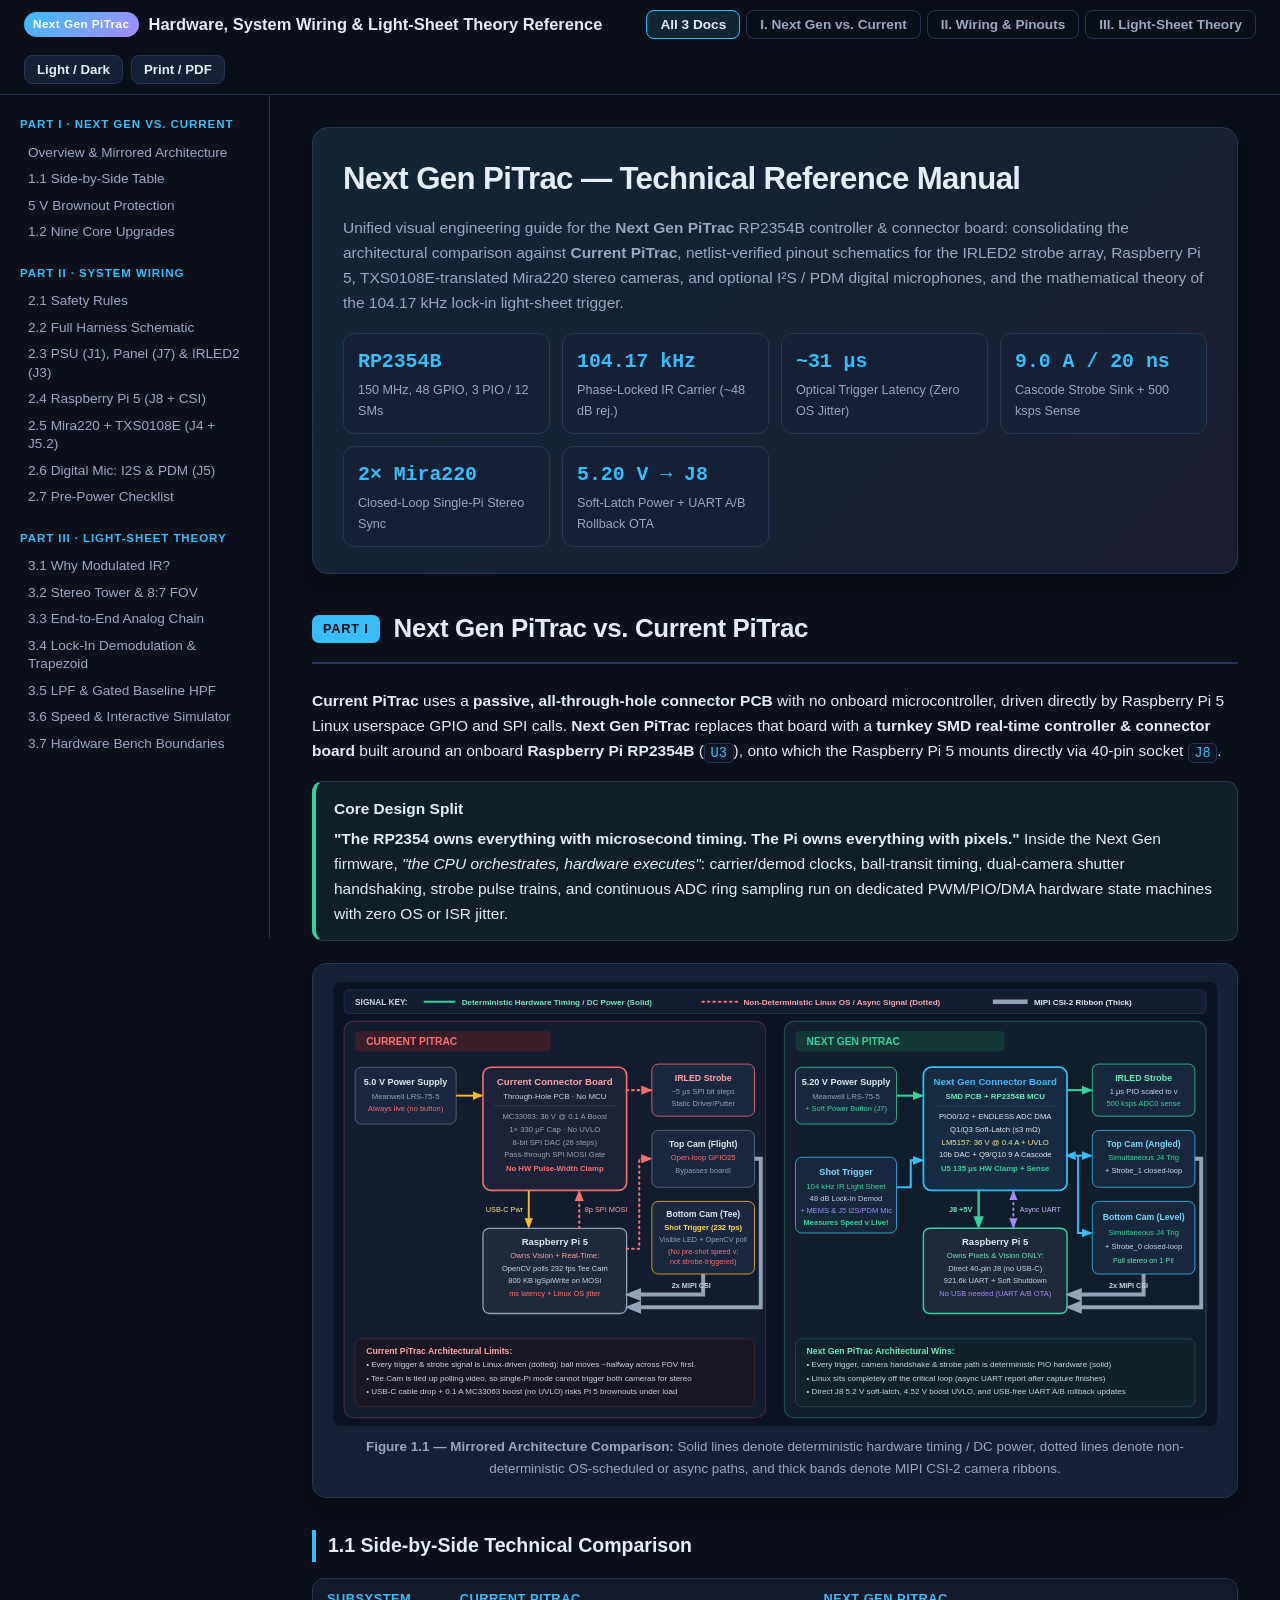
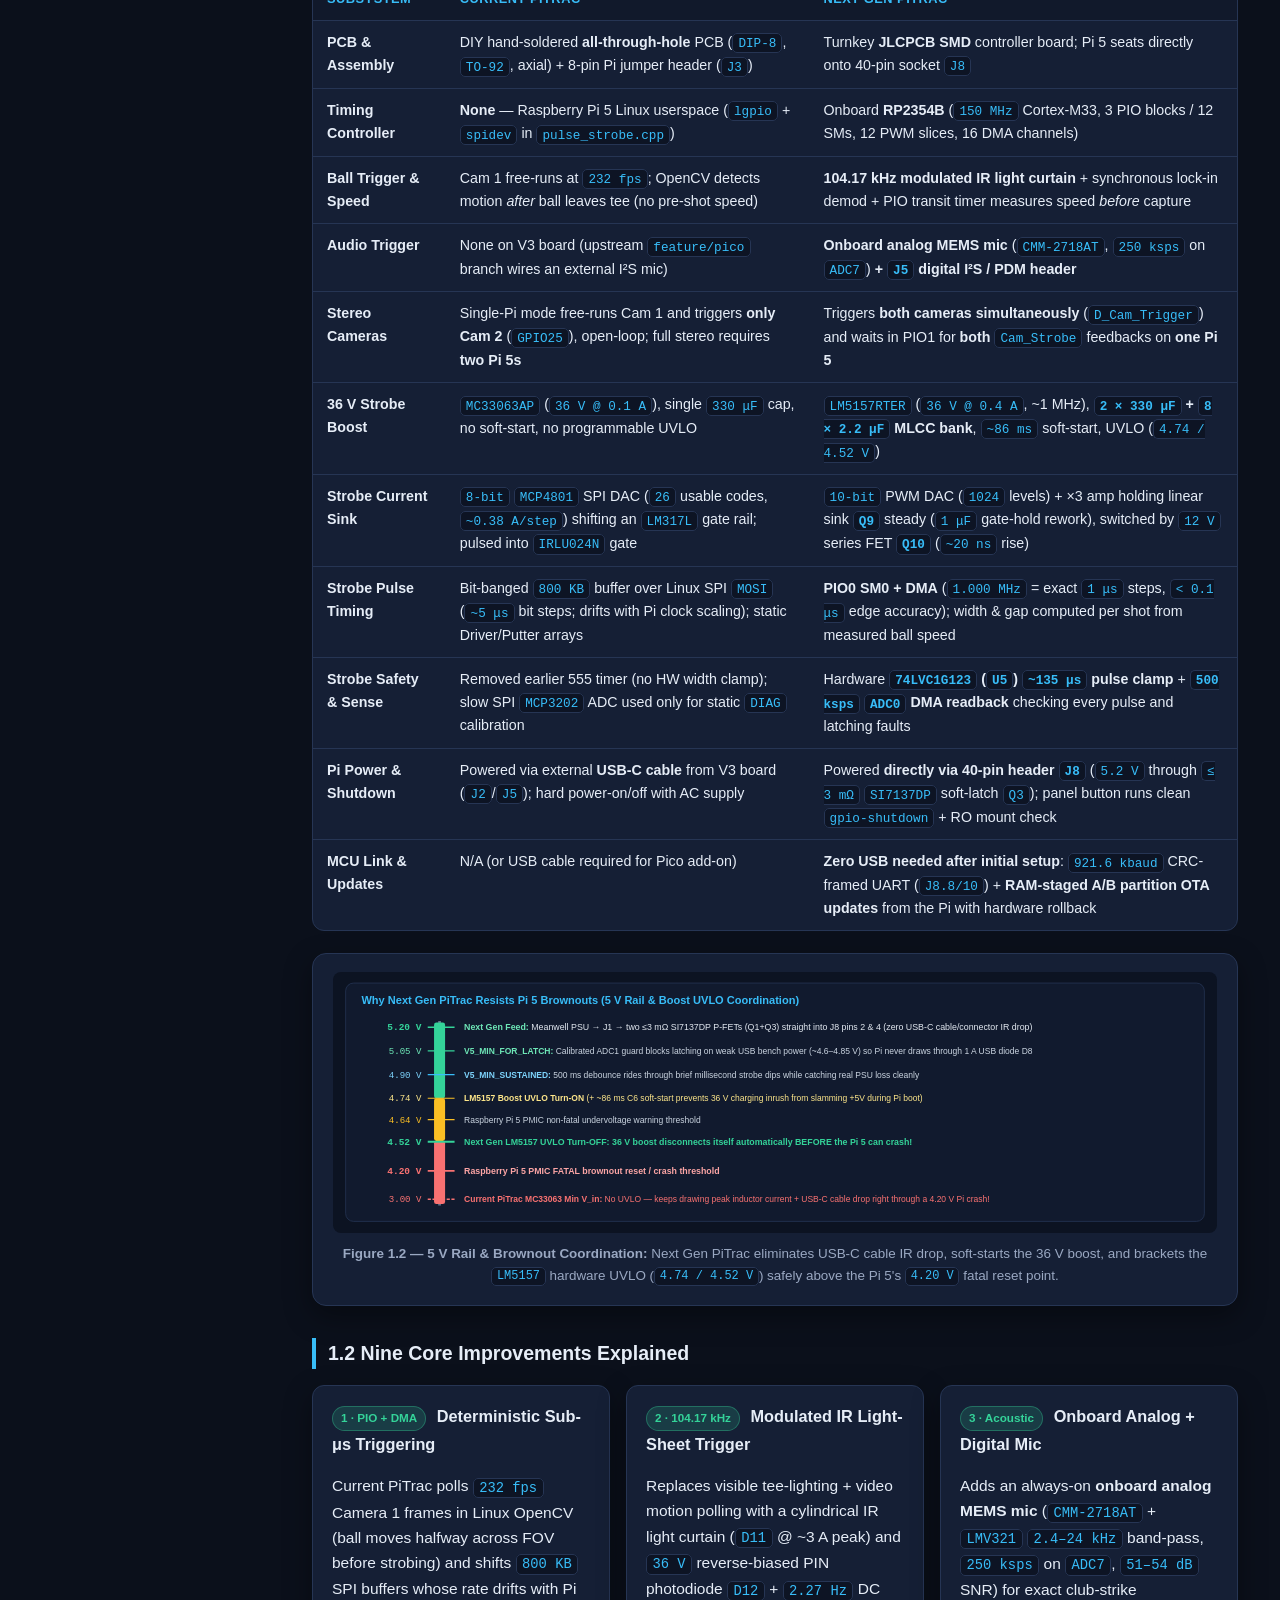
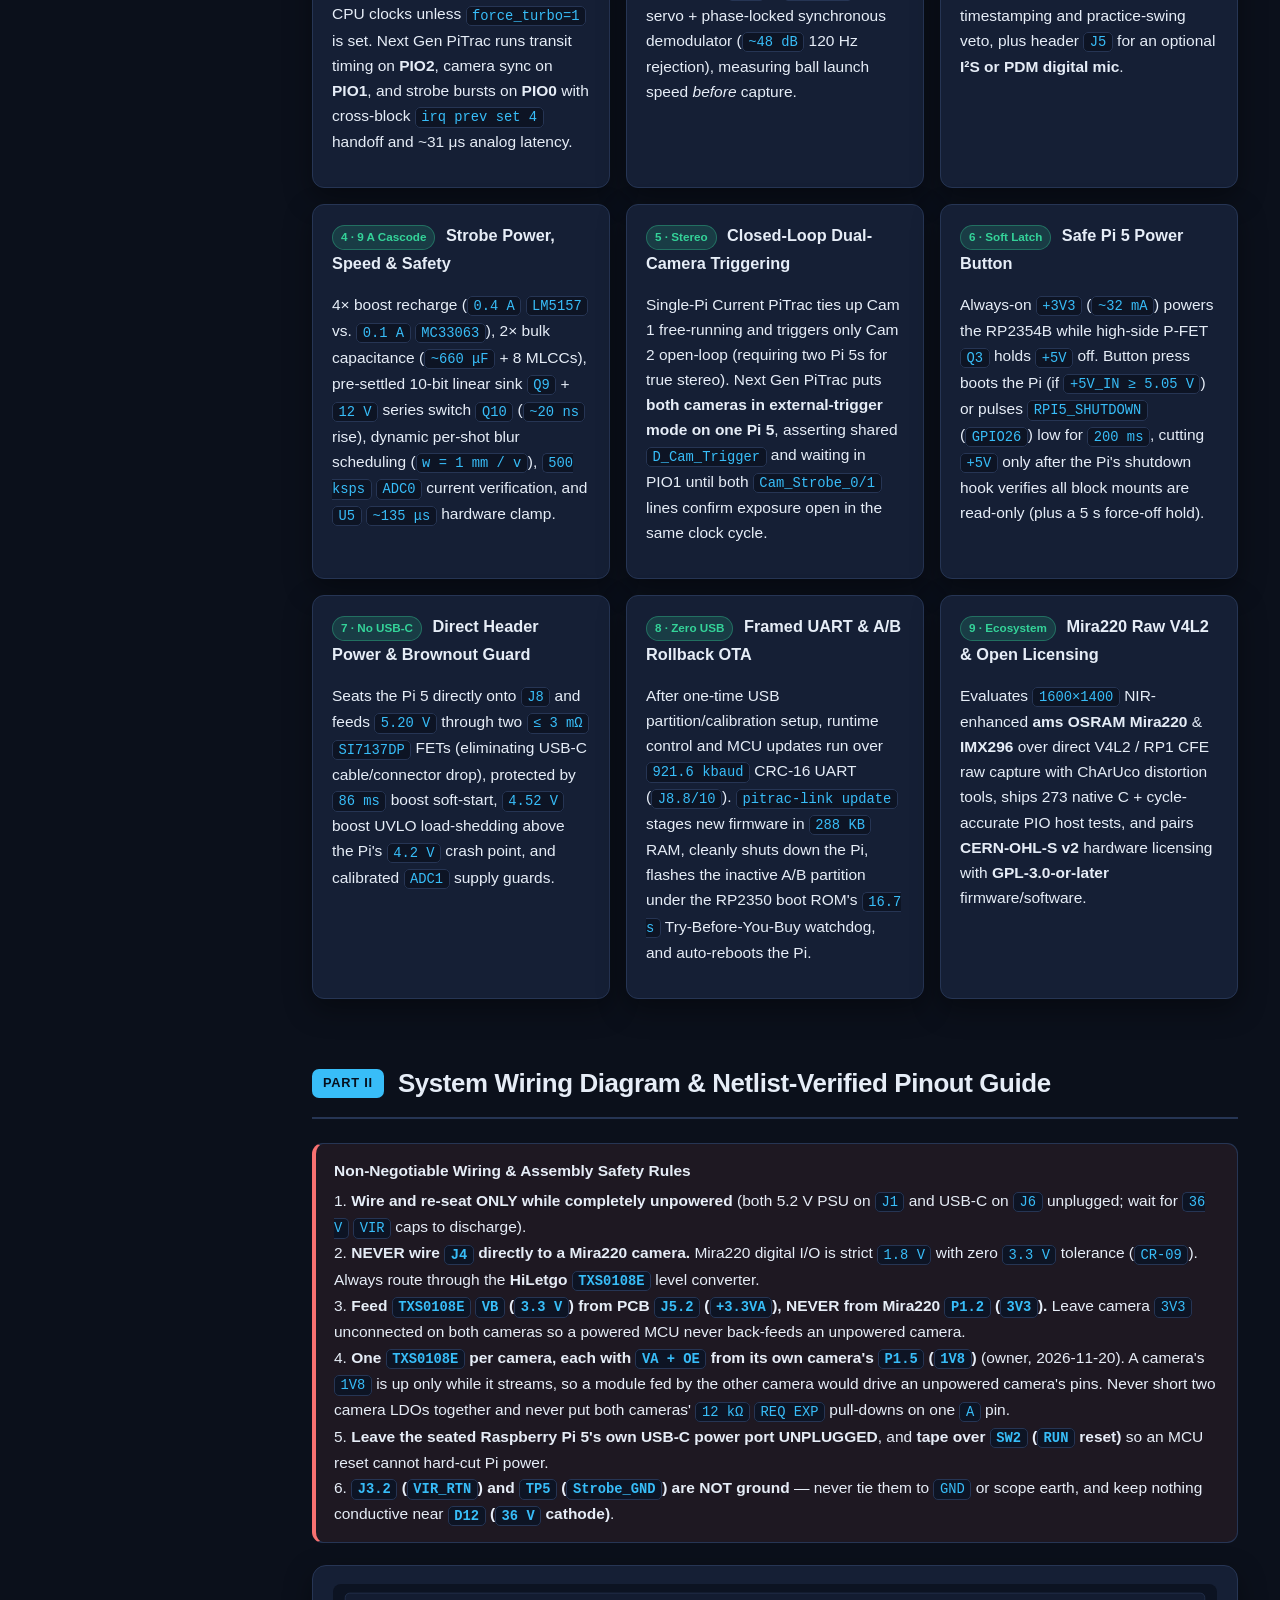
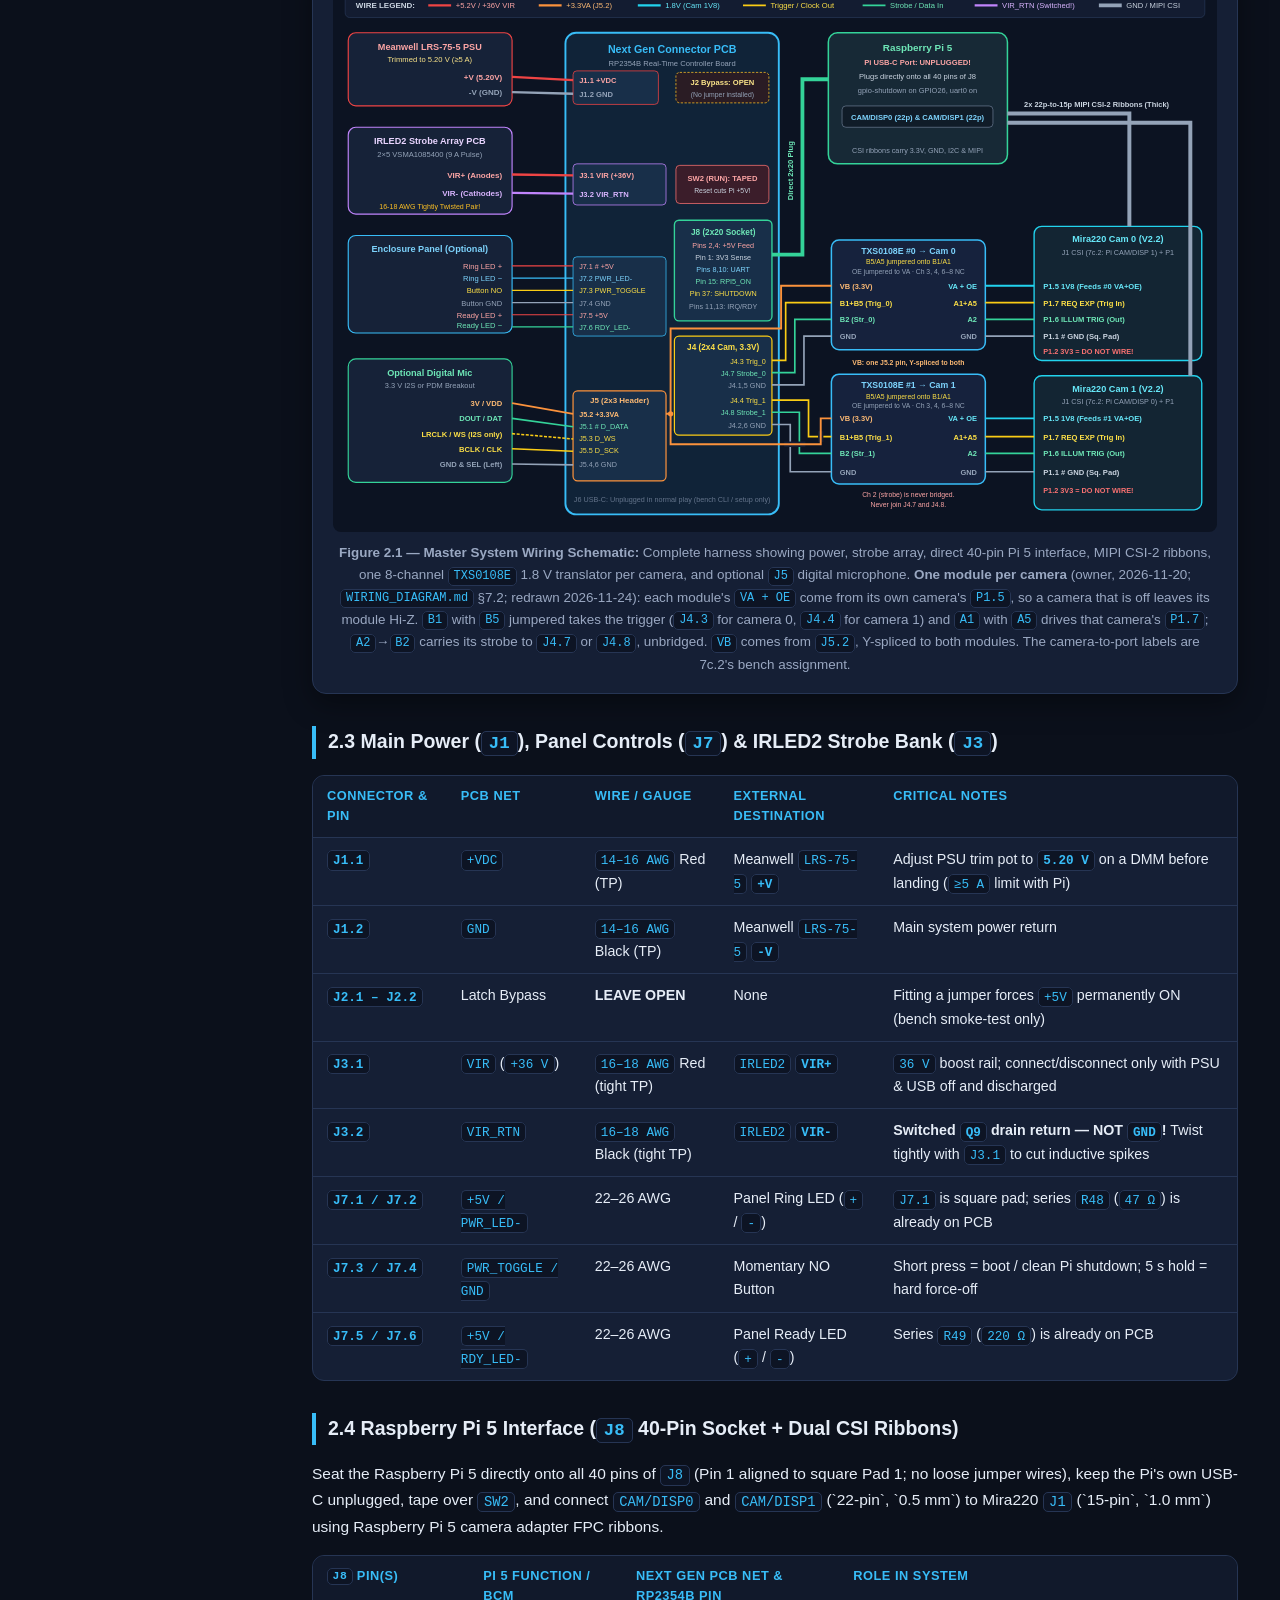
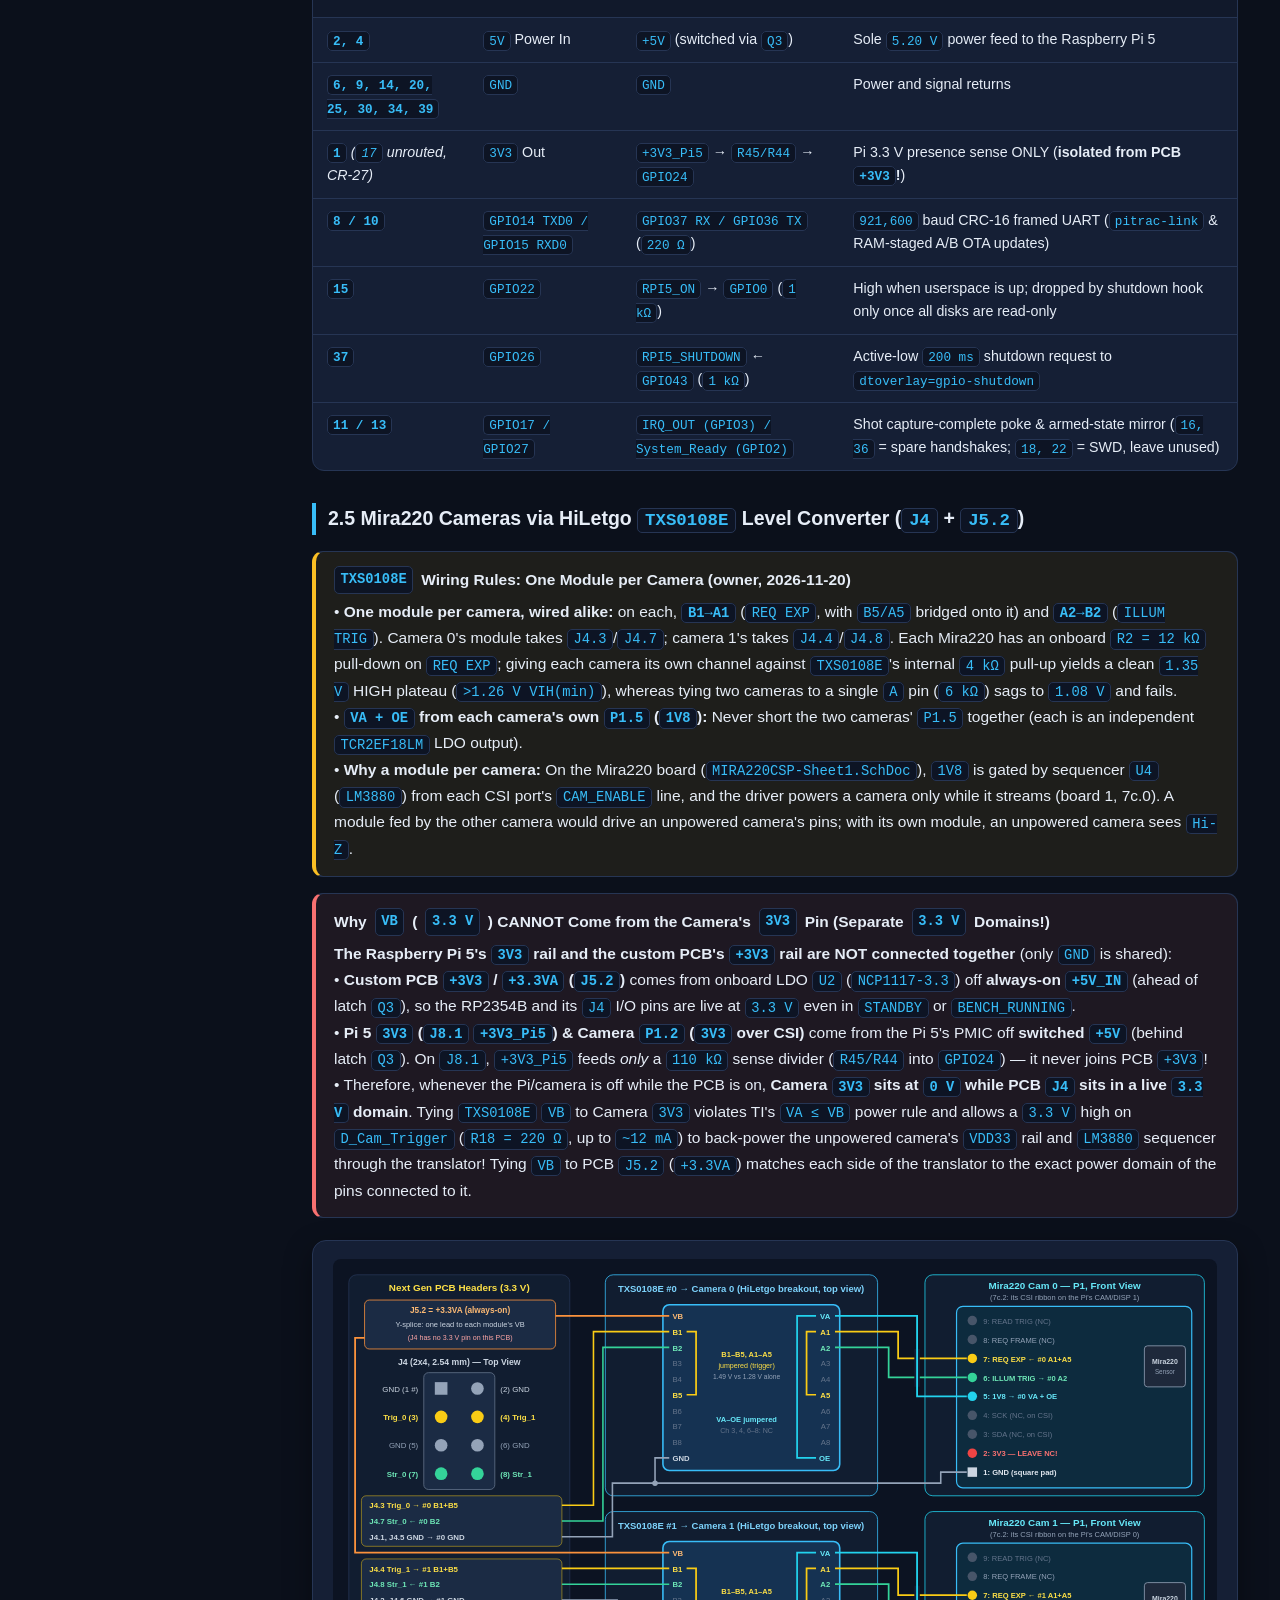
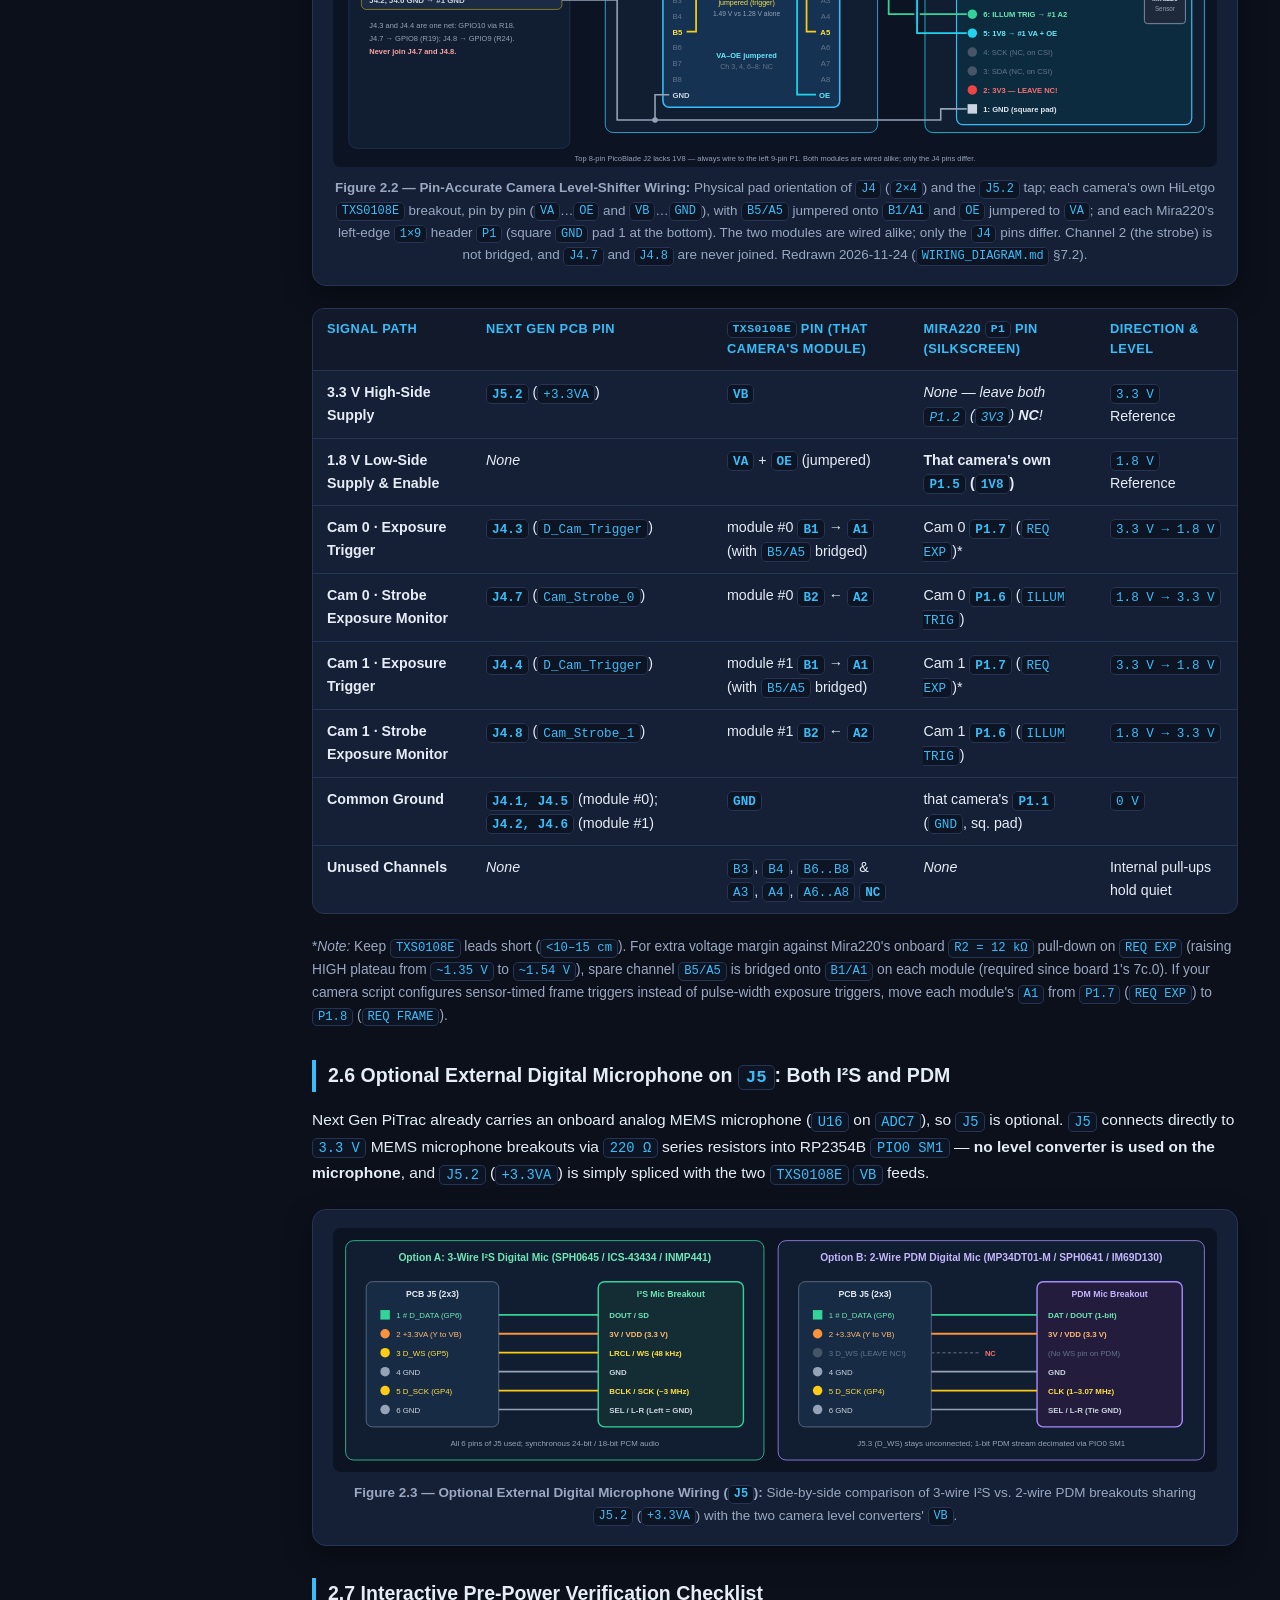
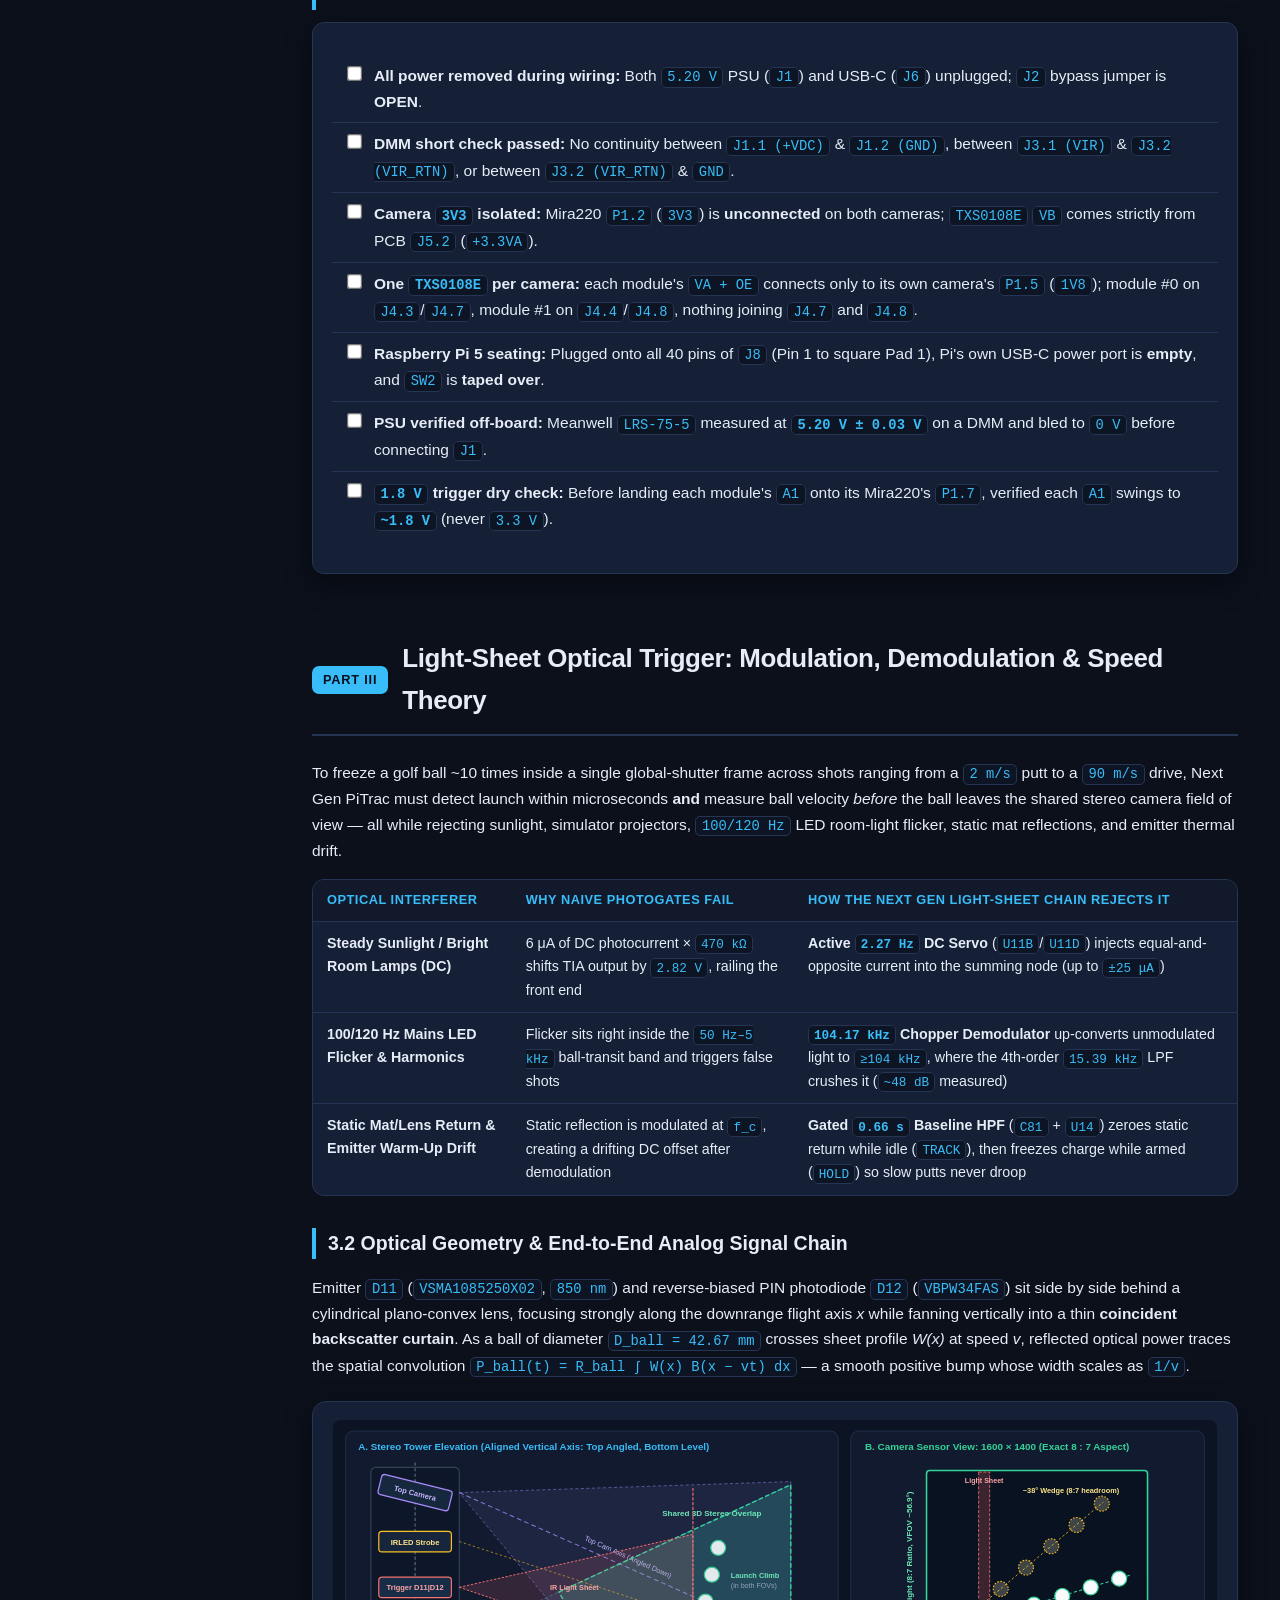
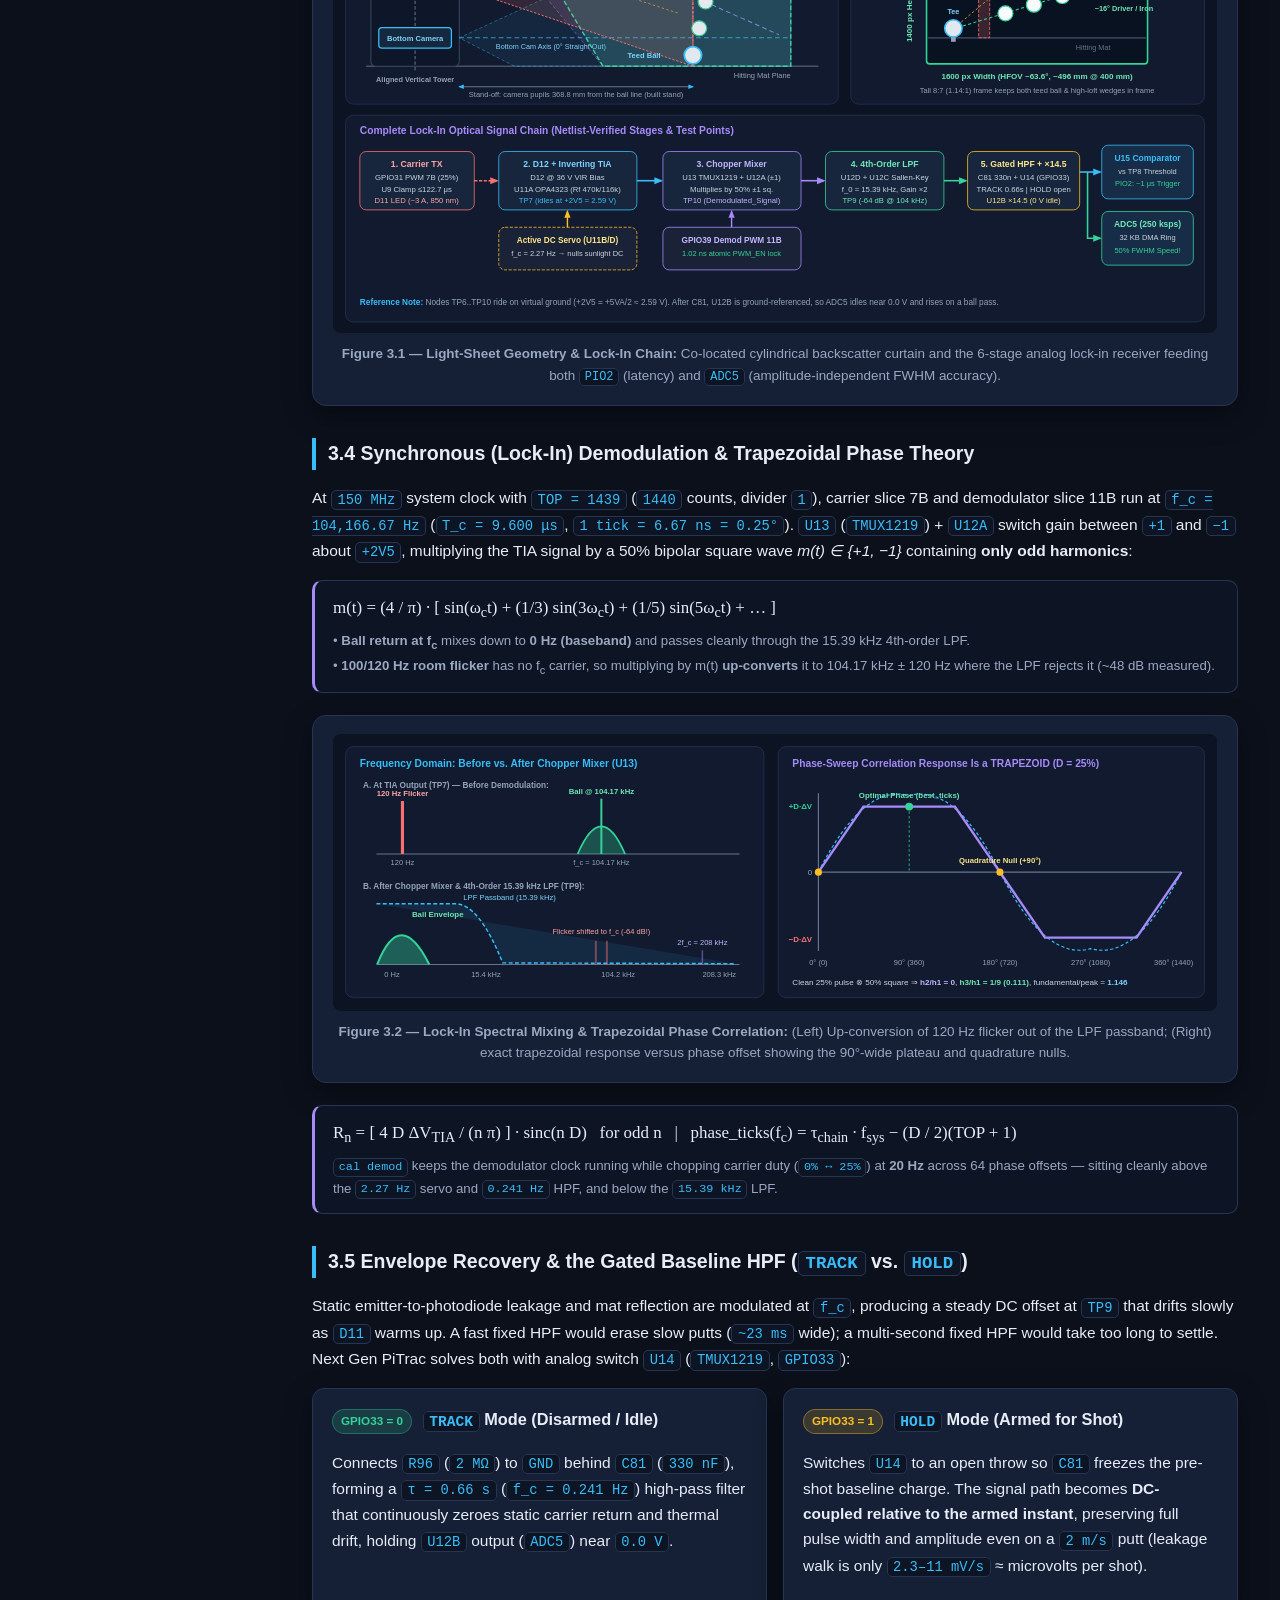
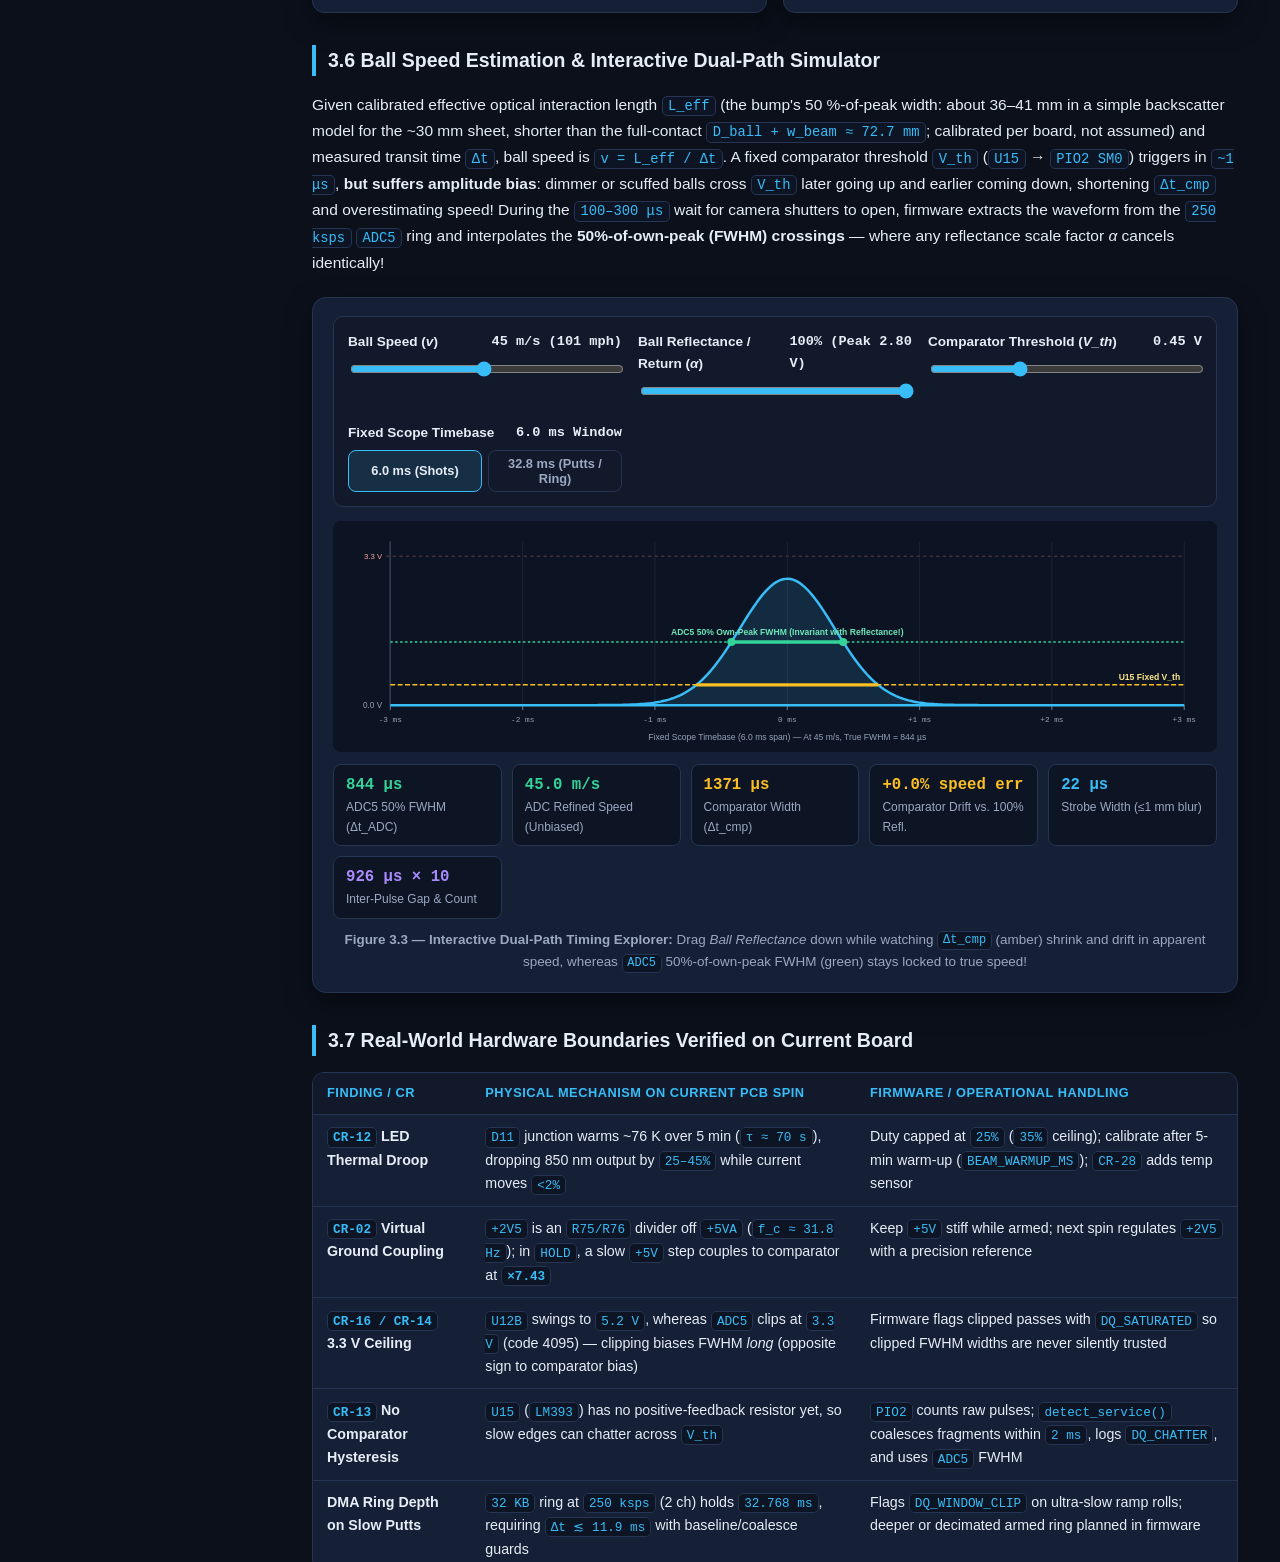
==== commit 1522bd7f: "Firmware 1.12, Board 5, 7c.0-7c.3 with two Mira220s, strobe focus tools Everything since e23aa65 (20" ====
--- a/PITRAC_V2_TECHNICAL_GUIDE.html
+++ b/PITRAC_V2_TECHNICAL_GUIDE.html
@@ -802,14 +802,14 @@
           1. <strong>Wire and re-seat ONLY while completely unpowered</strong> (both 5.2 V PSU on <code>J1</code> and USB-C on <code>J6</code> unplugged; wait for <code>36 V</code> <code>VIR</code> caps to discharge).<br/>
           2. <strong>NEVER wire <code>J4</code> directly to a Mira220 camera.</strong> Mira220 digital I/O is strict <code>1.8 V</code> with zero <code>3.3 V</code> tolerance (<code>CR-09</code>). Always route through the <strong>HiLetgo <code>TXS0108E</code></strong> level converter.<br/>
           3. <strong>Feed <code>TXS0108E</code> <code>VB</code> (<code>3.3 V</code>) from PCB <code>J5.2</code> (<code>+3.3VA</code>), NEVER from Mira220 <code>P1.2</code> (<code>3V3</code>).</strong> Leave camera <code>3V3</code> unconnected on both cameras so a powered MCU never back-feeds an unpowered camera.<br/>
-          4. <strong>Feed <code>TXS0108E</code> <code>VA + OE</code> from Camera 0 <code>P1.5</code> (<code>1V8</code>) ONLY (leave Camera 1 <code>P1.5</code> unconnected), and give each camera its own channel pair (<code>Ch 1&ndash;2</code> for Cam 0, <code>Ch 3&ndash;4</code> for Cam 1).</strong> Never short two camera LDOs together and never split one <code>A</code>-side pin across both cameras' <code>12 k&Omega;</code> <code>REQ EXP</code> pull-downs.<br/>
+          4. <strong>One <code>TXS0108E</code> per camera, each with <code>VA + OE</code> from its own camera's <code>P1.5</code> (<code>1V8</code>)</strong> (owner, 2026-11-20). A camera's <code>1V8</code> is up only while it streams, so a module fed by the other camera would drive an unpowered camera's pins. Never short two camera LDOs together and never put both cameras' <code>12 k&Omega;</code> <code>REQ EXP</code> pull-downs on one <code>A</code> pin.<br/>
           5. <strong>Leave the seated Raspberry Pi 5's own USB-C power port UNPLUGGED</strong>, and <strong>tape over <code>SW2</code> (<code>RUN</code> reset)</strong> so an MCU reset cannot hard-cut Pi power.<br/>
           6. <strong><code>J3.2</code> (<code>VIR_RTN</code>) and <code>TP5</code> (<code>Strobe_GND</code>) are NOT ground</strong> &mdash; never tie them to <code>GND</code> or scope earth, and keep nothing conductive near <strong><code>D12</code> (<code>36 V</code> cathode)</strong>.
         </div>
 
         <!-- FIGURE 3.1: Master Full-System Harness SVG -->
         <div class="figure-box" id="fig-full-wiring">
-          <svg viewBox="0 0 1160 720" xmlns="http://www.w3.org/2000/svg" role="img" aria-label="Master system wiring schematic connecting Next Gen PiTrac PCB to PSU, Panel, IRLED2 Strobe, Raspberry Pi 5, single HiLetgo TXS0108E 8-channel level converter, 2x Mira220 cameras, and optional J5 digital mic">
+          <svg viewBox="0 0 1160 720" xmlns="http://www.w3.org/2000/svg" role="img" aria-label="Master system wiring schematic connecting Next Gen PiTrac PCB to PSU, Panel, IRLED2 Strobe, Raspberry Pi 5, one HiLetgo TXS0108E level converter per Mira220 camera, the two cameras, and optional J5 digital mic">
             <!-- Wire Color Legend Bar -->
             <rect x="16" y="12" width="1128" height="32" rx="6" fill="#131c31" stroke="#263554"/>
             <text x="30" y="32" fill="#cbd5e1" font-size="10.5" font-weight="700">WIRE LEGEND:</text>
@@ -956,48 +956,59 @@
             <path d="M 576 355 L 616 355 L 616 125 L 650 125" fill="none" stroke="#34d399" stroke-width="5"/>
             <text x="603" y="245" text-anchor="middle" fill="#6ee7b7" font-size="10" font-weight="700" transform="rotate(-90 603 245)">Direct 2x20 Plug</text>
 
-            <!-- SINGLE HiLetgo TXS0108E (8-Ch Level Converter: Ch 1-4 Used) -->
-            <rect x="654" y="344" width="202" height="324" rx="10" fill="#16223d" stroke="#38bdf8" stroke-width="2"/>
-            <text x="755" y="365" text-anchor="middle" fill="#7dd3fc" font-size="11.8" font-weight="700">HiLetgo TXS0108E (1x)</text>
-            <text x="755" y="380" text-anchor="middle" fill="#94a3b8" font-size="9.3">8-Ch Shifter (Ch 1&ndash;4 Active)</text>
-
-            <!-- TXS0108E Left (3.3V B-Side) -->
+            <!-- ONE HiLetgo TXS0108E PER CAMERA (owner, 2026-11-20; WIRING_DIAGRAM.md 7.2). Redrawn 2026-11-24. -->
+            <!-- Module #0: camera 0 -->
+            <rect x="654" y="336" width="202" height="144" rx="10" fill="#16223d" stroke="#38bdf8" stroke-width="2"/>
+            <text x="755" y="354" text-anchor="middle" fill="#7dd3fc" font-size="11.5" font-weight="700">TXS0108E #0 &rarr; Cam 0</text>
+            <text x="755" y="368" text-anchor="middle" fill="#fde047" font-size="9">B5/A5 jumpered onto B1/A1</text>
+            <text x="755" y="380" text-anchor="middle" fill="#94a3b8" font-size="9">OE jumpered to VA &middot; Ch 3, 4, 6&ndash;8 NC</text>
             <text x="665" y="400" fill="#fdba74" font-size="9.8" font-weight="700">VB (3.3V)</text>
-            <text x="665" y="422" fill="#fde047" font-size="9.8" font-weight="700">B1 (Trig_0)</text>
+            <text x="665" y="422" fill="#fde047" font-size="9.8" font-weight="700">B1+B5 (Trig_0)</text>
             <text x="665" y="444" fill="#6ee7b7" font-size="9.8" font-weight="700">B2 (Str_0)</text>
-
-            <line x1="666" y1="498" x2="844" y2="498" stroke="#263554" stroke-dasharray="3 3"/>
-            <text x="755" y="516" text-anchor="middle" fill="#64748b" font-size="9.2">B5..B8 &amp; A5..A8 = NC (4 spare)</text>
-            <line x1="666" y1="528" x2="844" y2="528" stroke="#263554" stroke-dasharray="3 3"/>
-
-            <text x="665" y="598" fill="#fde047" font-size="9.8" font-weight="700">B3 (Trig_1)</text>
-            <text x="665" y="620" fill="#6ee7b7" font-size="9.8" font-weight="700">B4 (Str_1)</text>
+            <text x="665" y="466" fill="#94a3b8" font-size="9.8" font-weight="700">GND</text>
+            <text x="845" y="400" text-anchor="end" fill="#67e8f9" font-size="9.8" font-weight="700">VA + OE</text>
+            <text x="845" y="422" text-anchor="end" fill="#fde047" font-size="9.8" font-weight="700">A1+A5</text>
+            <text x="845" y="444" text-anchor="end" fill="#6ee7b7" font-size="9.8" font-weight="700">A2</text>
+            <text x="845" y="466" text-anchor="end" fill="#94a3b8" font-size="9.8" font-weight="700">GND</text>
+
+            <!-- Module #1: camera 1 -->
+            <rect x="654" y="512" width="202" height="144" rx="10" fill="#16223d" stroke="#38bdf8" stroke-width="2"/>
+            <text x="755" y="530" text-anchor="middle" fill="#7dd3fc" font-size="11.5" font-weight="700">TXS0108E #1 &rarr; Cam 1</text>
+            <text x="755" y="544" text-anchor="middle" fill="#fde047" font-size="9">B5/A5 jumpered onto B1/A1</text>
+            <text x="755" y="556" text-anchor="middle" fill="#94a3b8" font-size="9">OE jumpered to VA &middot; Ch 3, 4, 6&ndash;8 NC</text>
+            <text x="665" y="574" fill="#fdba74" font-size="9.8" font-weight="700">VB (3.3V)</text>
+            <text x="665" y="598" fill="#fde047" font-size="9.8" font-weight="700">B1+B5 (Trig_1)</text>
+            <text x="665" y="620" fill="#6ee7b7" font-size="9.8" font-weight="700">B2 (Str_1)</text>
             <text x="665" y="644" fill="#94a3b8" font-size="9.8" font-weight="700">GND</text>
-
-            <!-- TXS0108E Right (1.8V A-Side) -->
-            <text x="845" y="400" text-anchor="end" fill="#67e8f9" font-size="9.8" font-weight="700">VA + OE</text>
-            <text x="845" y="422" text-anchor="end" fill="#fde047" font-size="9.8" font-weight="700">A1 (Cam 0)</text>
-            <text x="845" y="444" text-anchor="end" fill="#6ee7b7" font-size="9.8" font-weight="700">A2 (Cam 0)</text>
-
-            <text x="845" y="598" text-anchor="end" fill="#fde047" font-size="9.8" font-weight="700">A3 (Cam 1)</text>
-            <text x="845" y="620" text-anchor="end" fill="#6ee7b7" font-size="9.8" font-weight="700">A4 (Cam 1)</text>
+            <text x="845" y="574" text-anchor="end" fill="#67e8f9" font-size="9.8" font-weight="700">VA + OE</text>
+            <text x="845" y="598" text-anchor="end" fill="#fde047" font-size="9.8" font-weight="700">A1+A5</text>
+            <text x="845" y="620" text-anchor="end" fill="#6ee7b7" font-size="9.8" font-weight="700">A2</text>
             <text x="845" y="644" text-anchor="end" fill="#94a3b8" font-size="9.8" font-weight="700">GND</text>
 
-            <!-- +3.3VA from J5.2 routed cleanly below J4 to Single TXS0108E VB -->
-            <path d="M 437 564 L 443 564 L 443 604 L 634 604 L 634 396 L 654 396" fill="none" stroke="#fb923c" stroke-width="2.5"/>
-
-            <!-- J4 <-> Single TXS0108E B1..B4 & GND Wires (Zero Splices on J4!) -->
-            <path d="M 576 494 L 608 494 L 608 418 L 654 418" fill="none" stroke="#facc15" stroke-width="2.2"/>
-            <path d="M 576 510 L 620 510 L 620 440 L 654 440" fill="none" stroke="#34d399" stroke-width="2.2"/>
-            <path d="M 576 546 L 616 546 L 616 594 L 654 594" fill="none" stroke="#facc15" stroke-width="2.2"/>
-            <path d="M 576 562 L 606 562 L 606 616 L 654 616" fill="none" stroke="#34d399" stroke-width="2.2"/>
-            <path d="M 576 578 L 596 578 L 596 640 L 654 640" fill="none" stroke="#94a3b8" stroke-width="2.2"/>
+            <text x="755" y="500" text-anchor="middle" fill="#fdba74" font-size="9" font-weight="700">VB: one J5.2 pin, Y-spliced to both</text>
+            <text x="755" y="673" text-anchor="middle" fill="#fca5a5" font-size="9">Ch 2 (strobe) is never bridged.</text>
+            <text x="755" y="686" text-anchor="middle" fill="#fca5a5" font-size="9">Never join J4.7 and J4.8.</text>
+
+            <!-- J4 -> module #0 (odd column): no crossings -->
+            <path d="M 576 494 L 594 494 L 594 418 L 654 418" fill="none" stroke="#facc15" stroke-width="2.2"/>
+            <path d="M 576 510 L 606 510 L 606 440 L 654 440" fill="none" stroke="#34d399" stroke-width="2.2"/>
+            <path d="M 576 526 L 618 526 L 618 462 L 654 462" fill="none" stroke="#94a3b8" stroke-width="2.2"/>
+            <!-- J4 -> module #1 (even column): no crossings -->
+            <path d="M 576 546 L 624 546 L 624 594 L 654 594" fill="none" stroke="#facc15" stroke-width="2.2"/>
+            <path d="M 576 562 L 612 562 L 612 616 L 654 616" fill="none" stroke="#34d399" stroke-width="2.2"/>
+            <path d="M 576 578 L 600 578 L 600 640 L 654 640" fill="none" stroke="#94a3b8" stroke-width="2.2"/>
+
+            <!-- +3.3VA: J5.2, Y-spliced to both modules' VB. Module #1's lead crosses three signal wires: drawn over them, with a gap -->
+            <path d="M 437 564 L 443 564 L 443 452 L 588 452 L 588 396 L 654 396" fill="none" stroke="#fb923c" stroke-width="2.5"/>
+            <path d="M 592 604 L 620 604 M 640 601 L 640 587" fill="none" stroke="#141d33" stroke-width="7"/>
+            <path d="M 443 564 L 443 604 L 640 604 L 640 570 L 654 570" fill="none" stroke="#fb923c" stroke-width="2.5"/>
+            <circle cx="443" cy="564" r="3.5" fill="#fb923c"/>
 
             <!-- FAR RIGHT: MIRA220 CAM 0 & CAM 1 -->
             <rect x="920" y="318" width="220" height="176" rx="10" fill="#132533" stroke="#22d3ee" stroke-width="1.8"/>
             <text x="1030" y="339" text-anchor="middle" fill="#67e8f9" font-size="12" font-weight="700">Mira220 Cam 0 (V2.2)</text>
-            <text x="1030" y="355" text-anchor="middle" fill="#94a3b8" font-size="9.5">J1 (15p CSI) + P1 (1x9 Left Edge)</text>
-            <text x="932" y="400" fill="#67e8f9" font-size="10" font-weight="700">P1.5 1V8 (Feeds VA+OE)</text>
+            <text x="1030" y="355" text-anchor="middle" fill="#94a3b8" font-size="9.5">J1 CSI (7c.2: Pi CAM/DISP 1) + P1</text>
+            <text x="932" y="400" fill="#67e8f9" font-size="10" font-weight="700">P1.5 1V8 (Feeds #0 VA+OE)</text>
             <text x="932" y="422" fill="#fde047" font-size="10" font-weight="700">P1.7 REQ EXP (Trig In)</text>
             <text x="932" y="444" fill="#6ee7b7" font-size="10" font-weight="700">P1.6 ILLUM TRIG (Out)</text>
             <text x="932" y="466" fill="#cbd5e1" font-size="10" font-weight="700">P1.1 # GND (Sq. Pad)</text>
@@ -1005,32 +1016,29 @@
 
             <rect x="920" y="514" width="220" height="176" rx="10" fill="#132533" stroke="#22d3ee" stroke-width="1.8"/>
             <text x="1030" y="535" text-anchor="middle" fill="#67e8f9" font-size="12" font-weight="700">Mira220 Cam 1 (V2.2)</text>
-            <text x="1030" y="551" text-anchor="middle" fill="#94a3b8" font-size="9.5">J1 (15p CSI) + P1 (1x9 Left Edge)</text>
-            <text x="932" y="574" fill="#fbbf24" font-size="9.6" font-weight="700">P1.5 1V8 = LEAVE NC!</text>
+            <text x="1030" y="551" text-anchor="middle" fill="#94a3b8" font-size="9.5">J1 CSI (7c.2: Pi CAM/DISP 0) + P1</text>
+            <text x="932" y="574" fill="#67e8f9" font-size="10" font-weight="700">P1.5 1V8 (Feeds #1 VA+OE)</text>
             <text x="932" y="598" fill="#fde047" font-size="10" font-weight="700">P1.7 REQ EXP (Trig In)</text>
             <text x="932" y="620" fill="#6ee7b7" font-size="10" font-weight="700">P1.6 ILLUM TRIG (Out)</text>
             <text x="932" y="644" fill="#cbd5e1" font-size="10" font-weight="700">P1.1 # GND (Sq. Pad)</text>
             <text x="932" y="668" fill="#f87171" font-size="9.6" font-weight="700">P1.2 3V3 = DO NOT WIRE!</text>
 
-            <!-- Single TXS0108E <-> Mira220 Cam 0 & Cam 1 1.8V Wires -->
+            <!-- Each module <-> its own camera (1.8 V side) -->
             <line x1="856" y1="396" x2="920" y2="396" stroke="#22d3ee" stroke-width="2.5"/>
             <line x1="856" y1="418" x2="920" y2="418" stroke="#facc15" stroke-width="2.2"/>
             <line x1="856" y1="440" x2="920" y2="440" stroke="#34d399" stroke-width="2.2"/>
-
+            <line x1="856" y1="462" x2="920" y2="462" stroke="#94a3b8" stroke-width="2.2"/>
+            <line x1="856" y1="570" x2="920" y2="570" stroke="#22d3ee" stroke-width="2.5"/>
             <line x1="856" y1="594" x2="920" y2="594" stroke="#facc15" stroke-width="2.2"/>
             <line x1="856" y1="616" x2="920" y2="616" stroke="#34d399" stroke-width="2.2"/>
-
-            <!-- Common Ground Bus from TXS0108E / J4 to Both Cameras -->
             <line x1="856" y1="640" x2="920" y2="640" stroke="#94a3b8" stroke-width="2.2"/>
-            <path d="M 888 640 L 888 462 L 920 462" fill="none" stroke="#94a3b8" stroke-width="2.2"/>
-            <circle cx="888" cy="640" r="3.5" fill="#94a3b8"/>
 
             <!-- CSI Ribbon Cables from Pi 5 to Both Cameras (Thick Solid MIPI Ribbons) -->
             <path d="M 885 170 L 1045 170 L 1045 318" fill="none" stroke="#94a3b8" stroke-width="5.2"/>
             <path d="M 885 182 L 1125 182 L 1125 514" fill="none" stroke="#94a3b8" stroke-width="5.2"/>
             <text x="1002" y="161" text-anchor="middle" fill="#cbd5e1" font-size="9.8" font-weight="700">2x 22p-to-15p MIPI CSI-2 Ribbons (Thick)</text>
           </svg>
-          <div class="figcaption"><strong>Figure 2.1 &mdash; Master System Wiring Schematic:</strong> Complete harness showing power, strobe array, direct 40-pin Pi 5 interface, MIPI CSI-2 ribbons, single 8-channel <code>TXS0108E</code> 1.8 V camera translator (<code>Ch 1&ndash;4</code>), and optional <code>J5</code> digital microphone.</div>
+          <div class="figcaption"><strong>Figure 2.1 &mdash; Master System Wiring Schematic:</strong> Complete harness showing power, strobe array, direct 40-pin Pi 5 interface, MIPI CSI-2 ribbons, one 8-channel <code>TXS0108E</code> 1.8 V translator per camera, and optional <code>J5</code> digital microphone. <strong>One module per camera</strong> (owner, 2026-11-20; <code>WIRING_DIAGRAM.md</code> &sect;7.2; redrawn 2026-11-24): each module's <code>VA + OE</code> come from its own camera's <code>P1.5</code>, so a camera that is off leaves its module Hi-Z. <code>B1</code> with <code>B5</code> jumpered takes the trigger (<code>J4.3</code> for camera 0, <code>J4.4</code> for camera 1) and <code>A1</code> with <code>A5</code> drives that camera's <code>P1.7</code>; <code>A2</code>&rarr;<code>B2</code> carries its strobe to <code>J4.7</code> or <code>J4.8</code>, unbridged. <code>VB</code> comes from <code>J5.2</code>, Y-spliced to both modules. The camera-to-port labels are 7c.2's bench assignment.</div>
         </div>
 
         <h3 id="p2-psu-irled">2.3 Main Power (<code>J1</code>), Panel Controls (<code>J7</code>) &amp; IRLED2 Strobe Bank (<code>J3</code>)</h3>
@@ -1136,10 +1144,10 @@
         <h3 id="p2-cameras">2.5 Mira220 Cameras via HiLetgo <code>TXS0108E</code> Level Converter (<code>J4</code> + <code>J5.2</code>)</h3>
 
         <div class="callout warn">
-          <div class="callout-title">Single 8-Channel <code>TXS0108E</code> Wiring Rules (<code>Ch 1&ndash;4</code> Used for Stereo Cameras)</div>
-          &bull; <strong>Dedicated channel per signal (4 of 8 channels used):</strong> Route Camera 0 on <strong><code>B1&rarr;A1</code></strong> (<code>REQ EXP</code>) and <strong><code>A2&rarr;B2</code></strong> (<code>ILLUM TRIG</code>), and Camera 1 on <strong><code>B3&rarr;A3</code></strong> (<code>REQ EXP</code>) and <strong><code>A4&rarr;B4</code></strong> (<code>ILLUM TRIG</code>). Each Mira220 has an onboard <code>R2 = 12 k&Omega;</code> pull-down on <code>REQ EXP</code>; giving each camera its own channel against <code>TXS0108E</code>'s internal <code>4 k&Omega;</code> pull-up yields a clean <code>1.35 V</code> HIGH plateau (<code>&gt;1.26 V VIH(min)</code>), whereas tying two cameras to a single <code>A</code> pin (<code>6 k&Omega;</code>) sags to <code>1.08 V</code> and fails.<br/>
-          &bull; <strong><code>VA + OE</code> from Camera 0 <code>P1.5</code> (<code>1V8</code>) ONLY:</strong> Never short Camera 0 <code>P1.5</code> and Camera 1 <code>P1.5</code> together (each is an independent <code>TCR2EF18LM</code> LDO output). Leave Camera 1 <code>P1.5</code> <strong>unconnected (<code>NC</code>)</strong>.<br/>
-          &bull; <strong>Open both cameras together in software:</strong> On the Mira220 board (<code>MIRA220CSP-Sheet1.SchDoc</code>), <code>1V8</code> is gated by sequencer <code>U4</code> (<code>LM3880</code>) from each CSI port's <code>CAM_ENABLE</code> line when <code>/dev/videoX</code> opens. Always open both cameras together for stereo capture so <code>VA</code> is powered and neither camera sits unpowered while <code>VA = 1.8 V</code>.
+          <div class="callout-title"><code>TXS0108E</code> Wiring Rules: One Module per Camera (owner, 2026-11-20)</div>
+          &bull; <strong>One module per camera, wired alike:</strong> on each, <strong><code>B1&rarr;A1</code></strong> (<code>REQ EXP</code>, with <code>B5/A5</code> bridged onto it) and <strong><code>A2&rarr;B2</code></strong> (<code>ILLUM TRIG</code>). Camera 0's module takes <code>J4.3</code>/<code>J4.7</code>; camera 1's takes <code>J4.4</code>/<code>J4.8</code>. Each Mira220 has an onboard <code>R2 = 12 k&Omega;</code> pull-down on <code>REQ EXP</code>; giving each camera its own channel against <code>TXS0108E</code>'s internal <code>4 k&Omega;</code> pull-up yields a clean <code>1.35 V</code> HIGH plateau (<code>&gt;1.26 V VIH(min)</code>), whereas tying two cameras to a single <code>A</code> pin (<code>6 k&Omega;</code>) sags to <code>1.08 V</code> and fails.<br/>
+          &bull; <strong><code>VA + OE</code> from each camera's own <code>P1.5</code> (<code>1V8</code>):</strong> Never short the two cameras' <code>P1.5</code> together (each is an independent <code>TCR2EF18LM</code> LDO output).<br/>
+          &bull; <strong>Why a module per camera:</strong> On the Mira220 board (<code>MIRA220CSP-Sheet1.SchDoc</code>), <code>1V8</code> is gated by sequencer <code>U4</code> (<code>LM3880</code>) from each CSI port's <code>CAM_ENABLE</code> line, and the driver powers a camera only while it streams (board 1, 7c.0). A module fed by the other camera would drive an unpowered camera's pins; with its own module, an unpowered camera sees <code>Hi-Z</code>.
         </div>
 
         <div class="callout danger">
@@ -1150,111 +1158,176 @@
           &bull; Therefore, whenever the Pi/camera is off while the PCB is on, <strong>Camera <code>3V3</code> sits at <code>0 V</code> while PCB <code>J4</code> sits in a live <code>3.3 V</code> domain</strong>. Tying <code>TXS0108E</code> <code>VB</code> to Camera <code>3V3</code> violates TI's <code>VA &le; VB</code> power rule and allows a <code>3.3 V</code> high on <code>D_Cam_Trigger</code> (<code>R18 = 220 &Omega;</code>, up to <code>~12 mA</code>) to back-power the unpowered camera's <code>VDD33</code> rail and <code>LM3880</code> sequencer through the translator! Tying <code>VB</code> to PCB <code>J5.2</code> (<code>+3.3VA</code>) matches each side of the translator to the exact power domain of the pins connected to it.
         </div>
 
-        <!-- FIGURE 3.2: Close-up Pin-Accurate J4 + Single TXS0108E + Mira220 P1 SVG -->
+        <!-- FIGURE 2.2: Close-up Pin-Accurate J4 + one TXS0108E per camera + Mira220 P1 SVG (redrawn 2026-11-24) -->
         <div class="figure-box" id="fig-mira-pinout">
-          <svg viewBox="0 0 1120 390" xmlns="http://www.w3.org/2000/svg" role="img" aria-label="Pin-accurate close-up of Next Gen PCB J4 2x4 header, single HiLetgo TXS0108E 20-pin breakout using channels 1 to 4, and Mira220 P1 1x9 left-edge header">
-            <!-- Left: PCB J4 + J5.2 -->
-            <rect x="20" y="20" width="280" height="350" rx="10" fill="#111d30" stroke="#263554"/>
-            <text x="160" y="45" text-anchor="middle" fill="#fde047" font-size="12.5" font-weight="700">Next Gen PCB Headers (3.3 V)</text>
-
-            <!-- J4 2x4 Physical Pad Drawing -->
-            <text x="160" y="72" text-anchor="middle" fill="#cbd5e1" font-size="11" font-weight="700">J4 (2x4, 2.54 mm) &mdash; Top View</text>
-            <rect x="115" y="84" width="90" height="148" rx="6" fill="#1b2b44" stroke="#64748b"/>
-            <!-- Odd pads (left col) -->
-            <rect x="129" y="96" width="16" height="16" fill="#94a3b8"/> <!-- Pin 1 square! -->
-            <circle cx="137" cy="140" r="8" fill="#facc15"/>
-            <circle cx="137" cy="176" r="8" fill="#94a3b8"/>
-            <circle cx="137" cy="212" r="8" fill="#34d399"/>
-            <!-- Even pads (right col) -->
-            <circle cx="183" cy="104" r="8" fill="#94a3b8"/>
-            <circle cx="183" cy="140" r="8" fill="#facc15"/>
-            <circle cx="183" cy="176" r="8" fill="#94a3b8"/>
-            <circle cx="183" cy="212" r="8" fill="#34d399"/>
-
-            <text x="108" y="108" text-anchor="end" fill="#cbd5e1" font-size="10">GND (1 #)</text>
-            <text x="108" y="144" text-anchor="end" fill="#fde047" font-size="10" font-weight="700">Trig_0 (3)</text>
-            <text x="108" y="180" text-anchor="end" fill="#94a3b8" font-size="10">GND (5)</text>
-            <text x="108" y="216" text-anchor="end" fill="#6ee7b7" font-size="10" font-weight="700">Str_0 (7)</text>
-
-            <text x="212" y="108" fill="#cbd5e1" font-size="10">(2) GND</text>
-            <text x="212" y="144" fill="#fde047" font-size="10" font-weight="700">(4) Trig_1</text>
-            <text x="212" y="180" fill="#94a3b8" font-size="10">(6) GND</text>
-            <text x="212" y="216" fill="#6ee7b7" font-size="10" font-weight="700">(8) Str_1</text>
-
-            <!-- J5.2 Tap -->
-            <rect x="65" y="264" width="190" height="82" rx="6" fill="#1b2b44" stroke="#fb923c"/>
-            <text x="160" y="286" text-anchor="middle" fill="#fdba74" font-size="11" font-weight="700">3.3 V Supply Tap: J5 Pin 2</text>
-            <text x="160" y="305" text-anchor="middle" fill="#cbd5e1" font-size="10">J5.2 = +3.3VA (always-on)</text>
-            <text x="160" y="323" text-anchor="middle" fill="#94a3b8" font-size="9.5">Direct wire to TXS0108E VB</text>
-            <text x="160" y="339" text-anchor="middle" fill="#fca5a5" font-size="9.5">(J4 has no 3.3 V pin on current PCB)</text>
-
-            <!-- Middle: Single HiLetgo TXS0108E Module (Showing All 4 Camera Channels) -->
-            <rect x="355" y="20" width="350" height="350" rx="10" fill="#111d30" stroke="#38bdf8"/>
-            <text x="530" y="45" text-anchor="middle" fill="#7dd3fc" font-size="12.5" font-weight="700">Single HiLetgo TXS0108E (Ch 1&ndash;4 Active)</text>
-            <rect x="418" y="62" width="224" height="240" rx="8" fill="#153252" stroke="#38bdf8" stroke-width="2"/>
-            <text x="530" y="81" text-anchor="middle" fill="#e2e8f0" font-size="10.5" font-weight="700">TXS0108E Breakout (Top View)</text>
-
-            <!-- B-Row on Left here to face PCB, A-Row on Right to face Cameras -->
-            <text x="430" y="103" fill="#fdba74" font-size="9.8" font-weight="700">VB (3.3V)</text>
-            <text x="430" y="123" fill="#fde047" font-size="9.8" font-weight="700">B1 (J4.3)</text>
-            <text x="430" y="143" fill="#6ee7b7" font-size="9.8" font-weight="700">B2 (J4.7)</text>
-            <text x="430" y="165" fill="#fde047" font-size="9.8" font-weight="700">B3 (J4.4)</text>
-            <text x="430" y="185" fill="#6ee7b7" font-size="9.8" font-weight="700">B4 (J4.8)</text>
-            <text x="430" y="214" fill="#64748b" font-size="9.3">B5..B8 (NC)</text>
-            <text x="430" y="284" fill="#cbd5e1" font-size="9.8" font-weight="700">GND</text>
-
-            <text x="630" y="103" text-anchor="end" fill="#67e8f9" font-size="9.8" font-weight="700">VA (Cam0 1V8)</text>
-            <text x="630" y="123" text-anchor="end" fill="#fde047" font-size="9.8" font-weight="700">A1 (Cam0 P1.7)</text>
-            <text x="630" y="143" text-anchor="end" fill="#6ee7b7" font-size="9.8" font-weight="700">A2 (Cam0 P1.6)</text>
-            <text x="630" y="165" text-anchor="end" fill="#fde047" font-size="9.8" font-weight="700">A3 (Cam1 P1.7)</text>
-            <text x="630" y="185" text-anchor="end" fill="#6ee7b7" font-size="9.8" font-weight="700">A4 (Cam1 P1.6)</text>
-            <text x="630" y="214" text-anchor="end" fill="#64748b" font-size="9.3">(NC) A5..A8</text>
-            <text x="630" y="284" text-anchor="end" fill="#67e8f9" font-size="9.8" font-weight="700">OE (tie VA!)</text>
-
-            <!-- Jumper loop VA <-> OE -->
-            <path d="M 636 99 L 660 99 L 660 280 L 636 280" fill="none" stroke="#22d3ee" stroke-width="2.4"/>
-            <text x="666" y="195" fill="#67e8f9" font-size="9.5" font-weight="700" transform="rotate(90 666 195)">Jumper OE to VA</text>
-
-            <text x="530" y="324" text-anchor="middle" fill="#fde68a" font-size="10" font-weight="700">R2 = 12 k&Omega; Pull-Down Check:</text>
-            <text x="530" y="341" text-anchor="middle" fill="#cbd5e1" font-size="9.5">1 ch per cam (A1 &amp; A3): 4 k&Omega; vs 12 k&Omega; = 1.35 V (&gt;1.26 V VIH).</text>
-            <text x="530" y="356" text-anchor="middle" fill="#fca5a5" font-size="9.5">Never share A1 across both cams (6 k&Omega; &rArr; 1.08 V FAILS)!</text>
-
-            <!-- Right: Mira220 Front View P1 1x9 Header -->
-            <rect x="752" y="20" width="352" height="350" rx="10" fill="#111d30" stroke="#22d3ee"/>
-            <text x="928" y="45" text-anchor="middle" fill="#67e8f9" font-size="12.5" font-weight="700">Mira220 V2.2 Front View &mdash; Header P1</text>
-
-            <!-- Mira220 PCB Outline -->
-            <rect x="802" y="64" width="286" height="268" rx="8" fill="#0d2b3e" stroke="#38bdf8" stroke-width="1.5"/>
-            <rect x="1020" y="220" width="56" height="56" rx="4" fill="#1e293b" stroke="#94a3b8"/>
-            <text x="1048" y="246" text-anchor="middle" fill="#cbd5e1" font-size="8.8" font-weight="700">Mira220</text>
-            <text x="1048" y="259" text-anchor="middle" fill="#94a3b8" font-size="8">Sensor</text>
-
-            <!-- P1 9 Pads Top (9) to Bottom (1 Square) -->
-            <circle cx="822" cy="86" r="6" fill="#475569"/><text x="836" y="90" fill="#64748b" font-size="9.6">9: READ TRIG (NC)</text>
-            <circle cx="822" cy="112" r="6" fill="#475569"/><text x="836" y="116" fill="#94a3b8" font-size="9.6">8: REQ FRAME (NC*)</text>
-            <circle cx="822" cy="138" r="6" fill="#facc15"/><text x="836" y="142" fill="#fde047" font-size="9.6" font-weight="700">7: REQ EXP (A1 Cam0 / A3 Cam1)</text>
-            <circle cx="822" cy="164" r="6" fill="#34d399"/><text x="836" y="168" fill="#6ee7b7" font-size="9.6" font-weight="700">6: ILLUM TRIG (A2 Cam0 / A4 Cam1)</text>
-            <circle cx="822" cy="190" r="6" fill="#22d3ee"/><text x="836" y="194" fill="#67e8f9" font-size="9.6" font-weight="700">5: 1V8 (Cam0&rarr;VA; Cam1 NC!)</text>
-            <circle cx="822" cy="216" r="6" fill="#475569"/><text x="836" y="220" fill="#64748b" font-size="9.6">4: SCK (NC - on CSI)</text>
-            <circle cx="822" cy="242" r="6" fill="#475569"/><text x="836" y="246" fill="#64748b" font-size="9.6">3: SDA (NC - on CSI)</text>
-            <circle cx="822" cy="268" r="6" fill="#ef4444"/><text x="836" y="272" fill="#f87171" font-size="9.8" font-weight="700">2: 3V3 &mdash; LEAVE NC!</text>
-            <rect x="816" y="288" width="12" height="12" fill="#cbd5e1"/><text x="836" y="298" fill="#e2e8f0" font-size="9.8" font-weight="700">1: GND (Square Pad!)</text>
-
-            <text x="928" y="352" text-anchor="middle" fill="#94a3b8" font-size="9.5">Top 8-pin PicoBlade J2 lacks 1V8 &mdash; always wire to left 9-pin P1!</text>
-
-            <!-- Inter-box Representative Wires (Routed cleanly around J4 labels) -->
-            <path d="M 255 280 L 388 280 L 388 99 L 424 99" fill="none" stroke="#fb923c" stroke-width="2.3"/>
-            <path d="M 137 132 L 137 78 L 318 78 L 318 119 L 424 119" fill="none" stroke="#facc15" stroke-width="2" opacity="0.9"/>
-            <path d="M 268 140 L 330 140 L 330 161 L 424 161" fill="none" stroke="#facc15" stroke-width="1.9" stroke-dasharray="4 2" opacity="0.88"/>
-            <path d="M 137 220 L 137 244 L 338 244 L 338 139 L 424 139" fill="none" stroke="#34d399" stroke-width="2" opacity="0.9"/>
-            <path d="M 262 212 L 348 212 L 348 181 L 424 181" fill="none" stroke="#34d399" stroke-width="1.9" stroke-dasharray="4 2" opacity="0.88"/>
-
-            <path d="M 636 119 L 732 119 L 732 138 L 814 138" fill="none" stroke="#facc15" stroke-width="2.2"/>
-            <path d="M 636 139 L 718 139 L 718 164 L 814 164" fill="none" stroke="#34d399" stroke-width="2.2"/>
-            <path d="M 660 190 L 814 190" fill="none" stroke="#22d3ee" stroke-width="2.3"/>
-            <path d="M 424 284 L 398 284 L 398 312 L 738 312 L 738 294 L 814 294" fill="none" stroke="#94a3b8" stroke-width="2"/>
+          <svg viewBox="0 0 1120 644" xmlns="http://www.w3.org/2000/svg" role="img" aria-label="Pin-accurate camera wiring, one TXS0108E per camera: the PCB J4 2x4 header and J5.2, two HiLetgo TXS0108E 20-pin breakouts with B5/A5 jumpered onto B1/A1 and OE jumpered to VA, and each Mira220 P1 1x9 left-edge header">
+            <!-- Redrawn 2026-11-24: one TXS0108E per camera (owner, 2026-11-20; WIRING_DIAGRAM.md 7.2) -->
+
+            <!-- Left: PCB J5.2 tap, J4 pad map, J4 pins per camera -->
+            <rect x="20" y="20" width="280" height="600" rx="10" fill="#111d30" stroke="#263554"/>
+            <text x="160" y="40" text-anchor="middle" fill="#fde047" font-size="12.5" font-weight="700">Next Gen PCB Headers (3.3 V)</text>
+            <rect x="40" y="52" width="242" height="62" rx="6" fill="#1b2b44" stroke="#fb923c"/>
+            <text x="161" y="69" text-anchor="middle" fill="#fdba74" font-size="10.5" font-weight="700">J5.2 = +3.3VA (always-on)</text>
+            <text x="161" y="86" text-anchor="middle" fill="#cbd5e1" font-size="9.5">Y-splice: one lead to each module's VB</text>
+            <text x="161" y="103" text-anchor="middle" fill="#fca5a5" font-size="9">(J4 has no 3.3 V pin on this PCB)</text>
+
+            <!-- J4 2x4 physical pad drawing (top view) -->
+            <text x="160" y="134" text-anchor="middle" fill="#cbd5e1" font-size="11" font-weight="700">J4 (2x4, 2.54 mm) &mdash; Top View</text>
+            <rect x="115" y="144" width="90" height="148" rx="6" fill="#1b2b44" stroke="#64748b"/>
+            <rect x="129" y="156" width="16" height="16" fill="#94a3b8"/> <!-- Pin 1 square -->
+            <circle cx="137" cy="200" r="8" fill="#facc15"/>
+            <circle cx="137" cy="236" r="8" fill="#94a3b8"/>
+            <circle cx="137" cy="272" r="8" fill="#34d399"/>
+            <circle cx="183" cy="164" r="8" fill="#94a3b8"/>
+            <circle cx="183" cy="200" r="8" fill="#facc15"/>
+            <circle cx="183" cy="236" r="8" fill="#94a3b8"/>
+            <circle cx="183" cy="272" r="8" fill="#34d399"/>
+            <text x="108" y="168" text-anchor="end" fill="#cbd5e1" font-size="10">GND (1 #)</text>
+            <text x="108" y="204" text-anchor="end" fill="#fde047" font-size="10" font-weight="700">Trig_0 (3)</text>
+            <text x="108" y="240" text-anchor="end" fill="#94a3b8" font-size="10">GND (5)</text>
+            <text x="108" y="276" text-anchor="end" fill="#6ee7b7" font-size="10" font-weight="700">Str_0 (7)</text>
+            <text x="212" y="168" fill="#cbd5e1" font-size="10">(2) GND</text>
+            <text x="212" y="204" fill="#fde047" font-size="10" font-weight="700">(4) Trig_1</text>
+            <text x="212" y="240" fill="#94a3b8" font-size="10">(6) GND</text>
+            <text x="212" y="276" fill="#6ee7b7" font-size="10" font-weight="700">(8) Str_1</text>
+
+            <!-- J4 pins per camera: wires leave from the right edge -->
+            <rect x="36" y="300" width="254" height="64" rx="6" fill="#1b2b44" stroke="#facc15" stroke-opacity="0.6"/>
+            <text x="46" y="316" fill="#fde047" font-size="10" font-weight="700">J4.3 Trig_0 &rarr; #0 B1+B5</text>
+            <text x="46" y="336" fill="#6ee7b7" font-size="10" font-weight="700">J4.7 Str_0 &larr; #0 B2</text>
+            <text x="46" y="356" fill="#cbd5e1" font-size="10" font-weight="700">J4.1, J4.5 GND &rarr; #0 GND</text>
+            <rect x="36" y="380" width="254" height="64" rx="6" fill="#1b2b44" stroke="#facc15" stroke-opacity="0.6"/>
+            <text x="46" y="396" fill="#fde047" font-size="10" font-weight="700">J4.4 Trig_1 &rarr; #1 B1+B5</text>
+            <text x="46" y="416" fill="#6ee7b7" font-size="10" font-weight="700">J4.8 Str_1 &larr; #1 B2</text>
+            <text x="46" y="436" fill="#cbd5e1" font-size="10" font-weight="700">J4.2, J4.6 GND &rarr; #1 GND</text>
+            <text x="46" y="468" fill="#94a3b8" font-size="9.5">J4.3 and J4.4 are one net: GPIO10 via R18.</text>
+            <text x="46" y="484" fill="#94a3b8" font-size="9.5">J4.7 &rarr; GPIO8 (R19); J4.8 &rarr; GPIO9 (R24).</text>
+            <text x="46" y="500" fill="#fca5a5" font-size="9.5" font-weight="700">Never join J4.7 and J4.8.</text>
+
+            <!-- Module #0 and camera 0 -->
+            <rect x="345" y="20" width="345" height="280" rx="10" fill="#111d30" stroke="#38bdf8"/>
+            <text x="517" y="42" text-anchor="middle" fill="#7dd3fc" font-size="12" font-weight="700">TXS0108E #0 &rarr; Camera 0 (HiLetgo breakout, top view)</text>
+            <rect x="418" y="58" width="224" height="210" rx="8" fill="#153252" stroke="#38bdf8" stroke-width="2"/>
+            <text x="430" y="76" fill="#fdba74" font-size="9.8" font-weight="700">VB</text>
+            <text x="630" y="76" text-anchor="end" fill="#67e8f9" font-size="9.8" font-weight="700">VA</text>
+            <text x="430" y="96" fill="#fde047" font-size="9.8" font-weight="700">B1</text>
+            <text x="630" y="96" text-anchor="end" fill="#fde047" font-size="9.8" font-weight="700">A1</text>
+            <text x="430" y="116" fill="#6ee7b7" font-size="9.8" font-weight="700">B2</text>
+            <text x="630" y="116" text-anchor="end" fill="#6ee7b7" font-size="9.8" font-weight="700">A2</text>
+            <text x="430" y="136" fill="#64748b" font-size="9.8">B3</text>
+            <text x="630" y="136" text-anchor="end" fill="#64748b" font-size="9.8">A3</text>
+            <text x="430" y="156" fill="#64748b" font-size="9.8">B4</text>
+            <text x="630" y="156" text-anchor="end" fill="#64748b" font-size="9.8">A4</text>
+            <text x="430" y="176" fill="#fde047" font-size="9.8" font-weight="700">B5</text>
+            <text x="630" y="176" text-anchor="end" fill="#fde047" font-size="9.8" font-weight="700">A5</text>
+            <text x="430" y="196" fill="#64748b" font-size="9.8">B6</text>
+            <text x="630" y="196" text-anchor="end" fill="#64748b" font-size="9.8">A6</text>
+            <text x="430" y="216" fill="#64748b" font-size="9.8">B7</text>
+            <text x="630" y="216" text-anchor="end" fill="#64748b" font-size="9.8">A7</text>
+            <text x="430" y="236" fill="#64748b" font-size="9.8">B8</text>
+            <text x="630" y="236" text-anchor="end" fill="#64748b" font-size="9.8">A8</text>
+            <text x="430" y="256" fill="#cbd5e1" font-size="9.8" font-weight="700">GND</text>
+            <text x="630" y="256" text-anchor="end" fill="#67e8f9" font-size="9.8" font-weight="700">OE</text>
+            <path d="M 448 92 L 460 92 L 460 172 L 448 172" fill="none" stroke="#facc15" stroke-width="2.2"/>
+            <path d="M 612 92 L 600 92 L 600 172 L 612 172" fill="none" stroke="#facc15" stroke-width="2.2"/>
+            <path d="M 612 72 L 588 72 L 588 252 L 612 252" fill="none" stroke="#22d3ee" stroke-width="2.2"/>
+            <text x="524" y="124" text-anchor="middle" fill="#fde047" font-size="9.5" font-weight="700">B1&ndash;B5, A1&ndash;A5</text>
+            <text x="524" y="138" text-anchor="middle" fill="#fde047" font-size="9">jumpered (trigger)</text>
+            <text x="524" y="152" text-anchor="middle" fill="#94a3b8" font-size="8.5">1.49 V vs 1.28 V alone</text>
+            <text x="524" y="206" text-anchor="middle" fill="#67e8f9" font-size="9.5" font-weight="700">VA&ndash;OE jumpered</text>
+            <text x="524" y="220" text-anchor="middle" fill="#64748b" font-size="9">Ch 3, 4, 6&ndash;8: NC</text>
+            <rect x="750" y="20" width="354" height="280" rx="10" fill="#111d30" stroke="#22d3ee"/>
+            <text x="927" y="38" text-anchor="middle" fill="#67e8f9" font-size="12.5" font-weight="700">Mira220 Cam 0 &mdash; P1, Front View</text>
+            <text x="927" y="52" text-anchor="middle" fill="#94a3b8" font-size="9.5">(7c.2: its CSI ribbon on the Pi's CAM/DISP 1)</text>
+            <rect x="790" y="60" width="298" height="230" rx="8" fill="#0d2b3e" stroke="#38bdf8" stroke-width="1.5"/>
+            <rect x="1028" y="110" width="52" height="52" rx="4" fill="#1e293b" stroke="#94a3b8"/>
+            <text x="1054" y="133" text-anchor="middle" fill="#cbd5e1" font-size="8.8" font-weight="700">Mira220</text>
+            <text x="1054" y="146" text-anchor="middle" fill="#94a3b8" font-size="8">Sensor</text>
+            <circle cx="810" cy="78" r="6" fill="#475569"/><text x="824" y="82" fill="#64748b" font-size="9.6">9: READ TRIG (NC)</text>
+            <circle cx="810" cy="102" r="6" fill="#475569"/><text x="824" y="106" fill="#94a3b8" font-size="9.6">8: REQ FRAME (NC)</text>
+            <circle cx="810" cy="126" r="6" fill="#facc15"/><text x="824" y="130" fill="#fde047" font-size="9.6" font-weight="700">7: REQ EXP &larr; #0 A1+A5</text>
+            <circle cx="810" cy="150" r="6" fill="#34d399"/><text x="824" y="154" fill="#6ee7b7" font-size="9.6" font-weight="700">6: ILLUM TRIG &rarr; #0 A2</text>
+            <circle cx="810" cy="174" r="6" fill="#22d3ee"/><text x="824" y="178" fill="#67e8f9" font-size="9.6" font-weight="700">5: 1V8 &rarr; #0 VA + OE</text>
+            <circle cx="810" cy="198" r="6" fill="#475569"/><text x="824" y="202" fill="#64748b" font-size="9.6">4: SCK (NC, on CSI)</text>
+            <circle cx="810" cy="222" r="6" fill="#475569"/><text x="824" y="226" fill="#64748b" font-size="9.6">3: SDA (NC, on CSI)</text>
+            <circle cx="810" cy="246" r="6" fill="#ef4444"/><text x="824" y="250" fill="#f87171" font-size="9.6" font-weight="700">2: 3V3 &mdash; LEAVE NC!</text>
+            <rect x="804" y="264" width="12" height="12" fill="#cbd5e1"/><text x="824" y="274" fill="#e2e8f0" font-size="9.6" font-weight="700">1: GND (square pad)</text>
+            <path d="M 636 92 L 716 92 L 716 126 L 803 126" fill="none" stroke="#facc15" stroke-width="2.2"/>
+            <path d="M 636 112 L 704 112 L 704 150 L 803 150" fill="none" stroke="#34d399" stroke-width="2.2"/>
+            <path d="M 426 252 L 408 252 L 408 284 L 770 284 L 770 270 L 803 270" fill="none" stroke="#94a3b8" stroke-width="2"/>
+            <circle cx="408" cy="284" r="3.5" fill="#94a3b8"/>
+            <path d="M 740 162 L 740 114" fill="none" stroke="#141d33" stroke-width="7"/>
+            <path d="M 803 174 L 740 174 L 740 72 L 636 72" fill="none" stroke="#22d3ee" stroke-width="2.3"/>
+
+            <!-- Module #1 and camera 1 -->
+            <rect x="345" y="320" width="345" height="280" rx="10" fill="#111d30" stroke="#38bdf8"/>
+            <text x="517" y="342" text-anchor="middle" fill="#7dd3fc" font-size="12" font-weight="700">TXS0108E #1 &rarr; Camera 1 (HiLetgo breakout, top view)</text>
+            <rect x="418" y="358" width="224" height="210" rx="8" fill="#153252" stroke="#38bdf8" stroke-width="2"/>
+            <text x="430" y="376" fill="#fdba74" font-size="9.8" font-weight="700">VB</text>
+            <text x="630" y="376" text-anchor="end" fill="#67e8f9" font-size="9.8" font-weight="700">VA</text>
+            <text x="430" y="396" fill="#fde047" font-size="9.8" font-weight="700">B1</text>
+            <text x="630" y="396" text-anchor="end" fill="#fde047" font-size="9.8" font-weight="700">A1</text>
+            <text x="430" y="416" fill="#6ee7b7" font-size="9.8" font-weight="700">B2</text>
+            <text x="630" y="416" text-anchor="end" fill="#6ee7b7" font-size="9.8" font-weight="700">A2</text>
+            <text x="430" y="436" fill="#64748b" font-size="9.8">B3</text>
+            <text x="630" y="436" text-anchor="end" fill="#64748b" font-size="9.8">A3</text>
+            <text x="430" y="456" fill="#64748b" font-size="9.8">B4</text>
+            <text x="630" y="456" text-anchor="end" fill="#64748b" font-size="9.8">A4</text>
+            <text x="430" y="476" fill="#fde047" font-size="9.8" font-weight="700">B5</text>
+            <text x="630" y="476" text-anchor="end" fill="#fde047" font-size="9.8" font-weight="700">A5</text>
+            <text x="430" y="496" fill="#64748b" font-size="9.8">B6</text>
+            <text x="630" y="496" text-anchor="end" fill="#64748b" font-size="9.8">A6</text>
+            <text x="430" y="516" fill="#64748b" font-size="9.8">B7</text>
+            <text x="630" y="516" text-anchor="end" fill="#64748b" font-size="9.8">A7</text>
+            <text x="430" y="536" fill="#64748b" font-size="9.8">B8</text>
+            <text x="630" y="536" text-anchor="end" fill="#64748b" font-size="9.8">A8</text>
+            <text x="430" y="556" fill="#cbd5e1" font-size="9.8" font-weight="700">GND</text>
+            <text x="630" y="556" text-anchor="end" fill="#67e8f9" font-size="9.8" font-weight="700">OE</text>
+            <path d="M 448 392 L 460 392 L 460 472 L 448 472" fill="none" stroke="#facc15" stroke-width="2.2"/>
+            <path d="M 612 392 L 600 392 L 600 472 L 612 472" fill="none" stroke="#facc15" stroke-width="2.2"/>
+            <path d="M 612 372 L 588 372 L 588 552 L 612 552" fill="none" stroke="#22d3ee" stroke-width="2.2"/>
+            <text x="524" y="424" text-anchor="middle" fill="#fde047" font-size="9.5" font-weight="700">B1&ndash;B5, A1&ndash;A5</text>
+            <text x="524" y="438" text-anchor="middle" fill="#fde047" font-size="9">jumpered (trigger)</text>
+            <text x="524" y="452" text-anchor="middle" fill="#94a3b8" font-size="8.5">1.49 V vs 1.28 V alone</text>
+            <text x="524" y="506" text-anchor="middle" fill="#67e8f9" font-size="9.5" font-weight="700">VA&ndash;OE jumpered</text>
+            <text x="524" y="520" text-anchor="middle" fill="#64748b" font-size="9">Ch 3, 4, 6&ndash;8: NC</text>
+            <rect x="750" y="320" width="354" height="280" rx="10" fill="#111d30" stroke="#22d3ee"/>
+            <text x="927" y="338" text-anchor="middle" fill="#67e8f9" font-size="12.5" font-weight="700">Mira220 Cam 1 &mdash; P1, Front View</text>
+            <text x="927" y="352" text-anchor="middle" fill="#94a3b8" font-size="9.5">(7c.2: its CSI ribbon on the Pi's CAM/DISP 0)</text>
+            <rect x="790" y="360" width="298" height="230" rx="8" fill="#0d2b3e" stroke="#38bdf8" stroke-width="1.5"/>
+            <rect x="1028" y="410" width="52" height="52" rx="4" fill="#1e293b" stroke="#94a3b8"/>
+            <text x="1054" y="433" text-anchor="middle" fill="#cbd5e1" font-size="8.8" font-weight="700">Mira220</text>
+            <text x="1054" y="446" text-anchor="middle" fill="#94a3b8" font-size="8">Sensor</text>
+            <circle cx="810" cy="378" r="6" fill="#475569"/><text x="824" y="382" fill="#64748b" font-size="9.6">9: READ TRIG (NC)</text>
+            <circle cx="810" cy="402" r="6" fill="#475569"/><text x="824" y="406" fill="#94a3b8" font-size="9.6">8: REQ FRAME (NC)</text>
+            <circle cx="810" cy="426" r="6" fill="#facc15"/><text x="824" y="430" fill="#fde047" font-size="9.6" font-weight="700">7: REQ EXP &larr; #1 A1+A5</text>
+            <circle cx="810" cy="450" r="6" fill="#34d399"/><text x="824" y="454" fill="#6ee7b7" font-size="9.6" font-weight="700">6: ILLUM TRIG &rarr; #1 A2</text>
+            <circle cx="810" cy="474" r="6" fill="#22d3ee"/><text x="824" y="478" fill="#67e8f9" font-size="9.6" font-weight="700">5: 1V8 &rarr; #1 VA + OE</text>
+            <circle cx="810" cy="498" r="6" fill="#475569"/><text x="824" y="502" fill="#64748b" font-size="9.6">4: SCK (NC, on CSI)</text>
+            <circle cx="810" cy="522" r="6" fill="#475569"/><text x="824" y="526" fill="#64748b" font-size="9.6">3: SDA (NC, on CSI)</text>
+            <circle cx="810" cy="546" r="6" fill="#ef4444"/><text x="824" y="550" fill="#f87171" font-size="9.6" font-weight="700">2: 3V3 &mdash; LEAVE NC!</text>
+            <rect x="804" y="564" width="12" height="12" fill="#cbd5e1"/><text x="824" y="574" fill="#e2e8f0" font-size="9.6" font-weight="700">1: GND (square pad)</text>
+            <path d="M 636 392 L 716 392 L 716 426 L 803 426" fill="none" stroke="#facc15" stroke-width="2.2"/>
+            <path d="M 636 412 L 704 412 L 704 450 L 803 450" fill="none" stroke="#34d399" stroke-width="2.2"/>
+            <path d="M 426 552 L 408 552 L 408 584 L 770 584 L 770 570 L 803 570" fill="none" stroke="#94a3b8" stroke-width="2"/>
+            <circle cx="408" cy="584" r="3.5" fill="#94a3b8"/>
+            <path d="M 740 462 L 740 414" fill="none" stroke="#141d33" stroke-width="7"/>
+            <path d="M 803 474 L 740 474 L 740 372 L 636 372" fill="none" stroke="#22d3ee" stroke-width="2.3"/>
+
+            <!-- PCB -> modules (B side). No wire crosses another. -->
+            <path d="M 290 312 L 330 312 L 330 92 L 426 92" fill="none" stroke="#facc15" stroke-width="2"/>
+            <path d="M 290 332 L 342 332 L 342 112 L 426 112" fill="none" stroke="#34d399" stroke-width="2"/>
+            <path d="M 290 352 L 354 352 L 354 284 L 408 284" fill="none" stroke="#94a3b8" stroke-width="2"/>
+            <path d="M 290 392 L 426 392" fill="none" stroke="#facc15" stroke-width="2"/>
+            <path d="M 290 412 L 426 412" fill="none" stroke="#34d399" stroke-width="2"/>
+            <path d="M 290 432 L 360 432 L 360 584 L 408 584" fill="none" stroke="#94a3b8" stroke-width="2"/>
+            <!-- +3.3VA from J5.2: one lead to each module's VB (the Y-splice) -->
+            <path d="M 282 72 L 426 72" fill="none" stroke="#fb923c" stroke-width="2.3"/>
+            <path d="M 40 100 L 28 100 L 28 372 L 426 372" fill="none" stroke="#fb923c" stroke-width="2.3"/>
+
+            <text x="560" y="636" text-anchor="middle" fill="#94a3b8" font-size="9.5">Top 8-pin PicoBlade J2 lacks 1V8 &mdash; always wire to the left 9-pin P1. Both modules are wired alike; only the J4 pins differ.</text>
           </svg>
-          <div class="figcaption"><strong>Figure 2.2 &mdash; Pin-Accurate Camera Level-Shifter Wiring:</strong> Physical pad orientation of <code>J4</code> (<code>2&times;4</code>), the single HiLetgo <code>TXS0108E</code> breakout (<code>Ch 1&ndash;4</code>), and Mira220 left-edge <code>1&times;9</code> header <code>P1</code> (with square <code>GND</code> Pad 1 at bottom-left).</div>
+          <div class="figcaption"><strong>Figure 2.2 &mdash; Pin-Accurate Camera Level-Shifter Wiring:</strong> Physical pad orientation of <code>J4</code> (<code>2&times;4</code>) and the <code>J5.2</code> tap; each camera's own HiLetgo <code>TXS0108E</code> breakout, pin by pin (<code>VA</code>&hellip;<code>OE</code> and <code>VB</code>&hellip;<code>GND</code>), with <code>B5/A5</code> jumpered onto <code>B1/A1</code> and <code>OE</code> jumpered to <code>VA</code>; and each Mira220's left-edge <code>1&times;9</code> header <code>P1</code> (square <code>GND</code> pad 1 at the bottom). The two modules are wired alike; only the <code>J4</code> pins differ. Channel 2 (the strobe) is not bridged, and <code>J4.7</code> and <code>J4.8</code> are never joined. Redrawn 2026-11-24 (<code>WIRING_DIAGRAM.md</code> &sect;7.2).</div>
         </div>
 
         <div class="table-wrap">
@@ -1263,31 +1336,31 @@
               <tr>
                 <th>Signal Path</th>
                 <th>Next Gen PCB Pin</th>
-                <th>Single <code>TXS0108E</code> Pin</th>
+                <th><code>TXS0108E</code> Pin (that camera's module)</th>
                 <th>Mira220 <code>P1</code> Pin (Silkscreen)</th>
                 <th>Direction &amp; Level</th>
               </tr>
             </thead>
             <tbody>
               <tr><td><strong>3.3 V High-Side Supply</strong></td><td><strong><code>J5.2</code></strong> (<code>+3.3VA</code>)</td><td><strong><code>VB</code></strong></td><td><em>None &mdash; leave both <code>P1.2</code> (<code>3V3</code>) <strong>NC</strong>!</em></td><td><code>3.3 V</code> Reference</td></tr>
-              <tr><td><strong>1.8 V Low-Side Supply &amp; Enable</strong></td><td><em>None</em></td><td><strong><code>VA</code></strong> + <strong><code>OE</code></strong> (jumpered)</td><td><strong>Cam 0 <code>P1.5</code> (<code>1V8</code>) ONLY</strong> <em>(leave Cam 1 <code>P1.5</code> <strong>NC</strong>!)</em></td><td><code>1.8 V</code> Reference</td></tr>
-              <tr><td><strong>Cam 0 &middot; Exposure Trigger</strong></td><td><strong><code>J4.3</code></strong> (<code>D_Cam_Trigger</code>)</td><td><strong><code>B1</code></strong> &rarr; <strong><code>A1</code></strong></td><td>Cam 0 <strong><code>P1.7</code></strong> (<code>REQ EXP</code>)*</td><td><code>3.3 V &rarr; 1.8 V</code></td></tr>
-              <tr><td><strong>Cam 0 &middot; Strobe Exposure Monitor</strong></td><td><strong><code>J4.7</code></strong> (<code>Cam_Strobe_0</code>)</td><td><strong><code>B2</code></strong> &larr; <strong><code>A2</code></strong></td><td>Cam 0 <strong><code>P1.6</code></strong> (<code>ILLUM TRIG</code>)</td><td><code>1.8 V &rarr; 3.3 V</code></td></tr>
-              <tr><td><strong>Cam 1 &middot; Exposure Trigger</strong></td><td><strong><code>J4.4</code></strong> (<code>D_Cam_Trigger</code>)</td><td><strong><code>B3</code></strong> &rarr; <strong><code>A3</code></strong></td><td>Cam 1 <strong><code>P1.7</code></strong> (<code>REQ EXP</code>)*</td><td><code>3.3 V &rarr; 1.8 V</code></td></tr>
-              <tr><td><strong>Cam 1 &middot; Strobe Exposure Monitor</strong></td><td><strong><code>J4.8</code></strong> (<code>Cam_Strobe_1</code>)</td><td><strong><code>B4</code></strong> &larr; <strong><code>A4</code></strong></td><td>Cam 1 <strong><code>P1.6</code></strong> (<code>ILLUM TRIG</code>)</td><td><code>1.8 V &rarr; 3.3 V</code></td></tr>
-              <tr><td><strong>Common Ground</strong></td><td><strong><code>J4.1, J4.2, J4.5</code></strong> (<code>GND</code>)</td><td><strong><code>GND</code></strong></td><td>Cam 0 <strong><code>P1.1</code></strong> + Cam 1 <strong><code>P1.1</code></strong> (<code>GND</code>, sq. pad)</td><td><code>0 V</code></td></tr>
-              <tr><td><strong>Unused Channels (<code>Ch 5&ndash;8</code>)</strong></td><td><em>None</em></td><td><code>B5..B8</code> &amp; <code>A5..A8</code> <strong><code>NC</code></strong></td><td><em>None</em></td><td>Internal pull-ups hold quiet</td></tr>
+              <tr><td><strong>1.8 V Low-Side Supply &amp; Enable</strong></td><td><em>None</em></td><td><strong><code>VA</code></strong> + <strong><code>OE</code></strong> (jumpered)</td><td><strong>That camera's own <code>P1.5</code> (<code>1V8</code>)</strong></td><td><code>1.8 V</code> Reference</td></tr>
+              <tr><td><strong>Cam 0 &middot; Exposure Trigger</strong></td><td><strong><code>J4.3</code></strong> (<code>D_Cam_Trigger</code>)</td><td>module #0 <strong><code>B1</code></strong> &rarr; <strong><code>A1</code></strong> (with <code>B5/A5</code> bridged)</td><td>Cam 0 <strong><code>P1.7</code></strong> (<code>REQ EXP</code>)*</td><td><code>3.3 V &rarr; 1.8 V</code></td></tr>
+              <tr><td><strong>Cam 0 &middot; Strobe Exposure Monitor</strong></td><td><strong><code>J4.7</code></strong> (<code>Cam_Strobe_0</code>)</td><td>module #0 <strong><code>B2</code></strong> &larr; <strong><code>A2</code></strong></td><td>Cam 0 <strong><code>P1.6</code></strong> (<code>ILLUM TRIG</code>)</td><td><code>1.8 V &rarr; 3.3 V</code></td></tr>
+              <tr><td><strong>Cam 1 &middot; Exposure Trigger</strong></td><td><strong><code>J4.4</code></strong> (<code>D_Cam_Trigger</code>)</td><td>module #1 <strong><code>B1</code></strong> &rarr; <strong><code>A1</code></strong> (with <code>B5/A5</code> bridged)</td><td>Cam 1 <strong><code>P1.7</code></strong> (<code>REQ EXP</code>)*</td><td><code>3.3 V &rarr; 1.8 V</code></td></tr>
+              <tr><td><strong>Cam 1 &middot; Strobe Exposure Monitor</strong></td><td><strong><code>J4.8</code></strong> (<code>Cam_Strobe_1</code>)</td><td>module #1 <strong><code>B2</code></strong> &larr; <strong><code>A2</code></strong></td><td>Cam 1 <strong><code>P1.6</code></strong> (<code>ILLUM TRIG</code>)</td><td><code>1.8 V &rarr; 3.3 V</code></td></tr>
+              <tr><td><strong>Common Ground</strong></td><td><strong><code>J4.1, J4.5</code></strong> (module #0); <strong><code>J4.2, J4.6</code></strong> (module #1)</td><td><strong><code>GND</code></strong></td><td>that camera's <strong><code>P1.1</code></strong> (<code>GND</code>, sq. pad)</td><td><code>0 V</code></td></tr>
+              <tr><td><strong>Unused Channels</strong></td><td><em>None</em></td><td><code>B3</code>, <code>B4</code>, <code>B6..B8</code> &amp; <code>A3</code>, <code>A4</code>, <code>A6..A8</code> <strong><code>NC</code></strong></td><td><em>None</em></td><td>Internal pull-ups hold quiet</td></tr>
             </tbody>
           </table>
         </div>
         <p style="font-size:0.86rem; color:var(--fg-muted);">
-          *<em>Note:</em> Keep <code>TXS0108E</code> leads short (<code>&lt;10&ndash;15 cm</code>). For extra voltage margin against Mira220's onboard <code>R2 = 12 k&Omega;</code> pull-down on <code>REQ EXP</code> (raising HIGH plateau from <code>~1.35 V</code> to <code>~1.54 V</code>), spare channels <code>B5/A5</code> (with <code>B1/A1</code>) and <code>B6/A6</code> (with <code>B3/A3</code>) can optionally be bridged per camera. If your camera script configures sensor-timed frame triggers instead of pulse-width exposure triggers, move <code>A1</code>/<code>A3</code> from <code>P1.7</code> (<code>REQ EXP</code>) to <code>P1.8</code> (<code>REQ FRAME</code>).
+          *<em>Note:</em> Keep <code>TXS0108E</code> leads short (<code>&lt;10&ndash;15 cm</code>). For extra voltage margin against Mira220's onboard <code>R2 = 12 k&Omega;</code> pull-down on <code>REQ EXP</code> (raising HIGH plateau from <code>~1.35 V</code> to <code>~1.54 V</code>), spare channel <code>B5/A5</code> is bridged onto <code>B1/A1</code> on each module (required since board 1's 7c.0). If your camera script configures sensor-timed frame triggers instead of pulse-width exposure triggers, move each module's <code>A1</code> from <code>P1.7</code> (<code>REQ EXP</code>) to <code>P1.8</code> (<code>REQ FRAME</code>).
         </p>
 
         <h3 id="p2-mics">2.6 Optional External Digital Microphone on <code>J5</code>: Both I&sup2;S and PDM</h3>
         <p>
           Next Gen PiTrac already carries an onboard analog MEMS microphone (<code>U16</code> on <code>ADC7</code>), so <code>J5</code> is optional.
-          <code>J5</code> connects directly to <code>3.3 V</code> MEMS microphone breakouts via <code>220 &Omega;</code> series resistors into RP2354B <code>PIO0 SM1</code> &mdash; <strong>no level converter is used on the microphone</strong>, and <code>J5.2</code> (<code>+3.3VA</code>) is simply Y-spliced with the <code>TXS0108E</code> <code>VB</code> feed.
+          <code>J5</code> connects directly to <code>3.3 V</code> MEMS microphone breakouts via <code>220 &Omega;</code> series resistors into RP2354B <code>PIO0 SM1</code> &mdash; <strong>no level converter is used on the microphone</strong>, and <code>J5.2</code> (<code>+3.3VA</code>) is simply spliced with the two <code>TXS0108E</code> <code>VB</code> feeds.
         </p>
 
         <!-- FIGURE 3.3: Side-by-Side I2S vs PDM Wiring SVG -->
@@ -1358,7 +1431,7 @@
             <line x1="758" y1="230" x2="892" y2="230" stroke="#94a3b8" stroke-width="2"/>
             <text x="834" y="276" text-anchor="middle" fill="#94a3b8" font-size="10">J5.3 (D_WS) stays unconnected; 1-bit PDM stream decimated via PIO0 SM1</text>
           </svg>
-          <div class="figcaption"><strong>Figure 2.3 &mdash; Optional External Digital Microphone Wiring (<code>J5</code>):</strong> Side-by-side comparison of 3-wire I&sup2;S vs. 2-wire PDM breakouts sharing <code>J5.2</code> (<code>+3.3VA</code>) with the single camera level converter.</div>
+          <div class="figcaption"><strong>Figure 2.3 &mdash; Optional External Digital Microphone Wiring (<code>J5</code>):</strong> Side-by-side comparison of 3-wire I&sup2;S vs. 2-wire PDM breakouts sharing <code>J5.2</code> (<code>+3.3VA</code>) with the two camera level converters' <code>VB</code>.</div>
         </div>
 
         <h3 id="p2-checklist">2.7 Interactive Pre-Power Verification Checklist</h3>
@@ -1367,10 +1440,10 @@
             <li><input type="checkbox"> <span><strong>All power removed during wiring:</strong> Both <code>5.20 V</code> PSU (<code>J1</code>) and USB-C (<code>J6</code>) unplugged; <code>J2</code> bypass jumper is <strong>OPEN</strong>.</span></li>
             <li><input type="checkbox"> <span><strong>DMM short check passed:</strong> No continuity between <code>J1.1 (+VDC)</code> &amp; <code>J1.2 (GND)</code>, between <code>J3.1 (VIR)</code> &amp; <code>J3.2 (VIR_RTN)</code>, or between <code>J3.2 (VIR_RTN)</code> &amp; <code>GND</code>.</span></li>
             <li><input type="checkbox"> <span><strong>Camera <code>3V3</code> isolated:</strong> Mira220 <code>P1.2</code> (<code>3V3</code>) is <strong>unconnected</strong> on both cameras; <code>TXS0108E</code> <code>VB</code> comes strictly from PCB <code>J5.2</code> (<code>+3.3VA</code>).</span></li>
-            <li><input type="checkbox"> <span><strong>Single <code>TXS0108E</code> <code>1V8</code> &amp; channel isolation:</strong> <code>VA + OE</code> connects <strong>ONLY</strong> to Cam 0 <code>P1.5</code> (<code>1V8</code>) with Cam 1 <code>P1.5</code> left <strong><code>NC</code></strong>; Cam 0 uses <code>A1/A2</code> and Cam 1 uses <code>A3/A4</code> (never two cameras on one <code>A</code> pin).</span></li>
+            <li><input type="checkbox"> <span><strong>One <code>TXS0108E</code> per camera:</strong> each module's <code>VA + OE</code> connects only to its own camera's <code>P1.5</code> (<code>1V8</code>); module #0 on <code>J4.3</code>/<code>J4.7</code>, module #1 on <code>J4.4</code>/<code>J4.8</code>, nothing joining <code>J4.7</code> and <code>J4.8</code>.</span></li>
             <li><input type="checkbox"> <span><strong>Raspberry Pi 5 seating:</strong> Plugged onto all 40 pins of <code>J8</code> (Pin 1 to square Pad 1), Pi's own USB-C power port is <strong>empty</strong>, and <code>SW2</code> is <strong>taped over</strong>.</span></li>
             <li><input type="checkbox"> <span><strong>PSU verified off-board:</strong> Meanwell <code>LRS-75-5</code> measured at <strong><code>5.20 V &plusmn; 0.03 V</code></strong> on a DMM and bled to <code>0 V</code> before connecting <code>J1</code>.</span></li>
-            <li><input type="checkbox"> <span><strong><code>1.8 V</code> trigger dry check:</strong> Before landing <code>A1</code>/<code>A3</code> onto Mira220 <code>P1.7</code>, verified <code>A1</code> and <code>A3</code> swing to <strong><code>~1.8 V</code></strong> (never <code>3.3 V</code>).</span></li>
+            <li><input type="checkbox"> <span><strong><code>1.8 V</code> trigger dry check:</strong> Before landing each module's <code>A1</code> onto its Mira220's <code>P1.7</code>, verified each <code>A1</code> swings to <strong><code>~1.8 V</code></strong> (never <code>3.3 V</code>).</span></li>
           </ul>
         </div>
       </section>
@@ -1496,7 +1569,7 @@
 
             <!-- Stand-off dimension -->
             <line x1="160" y1="338" x2="456" y2="338" stroke="#64748b" stroke-width="1.3" marker-start="url(#arr-blue)" marker-end="url(#arr-blue)"/>
-            <text x="308" y="351" text-anchor="middle" fill="#94a3b8" font-size="9.5">Stand-off Distance (~400&ndash;480 mm to Ball Flight Line)</text>
+            <text x="308" y="351" text-anchor="middle" fill="#94a3b8" font-size="9.5">Stand-off: camera pupils 368.8 mm from the ball line (built stand)</text>
 
             <!-- Top-Right Panel: Exact 8:7 (1600 x 1400) Mira220 Sensor Image-Plane FOV -->
             <rect x="656" y="14" width="448" height="346" rx="10" fill="#111a2e" stroke="#263554"/>
@@ -1734,7 +1807,7 @@
 
         <h3 id="p3-speed">3.6 Ball Speed Estimation &amp; Interactive Dual-Path Simulator</h3>
         <p>
-          Given calibrated effective optical interaction length <code>L_eff</code> (approximately <code>D_ball + w_beam &approx; 45.7 mm</code>) and measured transit time <code>&Delta;t</code>, ball speed is
+          Given calibrated effective optical interaction length <code>L_eff</code> (the bump's 50&nbsp;%-of-peak width: about 36&ndash;41 mm in a simple backscatter model for the ~30 mm sheet, shorter than the full-contact <code>D_ball + w_beam &approx; 72.7 mm</code>; calibrated per board, not assumed) and measured transit time <code>&Delta;t</code>, ball speed is
           <code>v = L_eff / &Delta;t</code>. A fixed comparator threshold <code>V_th</code> (<code>U15</code> &rarr; <code>PIO2 SM0</code>) triggers in <code>~1 &mu;s</code>,
           <strong>but suffers amplitude bias</strong>: dimmer or scuffed balls cross <code>V_th</code> later going up and earlier coming down, shortening <code>&Delta;t_cmp</code> and overestimating speed!
           During the <code>100&ndash;300 &mu;s</code> wait for camera shutters to open, firmware extracts the waveform from the <code>250 ksps</code> <code>ADC5</code> ring and interpolates the
@@ -1914,7 +1987,7 @@
       const reflPct = parseFloat(document.getElementById('rngRefl').value);
       const vTh = parseFloat(document.getElementById('rngThr').value);
 
-      const L_eff_mm = 45.67; // 42.67 mm ball + 3.0 mm sheet
+      const L_eff_mm = 38.0; // modelled 50 %-of-peak width for the ~30 mm sheet (36-41 mm; SHOT_PATH_PLAN.md section 6). Calibrate per board
       const trueDt_us = (L_eff_mm / v) * 1000.0; // physical FWHM in microseconds!
       const peakFull = 2.80; // V at 100% reflectance
       const peakV = peakFull * (reflPct / 100.0);
